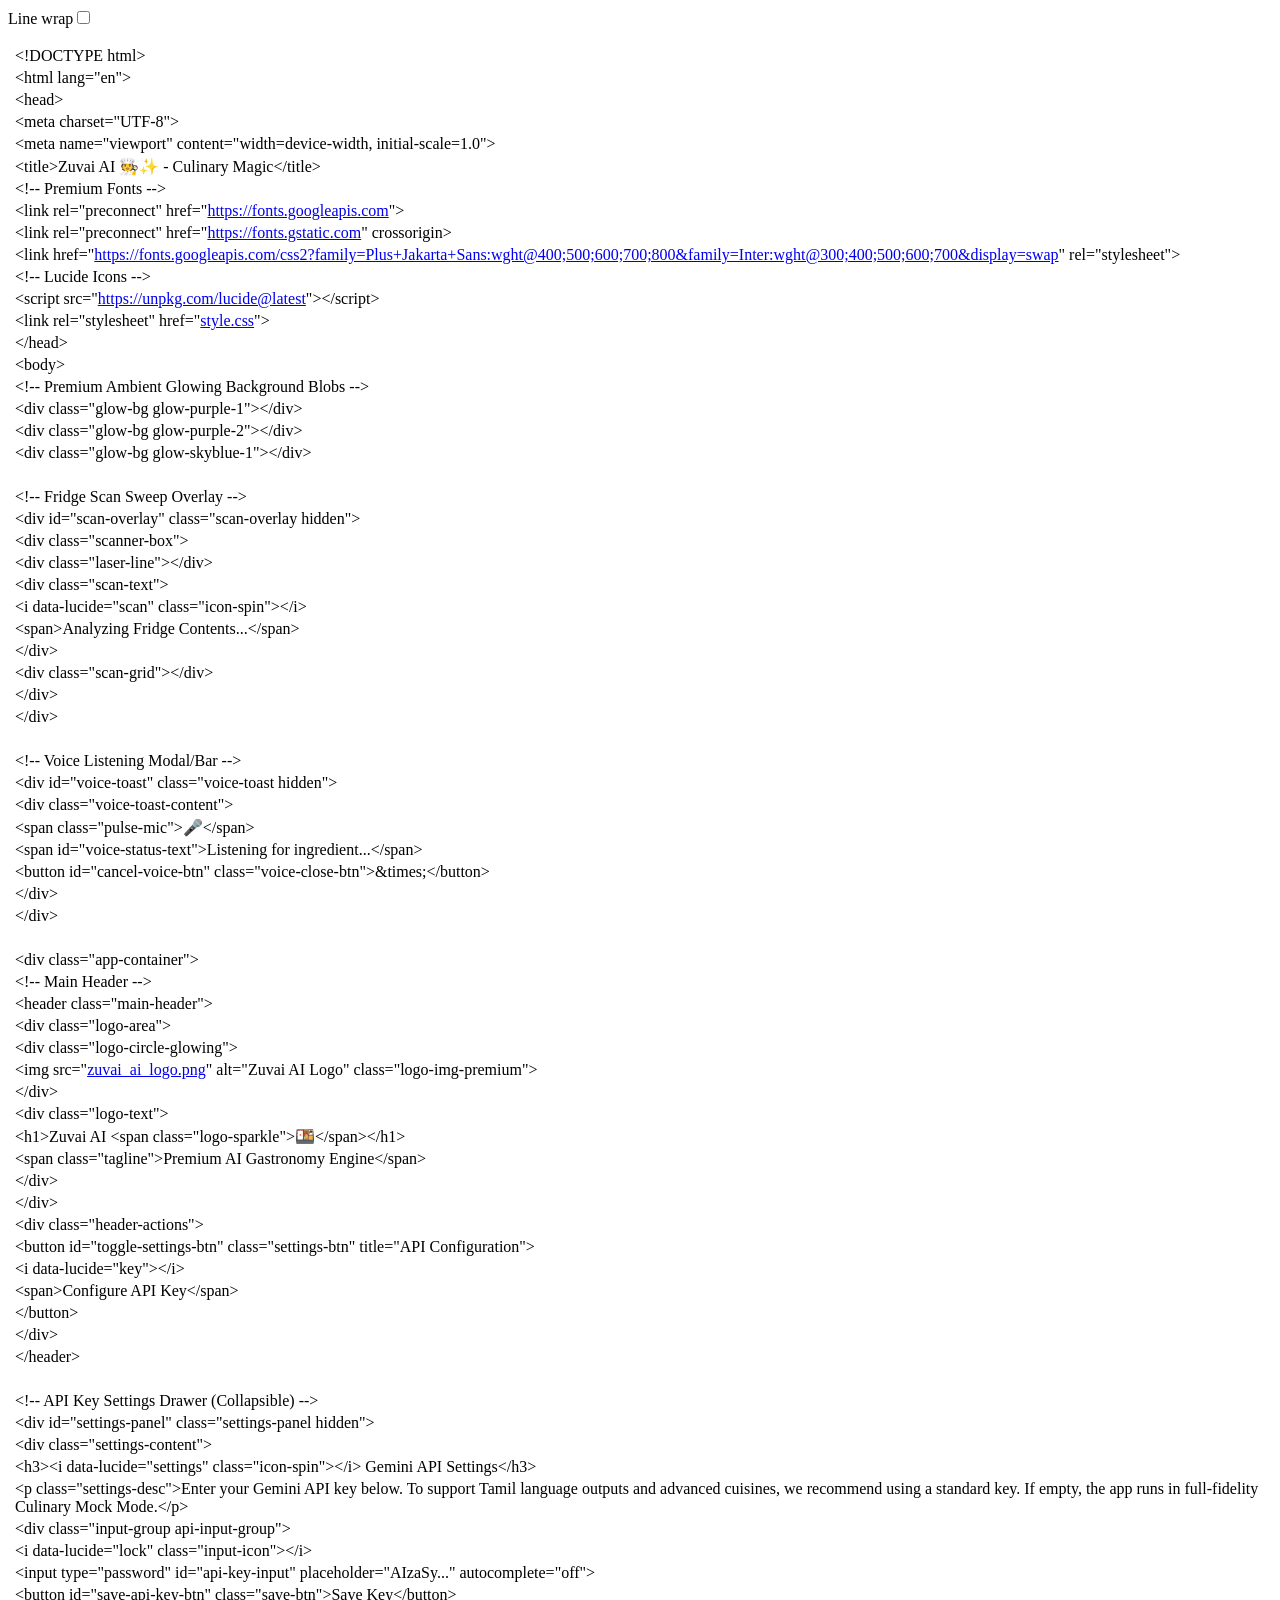
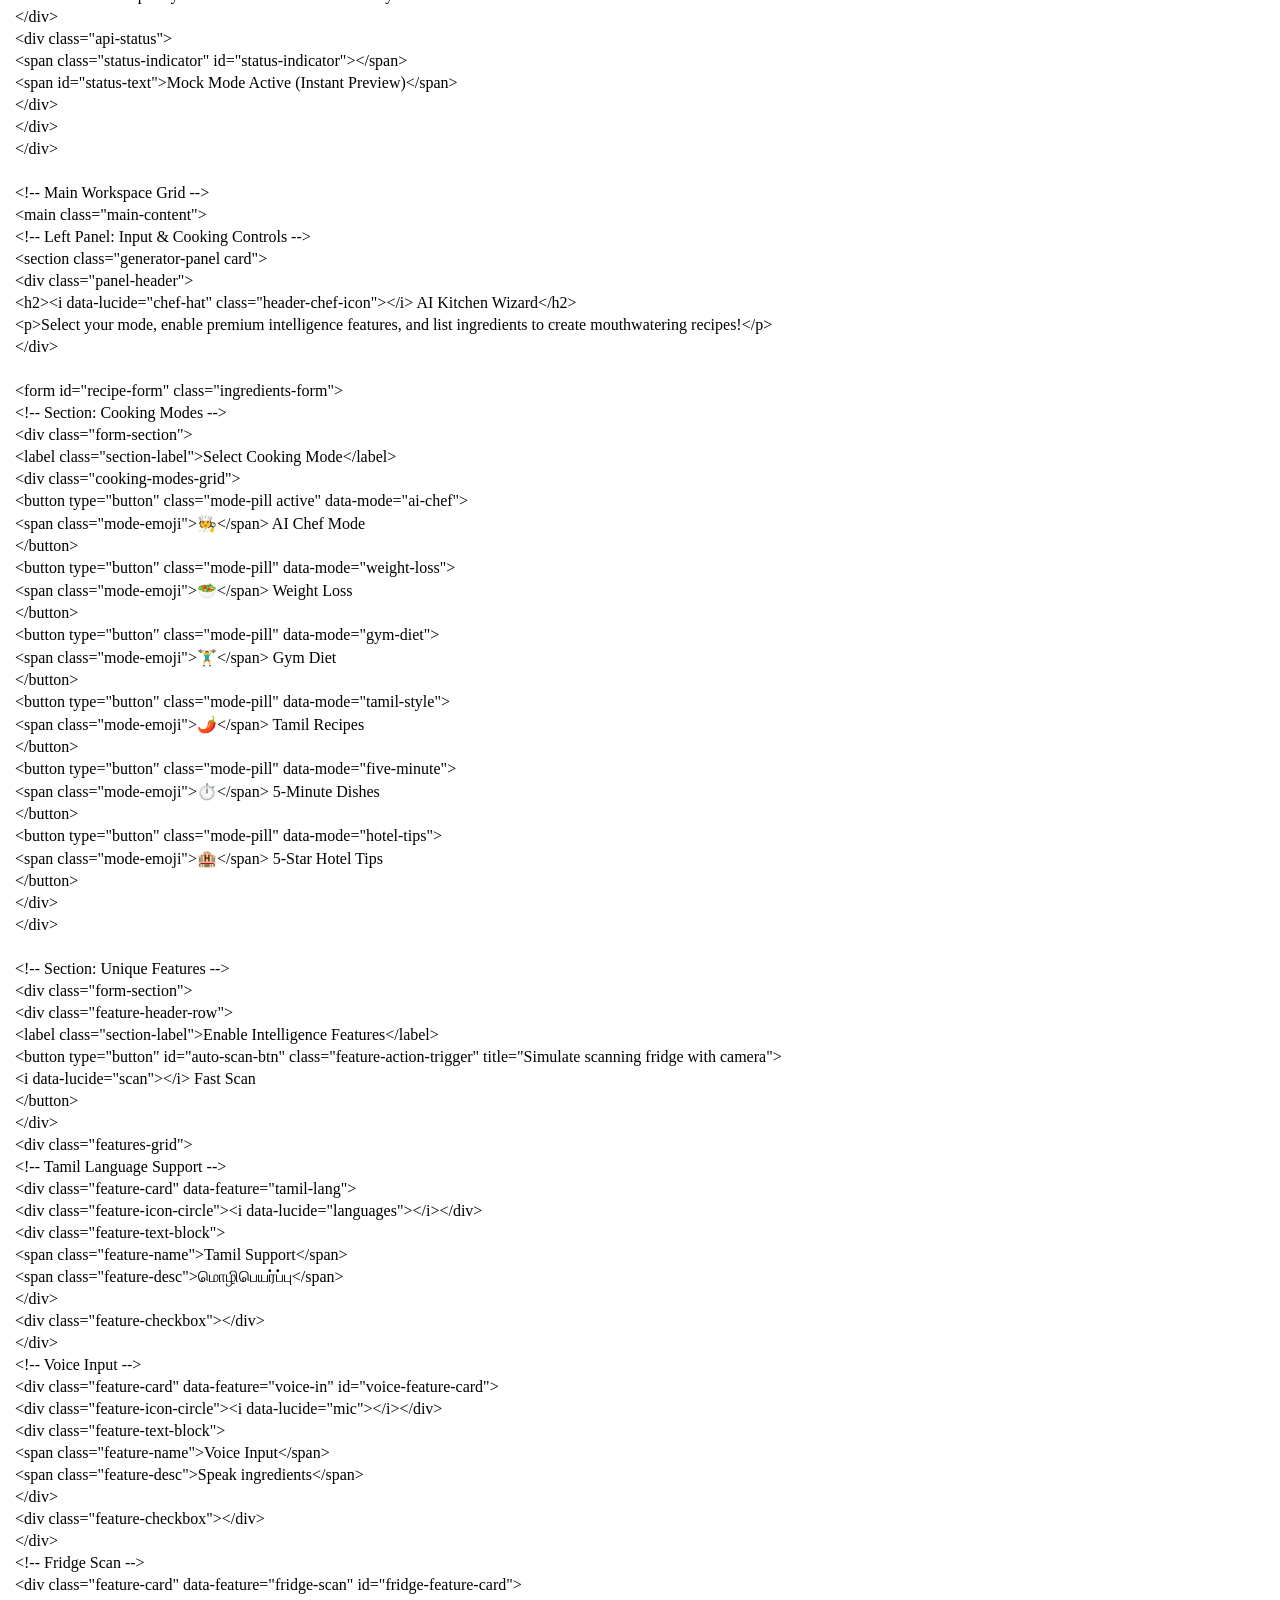
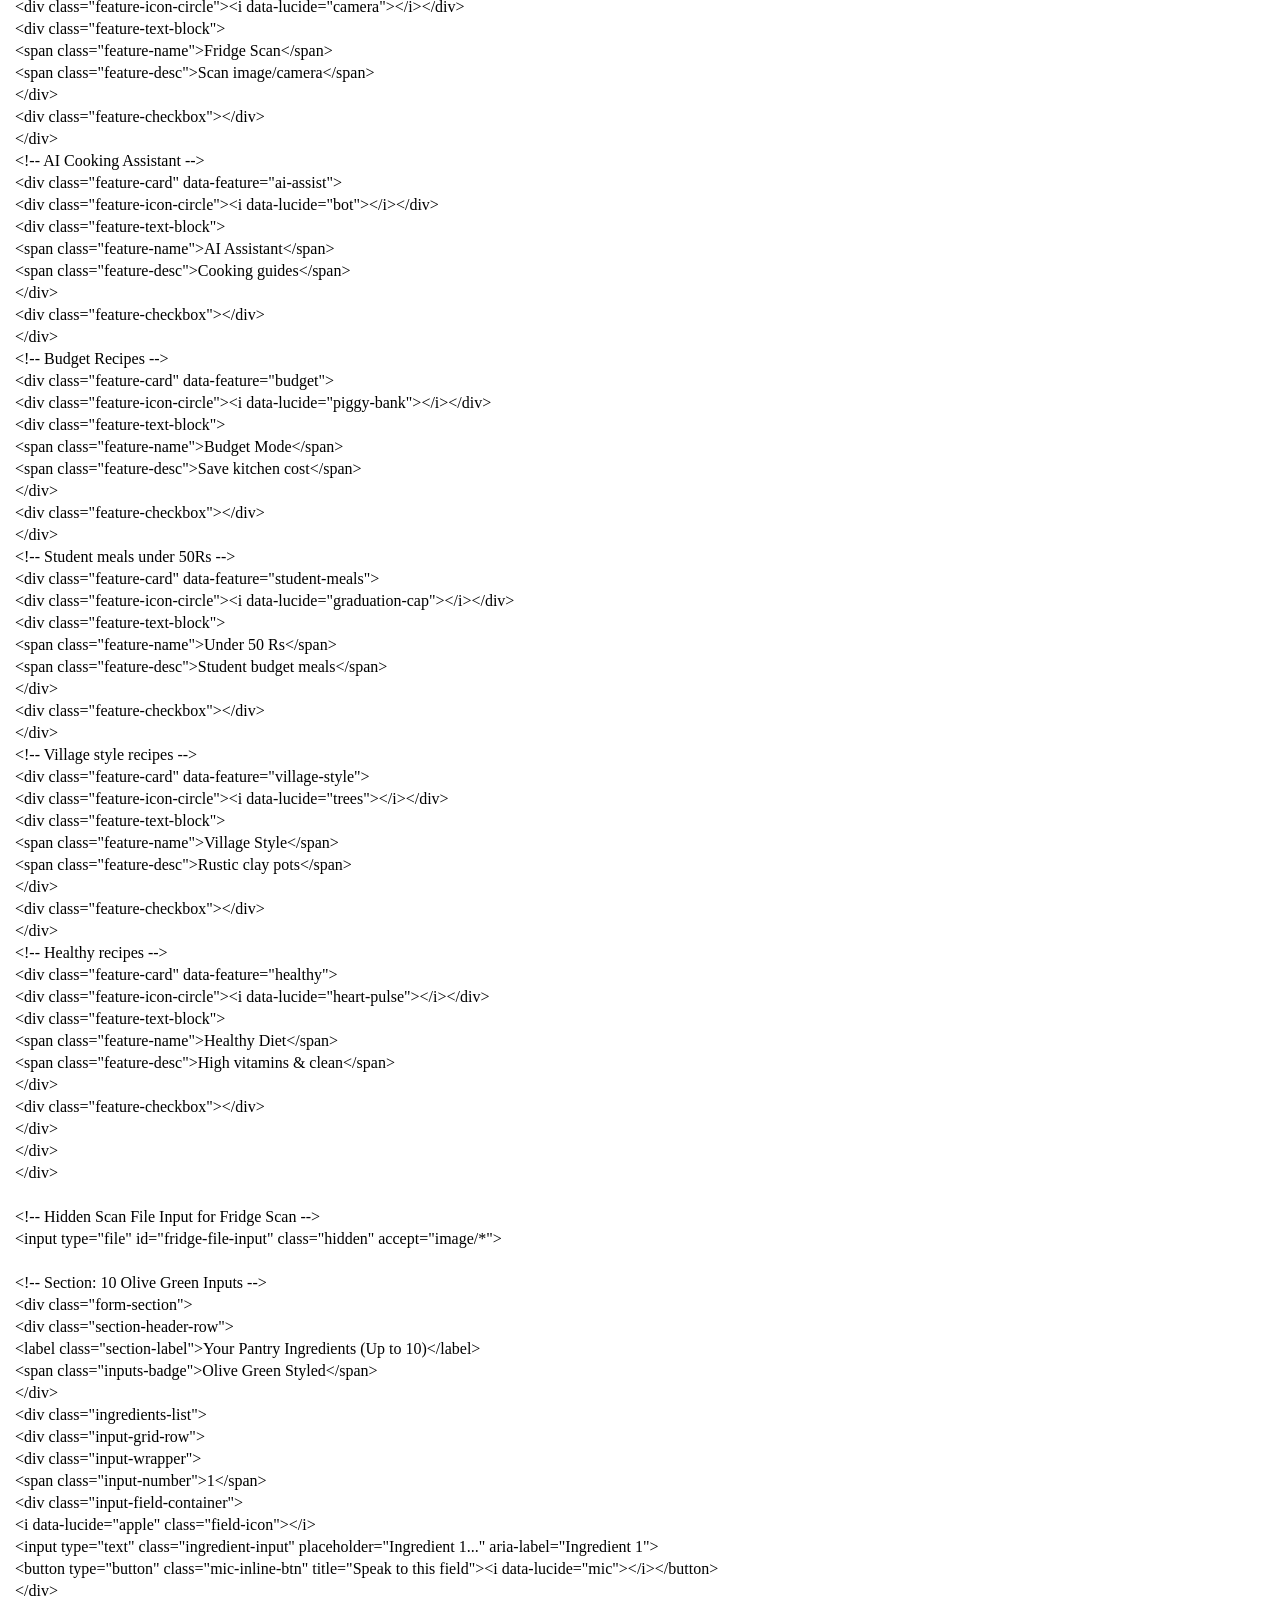
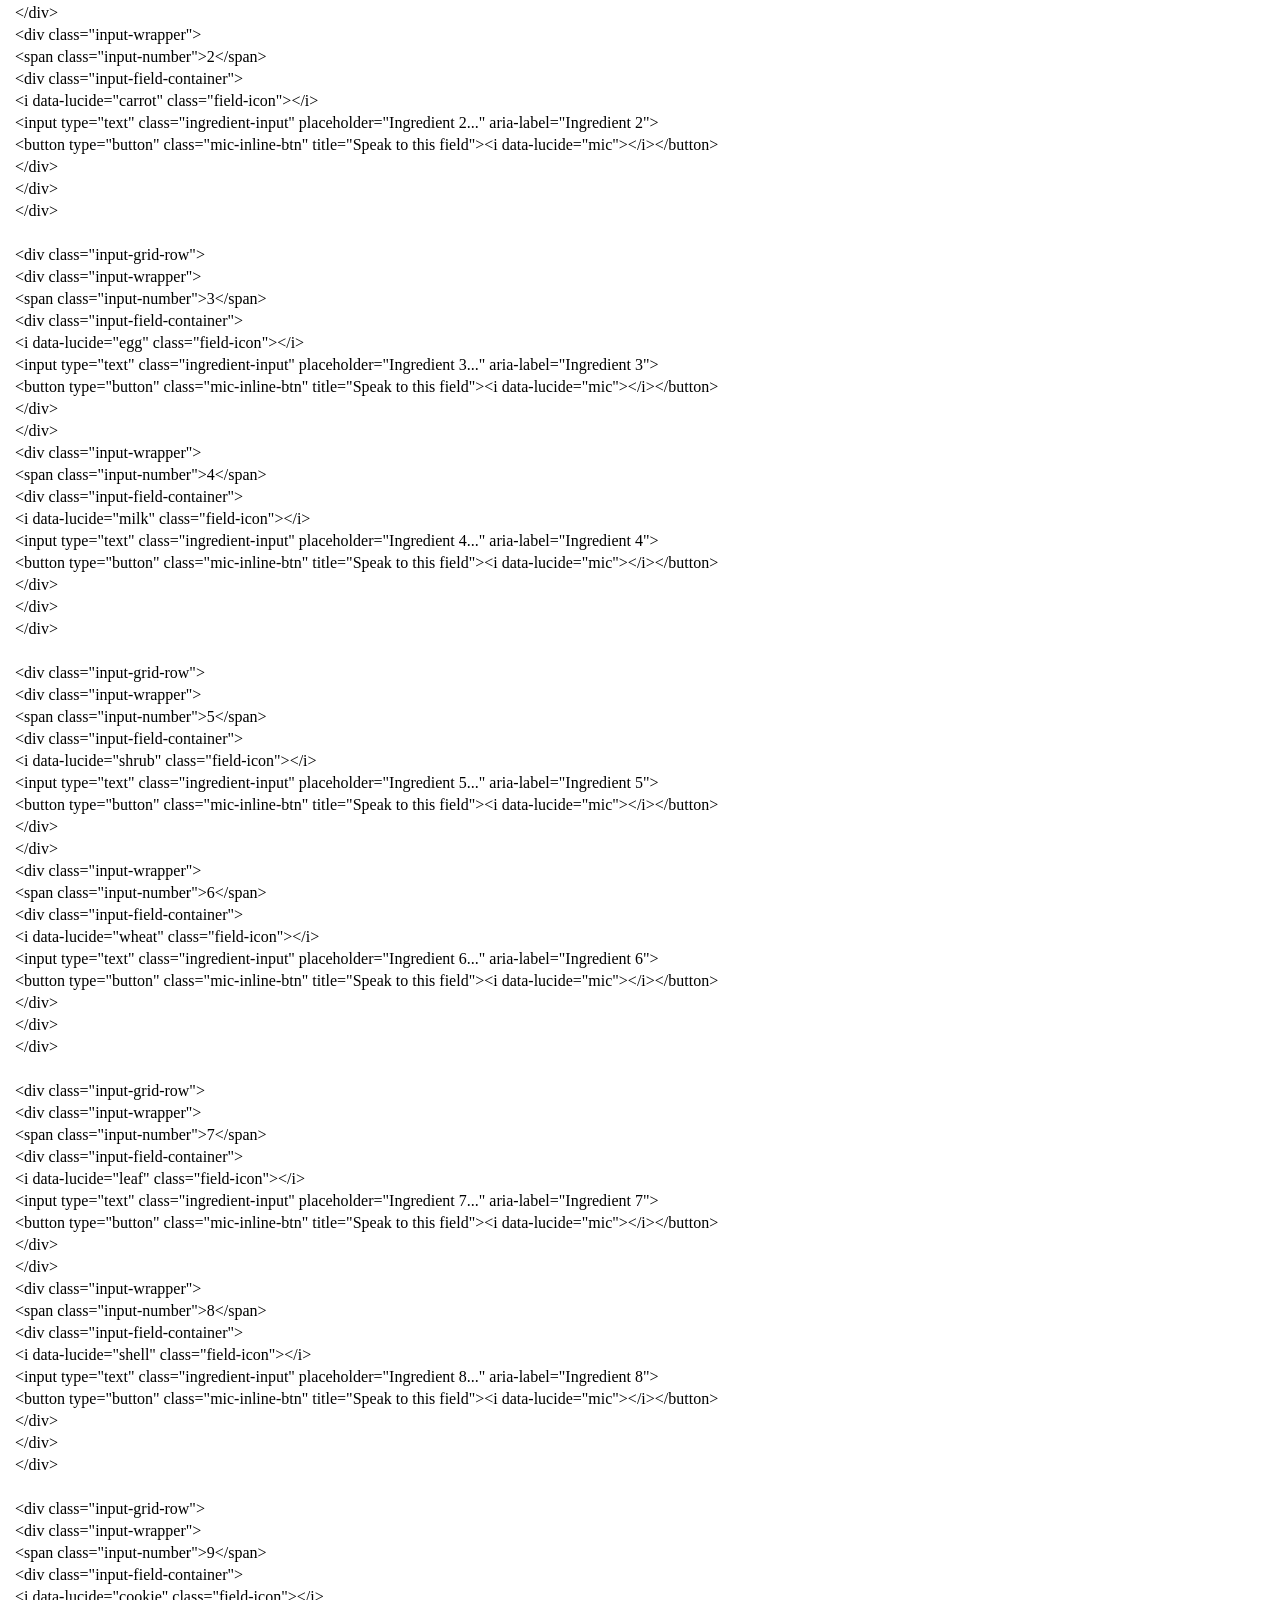
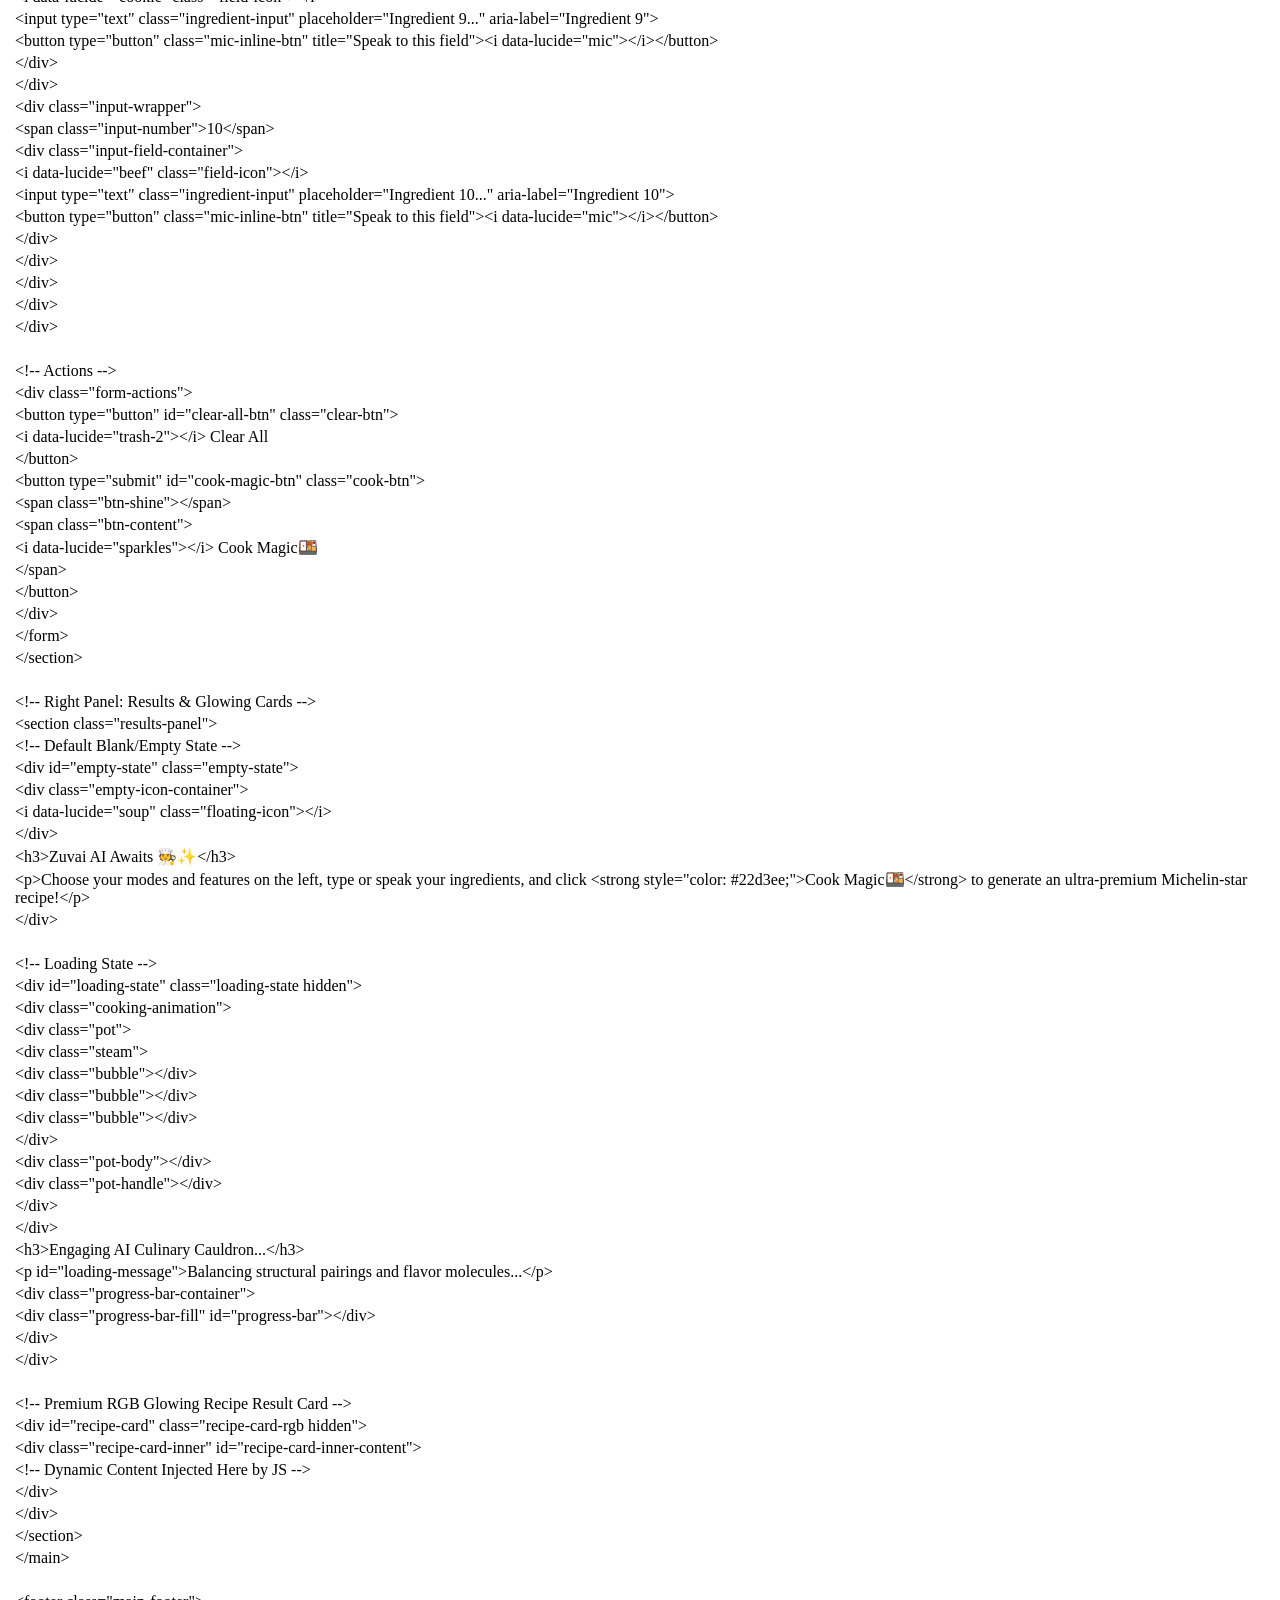
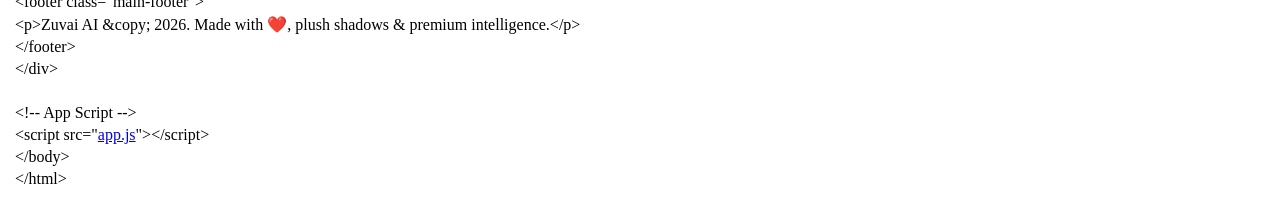
==== index.html @ bb8c3ece "Add files via upload" ====
<!-- saved from url=(0022)http://localhost:8080/ -->
<html><head><meta http-equiv="Content-Type" content="text/html; charset=UTF-8"><meta name="color-scheme" content="light dark"></head><body><div class="line-gutter-backdrop"></div><form autocomplete="off"><label class="line-wrap-control">Line wrap<input type="checkbox" aria-label="Line wrap"></label></form><table><tbody><tr><td class="line-number" value="1"></td><td class="line-content"><span class="html-doctype">&lt;!DOCTYPE html&gt;</span></td></tr><tr><td class="line-number" value="2"></td><td class="line-content"><span class="html-tag">&lt;html <span class="html-attribute-name">lang</span>="<span class="html-attribute-value">en</span>"&gt;</span></td></tr><tr><td class="line-number" value="3"></td><td class="line-content"><span class="html-tag">&lt;head&gt;</span></td></tr><tr><td class="line-number" value="4"></td><td class="line-content">    <span class="html-tag">&lt;meta <span class="html-attribute-name">charset</span>="<span class="html-attribute-value">UTF-8</span>"&gt;</span></td></tr><tr><td class="line-number" value="5"></td><td class="line-content">    <span class="html-tag">&lt;meta <span class="html-attribute-name">name</span>="<span class="html-attribute-value">viewport</span>" <span class="html-attribute-name">content</span>="<span class="html-attribute-value">width=device-width, initial-scale=1.0</span>"&gt;</span></td></tr><tr><td class="line-number" value="6"></td><td class="line-content">    <span class="html-tag">&lt;title&gt;</span>Zuvai AI 🧑‍🍳✨ - Culinary Magic<span class="html-tag">&lt;/title&gt;</span></td></tr><tr><td class="line-number" value="7"></td><td class="line-content">    <span class="html-comment">&lt;!-- Premium Fonts --&gt;</span></td></tr><tr><td class="line-number" value="8"></td><td class="line-content">    <span class="html-tag">&lt;link <span class="html-attribute-name">rel</span>="<span class="html-attribute-value">preconnect</span>" <span class="html-attribute-name">href</span>="<a class="html-attribute-value html-resource-link" target="_blank" href="https://fonts.googleapis.com/" rel="noreferrer noopener">https://fonts.googleapis.com</a>"&gt;</span></td></tr><tr><td class="line-number" value="9"></td><td class="line-content">    <span class="html-tag">&lt;link <span class="html-attribute-name">rel</span>="<span class="html-attribute-value">preconnect</span>" <span class="html-attribute-name">href</span>="<a class="html-attribute-value html-resource-link" target="_blank" href="https://fonts.gstatic.com/" rel="noreferrer noopener">https://fonts.gstatic.com</a>" <span class="html-attribute-name">crossorigin</span>&gt;</span></td></tr><tr><td class="line-number" value="10"></td><td class="line-content">    <span class="html-tag">&lt;link <span class="html-attribute-name">href</span>="<a class="html-attribute-value html-resource-link" target="_blank" href="https://fonts.googleapis.com/css2?family=Plus+Jakarta+Sans:wght@400;500;600;700;800&amp;family=Inter:wght@300;400;500;600;700&amp;display=swap" rel="noreferrer noopener">https://fonts.googleapis.com/css2?family=Plus+Jakarta+Sans:wght@400;500;600;700;800&amp;family=Inter:wght@300;400;500;600;700&amp;display=swap</a>" <span class="html-attribute-name">rel</span>="<span class="html-attribute-value">stylesheet</span>"&gt;</span></td></tr><tr><td class="line-number" value="11"></td><td class="line-content">    <span class="html-comment">&lt;!-- Lucide Icons --&gt;</span></td></tr><tr><td class="line-number" value="12"></td><td class="line-content">    <span class="html-tag">&lt;script <span class="html-attribute-name">src</span>="<a class="html-attribute-value html-resource-link" target="_blank" href="https://unpkg.com/lucide@latest" rel="noreferrer noopener">https://unpkg.com/lucide@latest</a>"&gt;</span><span class="html-tag">&lt;/script&gt;</span></td></tr><tr><td class="line-number" value="13"></td><td class="line-content">    <span class="html-tag">&lt;link <span class="html-attribute-name">rel</span>="<span class="html-attribute-value">stylesheet</span>" <span class="html-attribute-name">href</span>="<a class="html-attribute-value html-resource-link" target="_blank" href="http://localhost:8080/style.css" rel="noreferrer noopener">style.css</a>"&gt;</span></td></tr><tr><td class="line-number" value="14"></td><td class="line-content"><span class="html-tag">&lt;/head&gt;</span></td></tr><tr><td class="line-number" value="15"></td><td class="line-content"><span class="html-tag">&lt;body&gt;</span></td></tr><tr><td class="line-number" value="16"></td><td class="line-content">    <span class="html-comment">&lt;!-- Premium Ambient Glowing Background Blobs --&gt;</span></td></tr><tr><td class="line-number" value="17"></td><td class="line-content">    <span class="html-tag">&lt;div <span class="html-attribute-name">class</span>="<span class="html-attribute-value">glow-bg glow-purple-1</span>"&gt;</span><span class="html-tag">&lt;/div&gt;</span></td></tr><tr><td class="line-number" value="18"></td><td class="line-content">    <span class="html-tag">&lt;div <span class="html-attribute-name">class</span>="<span class="html-attribute-value">glow-bg glow-purple-2</span>"&gt;</span><span class="html-tag">&lt;/div&gt;</span></td></tr><tr><td class="line-number" value="19"></td><td class="line-content">    <span class="html-tag">&lt;div <span class="html-attribute-name">class</span>="<span class="html-attribute-value">glow-bg glow-skyblue-1</span>"&gt;</span><span class="html-tag">&lt;/div&gt;</span></td></tr><tr><td class="line-number" value="20"></td><td class="line-content"><br></td></tr><tr><td class="line-number" value="21"></td><td class="line-content">    <span class="html-comment">&lt;!-- Fridge Scan Sweep Overlay --&gt;</span></td></tr><tr><td class="line-number" value="22"></td><td class="line-content">    <span class="html-tag">&lt;div <span class="html-attribute-name">id</span>="<span class="html-attribute-value">scan-overlay</span>" <span class="html-attribute-name">class</span>="<span class="html-attribute-value">scan-overlay hidden</span>"&gt;</span></td></tr><tr><td class="line-number" value="23"></td><td class="line-content">        <span class="html-tag">&lt;div <span class="html-attribute-name">class</span>="<span class="html-attribute-value">scanner-box</span>"&gt;</span></td></tr><tr><td class="line-number" value="24"></td><td class="line-content">            <span class="html-tag">&lt;div <span class="html-attribute-name">class</span>="<span class="html-attribute-value">laser-line</span>"&gt;</span><span class="html-tag">&lt;/div&gt;</span></td></tr><tr><td class="line-number" value="25"></td><td class="line-content">            <span class="html-tag">&lt;div <span class="html-attribute-name">class</span>="<span class="html-attribute-value">scan-text</span>"&gt;</span></td></tr><tr><td class="line-number" value="26"></td><td class="line-content">                <span class="html-tag">&lt;i <span class="html-attribute-name">data-lucide</span>="<span class="html-attribute-value">scan</span>" <span class="html-attribute-name">class</span>="<span class="html-attribute-value">icon-spin</span>"&gt;</span><span class="html-tag">&lt;/i&gt;</span></td></tr><tr><td class="line-number" value="27"></td><td class="line-content">                <span class="html-tag">&lt;span&gt;</span>Analyzing Fridge Contents...<span class="html-tag">&lt;/span&gt;</span></td></tr><tr><td class="line-number" value="28"></td><td class="line-content">            <span class="html-tag">&lt;/div&gt;</span></td></tr><tr><td class="line-number" value="29"></td><td class="line-content">            <span class="html-tag">&lt;div <span class="html-attribute-name">class</span>="<span class="html-attribute-value">scan-grid</span>"&gt;</span><span class="html-tag">&lt;/div&gt;</span></td></tr><tr><td class="line-number" value="30"></td><td class="line-content">        <span class="html-tag">&lt;/div&gt;</span></td></tr><tr><td class="line-number" value="31"></td><td class="line-content">    <span class="html-tag">&lt;/div&gt;</span></td></tr><tr><td class="line-number" value="32"></td><td class="line-content"><br></td></tr><tr><td class="line-number" value="33"></td><td class="line-content">    <span class="html-comment">&lt;!-- Voice Listening Modal/Bar --&gt;</span></td></tr><tr><td class="line-number" value="34"></td><td class="line-content">    <span class="html-tag">&lt;div <span class="html-attribute-name">id</span>="<span class="html-attribute-value">voice-toast</span>" <span class="html-attribute-name">class</span>="<span class="html-attribute-value">voice-toast hidden</span>"&gt;</span></td></tr><tr><td class="line-number" value="35"></td><td class="line-content">        <span class="html-tag">&lt;div <span class="html-attribute-name">class</span>="<span class="html-attribute-value">voice-toast-content</span>"&gt;</span></td></tr><tr><td class="line-number" value="36"></td><td class="line-content">            <span class="html-tag">&lt;span <span class="html-attribute-name">class</span>="<span class="html-attribute-value">pulse-mic</span>"&gt;</span>🎤<span class="html-tag">&lt;/span&gt;</span></td></tr><tr><td class="line-number" value="37"></td><td class="line-content">            <span class="html-tag">&lt;span <span class="html-attribute-name">id</span>="<span class="html-attribute-value">voice-status-text</span>"&gt;</span>Listening for ingredient...<span class="html-tag">&lt;/span&gt;</span></td></tr><tr><td class="line-number" value="38"></td><td class="line-content">            <span class="html-tag">&lt;button <span class="html-attribute-name">id</span>="<span class="html-attribute-value">cancel-voice-btn</span>" <span class="html-attribute-name">class</span>="<span class="html-attribute-value">voice-close-btn</span>"&gt;</span>&amp;times;<span class="html-tag">&lt;/button&gt;</span></td></tr><tr><td class="line-number" value="39"></td><td class="line-content">        <span class="html-tag">&lt;/div&gt;</span></td></tr><tr><td class="line-number" value="40"></td><td class="line-content">    <span class="html-tag">&lt;/div&gt;</span></td></tr><tr><td class="line-number" value="41"></td><td class="line-content"><br></td></tr><tr><td class="line-number" value="42"></td><td class="line-content">    <span class="html-tag">&lt;div <span class="html-attribute-name">class</span>="<span class="html-attribute-value">app-container</span>"&gt;</span></td></tr><tr><td class="line-number" value="43"></td><td class="line-content">        <span class="html-comment">&lt;!-- Main Header --&gt;</span></td></tr><tr><td class="line-number" value="44"></td><td class="line-content">        <span class="html-tag">&lt;header <span class="html-attribute-name">class</span>="<span class="html-attribute-value">main-header</span>"&gt;</span></td></tr><tr><td class="line-number" value="45"></td><td class="line-content">            <span class="html-tag">&lt;div <span class="html-attribute-name">class</span>="<span class="html-attribute-value">logo-area</span>"&gt;</span></td></tr><tr><td class="line-number" value="46"></td><td class="line-content">                <span class="html-tag">&lt;div <span class="html-attribute-name">class</span>="<span class="html-attribute-value">logo-circle-glowing</span>"&gt;</span></td></tr><tr><td class="line-number" value="47"></td><td class="line-content">                    <span class="html-tag">&lt;img <span class="html-attribute-name">src</span>="<a class="html-attribute-value html-resource-link" target="_blank" href="http://localhost:8080/zuvai_ai_logo.png" rel="noreferrer noopener">zuvai_ai_logo.png</a>" <span class="html-attribute-name">alt</span>="<span class="html-attribute-value">Zuvai AI Logo</span>" <span class="html-attribute-name">class</span>="<span class="html-attribute-value">logo-img-premium</span>"&gt;</span></td></tr><tr><td class="line-number" value="48"></td><td class="line-content">                <span class="html-tag">&lt;/div&gt;</span></td></tr><tr><td class="line-number" value="49"></td><td class="line-content">                <span class="html-tag">&lt;div <span class="html-attribute-name">class</span>="<span class="html-attribute-value">logo-text</span>"&gt;</span></td></tr><tr><td class="line-number" value="50"></td><td class="line-content">                    <span class="html-tag">&lt;h1&gt;</span>Zuvai AI <span class="html-tag">&lt;span <span class="html-attribute-name">class</span>="<span class="html-attribute-value">logo-sparkle</span>"&gt;</span>🍱<span class="html-tag">&lt;/span&gt;</span><span class="html-tag">&lt;/h1&gt;</span></td></tr><tr><td class="line-number" value="51"></td><td class="line-content">                    <span class="html-tag">&lt;span <span class="html-attribute-name">class</span>="<span class="html-attribute-value">tagline</span>"&gt;</span>Premium AI Gastronomy Engine<span class="html-tag">&lt;/span&gt;</span></td></tr><tr><td class="line-number" value="52"></td><td class="line-content">                <span class="html-tag">&lt;/div&gt;</span></td></tr><tr><td class="line-number" value="53"></td><td class="line-content">            <span class="html-tag">&lt;/div&gt;</span></td></tr><tr><td class="line-number" value="54"></td><td class="line-content">            <span class="html-tag">&lt;div <span class="html-attribute-name">class</span>="<span class="html-attribute-value">header-actions</span>"&gt;</span></td></tr><tr><td class="line-number" value="55"></td><td class="line-content">                <span class="html-tag">&lt;button <span class="html-attribute-name">id</span>="<span class="html-attribute-value">toggle-settings-btn</span>" <span class="html-attribute-name">class</span>="<span class="html-attribute-value">settings-btn</span>" <span class="html-attribute-name">title</span>="<span class="html-attribute-value">API Configuration</span>"&gt;</span></td></tr><tr><td class="line-number" value="56"></td><td class="line-content">                    <span class="html-tag">&lt;i <span class="html-attribute-name">data-lucide</span>="<span class="html-attribute-value">key</span>"&gt;</span><span class="html-tag">&lt;/i&gt;</span></td></tr><tr><td class="line-number" value="57"></td><td class="line-content">                    <span class="html-tag">&lt;span&gt;</span>Configure API Key<span class="html-tag">&lt;/span&gt;</span></td></tr><tr><td class="line-number" value="58"></td><td class="line-content">                <span class="html-tag">&lt;/button&gt;</span></td></tr><tr><td class="line-number" value="59"></td><td class="line-content">            <span class="html-tag">&lt;/div&gt;</span></td></tr><tr><td class="line-number" value="60"></td><td class="line-content">        <span class="html-tag">&lt;/header&gt;</span></td></tr><tr><td class="line-number" value="61"></td><td class="line-content"><br></td></tr><tr><td class="line-number" value="62"></td><td class="line-content">        <span class="html-comment">&lt;!-- API Key Settings Drawer (Collapsible) --&gt;</span></td></tr><tr><td class="line-number" value="63"></td><td class="line-content">        <span class="html-tag">&lt;div <span class="html-attribute-name">id</span>="<span class="html-attribute-value">settings-panel</span>" <span class="html-attribute-name">class</span>="<span class="html-attribute-value">settings-panel hidden</span>"&gt;</span></td></tr><tr><td class="line-number" value="64"></td><td class="line-content">            <span class="html-tag">&lt;div <span class="html-attribute-name">class</span>="<span class="html-attribute-value">settings-content</span>"&gt;</span></td></tr><tr><td class="line-number" value="65"></td><td class="line-content">                <span class="html-tag">&lt;h3&gt;</span><span class="html-tag">&lt;i <span class="html-attribute-name">data-lucide</span>="<span class="html-attribute-value">settings</span>" <span class="html-attribute-name">class</span>="<span class="html-attribute-value">icon-spin</span>"&gt;</span><span class="html-tag">&lt;/i&gt;</span> Gemini API Settings<span class="html-tag">&lt;/h3&gt;</span></td></tr><tr><td class="line-number" value="66"></td><td class="line-content">                <span class="html-tag">&lt;p <span class="html-attribute-name">class</span>="<span class="html-attribute-value">settings-desc</span>"&gt;</span>Enter your Gemini API key below. To support Tamil language outputs and advanced cuisines, we recommend using a standard key. If empty, the app runs in full-fidelity Culinary Mock Mode.<span class="html-tag">&lt;/p&gt;</span></td></tr><tr><td class="line-number" value="67"></td><td class="line-content">                <span class="html-tag">&lt;div <span class="html-attribute-name">class</span>="<span class="html-attribute-value">input-group api-input-group</span>"&gt;</span></td></tr><tr><td class="line-number" value="68"></td><td class="line-content">                    <span class="html-tag">&lt;i <span class="html-attribute-name">data-lucide</span>="<span class="html-attribute-value">lock</span>" <span class="html-attribute-name">class</span>="<span class="html-attribute-value">input-icon</span>"&gt;</span><span class="html-tag">&lt;/i&gt;</span></td></tr><tr><td class="line-number" value="69"></td><td class="line-content">                    <span class="html-tag">&lt;input <span class="html-attribute-name">type</span>="<span class="html-attribute-value">password</span>" <span class="html-attribute-name">id</span>="<span class="html-attribute-value">api-key-input</span>" <span class="html-attribute-name">placeholder</span>="<span class="html-attribute-value">AIzaSy...</span>" <span class="html-attribute-name">autocomplete</span>="<span class="html-attribute-value">off</span>"&gt;</span></td></tr><tr><td class="line-number" value="70"></td><td class="line-content">                    <span class="html-tag">&lt;button <span class="html-attribute-name">id</span>="<span class="html-attribute-value">save-api-key-btn</span>" <span class="html-attribute-name">class</span>="<span class="html-attribute-value">save-btn</span>"&gt;</span>Save Key<span class="html-tag">&lt;/button&gt;</span></td></tr><tr><td class="line-number" value="71"></td><td class="line-content">                <span class="html-tag">&lt;/div&gt;</span></td></tr><tr><td class="line-number" value="72"></td><td class="line-content">                <span class="html-tag">&lt;div <span class="html-attribute-name">class</span>="<span class="html-attribute-value">api-status</span>"&gt;</span></td></tr><tr><td class="line-number" value="73"></td><td class="line-content">                    <span class="html-tag">&lt;span <span class="html-attribute-name">class</span>="<span class="html-attribute-value">status-indicator</span>" <span class="html-attribute-name">id</span>="<span class="html-attribute-value">status-indicator</span>"&gt;</span><span class="html-tag">&lt;/span&gt;</span></td></tr><tr><td class="line-number" value="74"></td><td class="line-content">                    <span class="html-tag">&lt;span <span class="html-attribute-name">id</span>="<span class="html-attribute-value">status-text</span>"&gt;</span>Mock Mode Active (Instant Preview)<span class="html-tag">&lt;/span&gt;</span></td></tr><tr><td class="line-number" value="75"></td><td class="line-content">                <span class="html-tag">&lt;/div&gt;</span></td></tr><tr><td class="line-number" value="76"></td><td class="line-content">            <span class="html-tag">&lt;/div&gt;</span></td></tr><tr><td class="line-number" value="77"></td><td class="line-content">        <span class="html-tag">&lt;/div&gt;</span></td></tr><tr><td class="line-number" value="78"></td><td class="line-content"><br></td></tr><tr><td class="line-number" value="79"></td><td class="line-content">        <span class="html-comment">&lt;!-- Main Workspace Grid --&gt;</span></td></tr><tr><td class="line-number" value="80"></td><td class="line-content">        <span class="html-tag">&lt;main <span class="html-attribute-name">class</span>="<span class="html-attribute-value">main-content</span>"&gt;</span></td></tr><tr><td class="line-number" value="81"></td><td class="line-content">            <span class="html-comment">&lt;!-- Left Panel: Input &amp; Cooking Controls --&gt;</span></td></tr><tr><td class="line-number" value="82"></td><td class="line-content">            <span class="html-tag">&lt;section <span class="html-attribute-name">class</span>="<span class="html-attribute-value">generator-panel card</span>"&gt;</span></td></tr><tr><td class="line-number" value="83"></td><td class="line-content">                <span class="html-tag">&lt;div <span class="html-attribute-name">class</span>="<span class="html-attribute-value">panel-header</span>"&gt;</span></td></tr><tr><td class="line-number" value="84"></td><td class="line-content">                    <span class="html-tag">&lt;h2&gt;</span><span class="html-tag">&lt;i <span class="html-attribute-name">data-lucide</span>="<span class="html-attribute-value">chef-hat</span>" <span class="html-attribute-name">class</span>="<span class="html-attribute-value">header-chef-icon</span>"&gt;</span><span class="html-tag">&lt;/i&gt;</span> AI Kitchen Wizard<span class="html-tag">&lt;/h2&gt;</span></td></tr><tr><td class="line-number" value="85"></td><td class="line-content">                    <span class="html-tag">&lt;p&gt;</span>Select your mode, enable premium intelligence features, and list ingredients to create mouthwatering recipes!<span class="html-tag">&lt;/p&gt;</span></td></tr><tr><td class="line-number" value="86"></td><td class="line-content">                <span class="html-tag">&lt;/div&gt;</span></td></tr><tr><td class="line-number" value="87"></td><td class="line-content"><br></td></tr><tr><td class="line-number" value="88"></td><td class="line-content">                <span class="html-tag">&lt;form <span class="html-attribute-name">id</span>="<span class="html-attribute-value">recipe-form</span>" <span class="html-attribute-name">class</span>="<span class="html-attribute-value">ingredients-form</span>"&gt;</span></td></tr><tr><td class="line-number" value="89"></td><td class="line-content">                    <span class="html-comment">&lt;!-- Section: Cooking Modes --&gt;</span></td></tr><tr><td class="line-number" value="90"></td><td class="line-content">                    <span class="html-tag">&lt;div <span class="html-attribute-name">class</span>="<span class="html-attribute-value">form-section</span>"&gt;</span></td></tr><tr><td class="line-number" value="91"></td><td class="line-content">                        <span class="html-tag">&lt;label <span class="html-attribute-name">class</span>="<span class="html-attribute-value">section-label</span>"&gt;</span>Select Cooking Mode<span class="html-tag">&lt;/label&gt;</span></td></tr><tr><td class="line-number" value="92"></td><td class="line-content">                        <span class="html-tag">&lt;div <span class="html-attribute-name">class</span>="<span class="html-attribute-value">cooking-modes-grid</span>"&gt;</span></td></tr><tr><td class="line-number" value="93"></td><td class="line-content">                            <span class="html-tag">&lt;button <span class="html-attribute-name">type</span>="<span class="html-attribute-value">button</span>" <span class="html-attribute-name">class</span>="<span class="html-attribute-value">mode-pill active</span>" <span class="html-attribute-name">data-mode</span>="<span class="html-attribute-value">ai-chef</span>"&gt;</span></td></tr><tr><td class="line-number" value="94"></td><td class="line-content">                                <span class="html-tag">&lt;span <span class="html-attribute-name">class</span>="<span class="html-attribute-value">mode-emoji</span>"&gt;</span>🧑‍🍳<span class="html-tag">&lt;/span&gt;</span> AI Chef Mode</td></tr><tr><td class="line-number" value="95"></td><td class="line-content">                            <span class="html-tag">&lt;/button&gt;</span></td></tr><tr><td class="line-number" value="96"></td><td class="line-content">                            <span class="html-tag">&lt;button <span class="html-attribute-name">type</span>="<span class="html-attribute-value">button</span>" <span class="html-attribute-name">class</span>="<span class="html-attribute-value">mode-pill</span>" <span class="html-attribute-name">data-mode</span>="<span class="html-attribute-value">weight-loss</span>"&gt;</span></td></tr><tr><td class="line-number" value="97"></td><td class="line-content">                                <span class="html-tag">&lt;span <span class="html-attribute-name">class</span>="<span class="html-attribute-value">mode-emoji</span>"&gt;</span>🥗<span class="html-tag">&lt;/span&gt;</span> Weight Loss</td></tr><tr><td class="line-number" value="98"></td><td class="line-content">                            <span class="html-tag">&lt;/button&gt;</span></td></tr><tr><td class="line-number" value="99"></td><td class="line-content">                            <span class="html-tag">&lt;button <span class="html-attribute-name">type</span>="<span class="html-attribute-value">button</span>" <span class="html-attribute-name">class</span>="<span class="html-attribute-value">mode-pill</span>" <span class="html-attribute-name">data-mode</span>="<span class="html-attribute-value">gym-diet</span>"&gt;</span></td></tr><tr><td class="line-number" value="100"></td><td class="line-content">                                <span class="html-tag">&lt;span <span class="html-attribute-name">class</span>="<span class="html-attribute-value">mode-emoji</span>"&gt;</span>🏋️‍♂️<span class="html-tag">&lt;/span&gt;</span> Gym Diet</td></tr><tr><td class="line-number" value="101"></td><td class="line-content">                            <span class="html-tag">&lt;/button&gt;</span></td></tr><tr><td class="line-number" value="102"></td><td class="line-content">                            <span class="html-tag">&lt;button <span class="html-attribute-name">type</span>="<span class="html-attribute-value">button</span>" <span class="html-attribute-name">class</span>="<span class="html-attribute-value">mode-pill</span>" <span class="html-attribute-name">data-mode</span>="<span class="html-attribute-value">tamil-style</span>"&gt;</span></td></tr><tr><td class="line-number" value="103"></td><td class="line-content">                                <span class="html-tag">&lt;span <span class="html-attribute-name">class</span>="<span class="html-attribute-value">mode-emoji</span>"&gt;</span>🌶️<span class="html-tag">&lt;/span&gt;</span> Tamil Recipes</td></tr><tr><td class="line-number" value="104"></td><td class="line-content">                            <span class="html-tag">&lt;/button&gt;</span></td></tr><tr><td class="line-number" value="105"></td><td class="line-content">                            <span class="html-tag">&lt;button <span class="html-attribute-name">type</span>="<span class="html-attribute-value">button</span>" <span class="html-attribute-name">class</span>="<span class="html-attribute-value">mode-pill</span>" <span class="html-attribute-name">data-mode</span>="<span class="html-attribute-value">five-minute</span>"&gt;</span></td></tr><tr><td class="line-number" value="106"></td><td class="line-content">                                <span class="html-tag">&lt;span <span class="html-attribute-name">class</span>="<span class="html-attribute-value">mode-emoji</span>"&gt;</span>⏱️<span class="html-tag">&lt;/span&gt;</span> 5-Minute Dishes</td></tr><tr><td class="line-number" value="107"></td><td class="line-content">                            <span class="html-tag">&lt;/button&gt;</span></td></tr><tr><td class="line-number" value="108"></td><td class="line-content">                            <span class="html-tag">&lt;button <span class="html-attribute-name">type</span>="<span class="html-attribute-value">button</span>" <span class="html-attribute-name">class</span>="<span class="html-attribute-value">mode-pill</span>" <span class="html-attribute-name">data-mode</span>="<span class="html-attribute-value">hotel-tips</span>"&gt;</span></td></tr><tr><td class="line-number" value="109"></td><td class="line-content">                                <span class="html-tag">&lt;span <span class="html-attribute-name">class</span>="<span class="html-attribute-value">mode-emoji</span>"&gt;</span>🏨<span class="html-tag">&lt;/span&gt;</span> 5-Star Hotel Tips</td></tr><tr><td class="line-number" value="110"></td><td class="line-content">                            <span class="html-tag">&lt;/button&gt;</span></td></tr><tr><td class="line-number" value="111"></td><td class="line-content">                        <span class="html-tag">&lt;/div&gt;</span></td></tr><tr><td class="line-number" value="112"></td><td class="line-content">                    <span class="html-tag">&lt;/div&gt;</span></td></tr><tr><td class="line-number" value="113"></td><td class="line-content"><br></td></tr><tr><td class="line-number" value="114"></td><td class="line-content">                    <span class="html-comment">&lt;!-- Section: Unique Features --&gt;</span></td></tr><tr><td class="line-number" value="115"></td><td class="line-content">                    <span class="html-tag">&lt;div <span class="html-attribute-name">class</span>="<span class="html-attribute-value">form-section</span>"&gt;</span></td></tr><tr><td class="line-number" value="116"></td><td class="line-content">                        <span class="html-tag">&lt;div <span class="html-attribute-name">class</span>="<span class="html-attribute-value">feature-header-row</span>"&gt;</span></td></tr><tr><td class="line-number" value="117"></td><td class="line-content">                            <span class="html-tag">&lt;label <span class="html-attribute-name">class</span>="<span class="html-attribute-value">section-label</span>"&gt;</span>Enable Intelligence Features<span class="html-tag">&lt;/label&gt;</span></td></tr><tr><td class="line-number" value="118"></td><td class="line-content">                            <span class="html-tag">&lt;button <span class="html-attribute-name">type</span>="<span class="html-attribute-value">button</span>" <span class="html-attribute-name">id</span>="<span class="html-attribute-value">auto-scan-btn</span>" <span class="html-attribute-name">class</span>="<span class="html-attribute-value">feature-action-trigger</span>" <span class="html-attribute-name">title</span>="<span class="html-attribute-value">Simulate scanning fridge with camera</span>"&gt;</span></td></tr><tr><td class="line-number" value="119"></td><td class="line-content">                                <span class="html-tag">&lt;i <span class="html-attribute-name">data-lucide</span>="<span class="html-attribute-value">scan</span>"&gt;</span><span class="html-tag">&lt;/i&gt;</span> Fast Scan</td></tr><tr><td class="line-number" value="120"></td><td class="line-content">                            <span class="html-tag">&lt;/button&gt;</span></td></tr><tr><td class="line-number" value="121"></td><td class="line-content">                        <span class="html-tag">&lt;/div&gt;</span></td></tr><tr><td class="line-number" value="122"></td><td class="line-content">                        <span class="html-tag">&lt;div <span class="html-attribute-name">class</span>="<span class="html-attribute-value">features-grid</span>"&gt;</span></td></tr><tr><td class="line-number" value="123"></td><td class="line-content">                            <span class="html-comment">&lt;!-- Tamil Language Support --&gt;</span></td></tr><tr><td class="line-number" value="124"></td><td class="line-content">                            <span class="html-tag">&lt;div <span class="html-attribute-name">class</span>="<span class="html-attribute-value">feature-card</span>" <span class="html-attribute-name">data-feature</span>="<span class="html-attribute-value">tamil-lang</span>"&gt;</span></td></tr><tr><td class="line-number" value="125"></td><td class="line-content">                                <span class="html-tag">&lt;div <span class="html-attribute-name">class</span>="<span class="html-attribute-value">feature-icon-circle</span>"&gt;</span><span class="html-tag">&lt;i <span class="html-attribute-name">data-lucide</span>="<span class="html-attribute-value">languages</span>"&gt;</span><span class="html-tag">&lt;/i&gt;</span><span class="html-tag">&lt;/div&gt;</span></td></tr><tr><td class="line-number" value="126"></td><td class="line-content">                                <span class="html-tag">&lt;div <span class="html-attribute-name">class</span>="<span class="html-attribute-value">feature-text-block</span>"&gt;</span></td></tr><tr><td class="line-number" value="127"></td><td class="line-content">                                    <span class="html-tag">&lt;span <span class="html-attribute-name">class</span>="<span class="html-attribute-value">feature-name</span>"&gt;</span>Tamil Support<span class="html-tag">&lt;/span&gt;</span></td></tr><tr><td class="line-number" value="128"></td><td class="line-content">                                    <span class="html-tag">&lt;span <span class="html-attribute-name">class</span>="<span class="html-attribute-value">feature-desc</span>"&gt;</span>மொழிபெயர்ப்பு<span class="html-tag">&lt;/span&gt;</span></td></tr><tr><td class="line-number" value="129"></td><td class="line-content">                                <span class="html-tag">&lt;/div&gt;</span></td></tr><tr><td class="line-number" value="130"></td><td class="line-content">                                <span class="html-tag">&lt;div <span class="html-attribute-name">class</span>="<span class="html-attribute-value">feature-checkbox</span>"&gt;</span><span class="html-tag">&lt;/div&gt;</span></td></tr><tr><td class="line-number" value="131"></td><td class="line-content">                            <span class="html-tag">&lt;/div&gt;</span></td></tr><tr><td class="line-number" value="132"></td><td class="line-content">                            <span class="html-comment">&lt;!-- Voice Input --&gt;</span></td></tr><tr><td class="line-number" value="133"></td><td class="line-content">                            <span class="html-tag">&lt;div <span class="html-attribute-name">class</span>="<span class="html-attribute-value">feature-card</span>" <span class="html-attribute-name">data-feature</span>="<span class="html-attribute-value">voice-in</span>" <span class="html-attribute-name">id</span>="<span class="html-attribute-value">voice-feature-card</span>"&gt;</span></td></tr><tr><td class="line-number" value="134"></td><td class="line-content">                                <span class="html-tag">&lt;div <span class="html-attribute-name">class</span>="<span class="html-attribute-value">feature-icon-circle</span>"&gt;</span><span class="html-tag">&lt;i <span class="html-attribute-name">data-lucide</span>="<span class="html-attribute-value">mic</span>"&gt;</span><span class="html-tag">&lt;/i&gt;</span><span class="html-tag">&lt;/div&gt;</span></td></tr><tr><td class="line-number" value="135"></td><td class="line-content">                                <span class="html-tag">&lt;div <span class="html-attribute-name">class</span>="<span class="html-attribute-value">feature-text-block</span>"&gt;</span></td></tr><tr><td class="line-number" value="136"></td><td class="line-content">                                    <span class="html-tag">&lt;span <span class="html-attribute-name">class</span>="<span class="html-attribute-value">feature-name</span>"&gt;</span>Voice Input<span class="html-tag">&lt;/span&gt;</span></td></tr><tr><td class="line-number" value="137"></td><td class="line-content">                                    <span class="html-tag">&lt;span <span class="html-attribute-name">class</span>="<span class="html-attribute-value">feature-desc</span>"&gt;</span>Speak ingredients<span class="html-tag">&lt;/span&gt;</span></td></tr><tr><td class="line-number" value="138"></td><td class="line-content">                                <span class="html-tag">&lt;/div&gt;</span></td></tr><tr><td class="line-number" value="139"></td><td class="line-content">                                <span class="html-tag">&lt;div <span class="html-attribute-name">class</span>="<span class="html-attribute-value">feature-checkbox</span>"&gt;</span><span class="html-tag">&lt;/div&gt;</span></td></tr><tr><td class="line-number" value="140"></td><td class="line-content">                            <span class="html-tag">&lt;/div&gt;</span></td></tr><tr><td class="line-number" value="141"></td><td class="line-content">                            <span class="html-comment">&lt;!-- Fridge Scan --&gt;</span></td></tr><tr><td class="line-number" value="142"></td><td class="line-content">                            <span class="html-tag">&lt;div <span class="html-attribute-name">class</span>="<span class="html-attribute-value">feature-card</span>" <span class="html-attribute-name">data-feature</span>="<span class="html-attribute-value">fridge-scan</span>" <span class="html-attribute-name">id</span>="<span class="html-attribute-value">fridge-feature-card</span>"&gt;</span></td></tr><tr><td class="line-number" value="143"></td><td class="line-content">                                <span class="html-tag">&lt;div <span class="html-attribute-name">class</span>="<span class="html-attribute-value">feature-icon-circle</span>"&gt;</span><span class="html-tag">&lt;i <span class="html-attribute-name">data-lucide</span>="<span class="html-attribute-value">camera</span>"&gt;</span><span class="html-tag">&lt;/i&gt;</span><span class="html-tag">&lt;/div&gt;</span></td></tr><tr><td class="line-number" value="144"></td><td class="line-content">                                <span class="html-tag">&lt;div <span class="html-attribute-name">class</span>="<span class="html-attribute-value">feature-text-block</span>"&gt;</span></td></tr><tr><td class="line-number" value="145"></td><td class="line-content">                                    <span class="html-tag">&lt;span <span class="html-attribute-name">class</span>="<span class="html-attribute-value">feature-name</span>"&gt;</span>Fridge Scan<span class="html-tag">&lt;/span&gt;</span></td></tr><tr><td class="line-number" value="146"></td><td class="line-content">                                    <span class="html-tag">&lt;span <span class="html-attribute-name">class</span>="<span class="html-attribute-value">feature-desc</span>"&gt;</span>Scan image/camera<span class="html-tag">&lt;/span&gt;</span></td></tr><tr><td class="line-number" value="147"></td><td class="line-content">                                <span class="html-tag">&lt;/div&gt;</span></td></tr><tr><td class="line-number" value="148"></td><td class="line-content">                                <span class="html-tag">&lt;div <span class="html-attribute-name">class</span>="<span class="html-attribute-value">feature-checkbox</span>"&gt;</span><span class="html-tag">&lt;/div&gt;</span></td></tr><tr><td class="line-number" value="149"></td><td class="line-content">                            <span class="html-tag">&lt;/div&gt;</span></td></tr><tr><td class="line-number" value="150"></td><td class="line-content">                            <span class="html-comment">&lt;!-- AI Cooking Assistant --&gt;</span></td></tr><tr><td class="line-number" value="151"></td><td class="line-content">                            <span class="html-tag">&lt;div <span class="html-attribute-name">class</span>="<span class="html-attribute-value">feature-card</span>" <span class="html-attribute-name">data-feature</span>="<span class="html-attribute-value">ai-assist</span>"&gt;</span></td></tr><tr><td class="line-number" value="152"></td><td class="line-content">                                <span class="html-tag">&lt;div <span class="html-attribute-name">class</span>="<span class="html-attribute-value">feature-icon-circle</span>"&gt;</span><span class="html-tag">&lt;i <span class="html-attribute-name">data-lucide</span>="<span class="html-attribute-value">bot</span>"&gt;</span><span class="html-tag">&lt;/i&gt;</span><span class="html-tag">&lt;/div&gt;</span></td></tr><tr><td class="line-number" value="153"></td><td class="line-content">                                <span class="html-tag">&lt;div <span class="html-attribute-name">class</span>="<span class="html-attribute-value">feature-text-block</span>"&gt;</span></td></tr><tr><td class="line-number" value="154"></td><td class="line-content">                                    <span class="html-tag">&lt;span <span class="html-attribute-name">class</span>="<span class="html-attribute-value">feature-name</span>"&gt;</span>AI Assistant<span class="html-tag">&lt;/span&gt;</span></td></tr><tr><td class="line-number" value="155"></td><td class="line-content">                                    <span class="html-tag">&lt;span <span class="html-attribute-name">class</span>="<span class="html-attribute-value">feature-desc</span>"&gt;</span>Cooking guides<span class="html-tag">&lt;/span&gt;</span></td></tr><tr><td class="line-number" value="156"></td><td class="line-content">                                <span class="html-tag">&lt;/div&gt;</span></td></tr><tr><td class="line-number" value="157"></td><td class="line-content">                                <span class="html-tag">&lt;div <span class="html-attribute-name">class</span>="<span class="html-attribute-value">feature-checkbox</span>"&gt;</span><span class="html-tag">&lt;/div&gt;</span></td></tr><tr><td class="line-number" value="158"></td><td class="line-content">                            <span class="html-tag">&lt;/div&gt;</span></td></tr><tr><td class="line-number" value="159"></td><td class="line-content">                            <span class="html-comment">&lt;!-- Budget Recipes --&gt;</span></td></tr><tr><td class="line-number" value="160"></td><td class="line-content">                            <span class="html-tag">&lt;div <span class="html-attribute-name">class</span>="<span class="html-attribute-value">feature-card</span>" <span class="html-attribute-name">data-feature</span>="<span class="html-attribute-value">budget</span>"&gt;</span></td></tr><tr><td class="line-number" value="161"></td><td class="line-content">                                <span class="html-tag">&lt;div <span class="html-attribute-name">class</span>="<span class="html-attribute-value">feature-icon-circle</span>"&gt;</span><span class="html-tag">&lt;i <span class="html-attribute-name">data-lucide</span>="<span class="html-attribute-value">piggy-bank</span>"&gt;</span><span class="html-tag">&lt;/i&gt;</span><span class="html-tag">&lt;/div&gt;</span></td></tr><tr><td class="line-number" value="162"></td><td class="line-content">                                <span class="html-tag">&lt;div <span class="html-attribute-name">class</span>="<span class="html-attribute-value">feature-text-block</span>"&gt;</span></td></tr><tr><td class="line-number" value="163"></td><td class="line-content">                                    <span class="html-tag">&lt;span <span class="html-attribute-name">class</span>="<span class="html-attribute-value">feature-name</span>"&gt;</span>Budget Mode<span class="html-tag">&lt;/span&gt;</span></td></tr><tr><td class="line-number" value="164"></td><td class="line-content">                                    <span class="html-tag">&lt;span <span class="html-attribute-name">class</span>="<span class="html-attribute-value">feature-desc</span>"&gt;</span>Save kitchen cost<span class="html-tag">&lt;/span&gt;</span></td></tr><tr><td class="line-number" value="165"></td><td class="line-content">                                <span class="html-tag">&lt;/div&gt;</span></td></tr><tr><td class="line-number" value="166"></td><td class="line-content">                                <span class="html-tag">&lt;div <span class="html-attribute-name">class</span>="<span class="html-attribute-value">feature-checkbox</span>"&gt;</span><span class="html-tag">&lt;/div&gt;</span></td></tr><tr><td class="line-number" value="167"></td><td class="line-content">                            <span class="html-tag">&lt;/div&gt;</span></td></tr><tr><td class="line-number" value="168"></td><td class="line-content">                            <span class="html-comment">&lt;!-- Student meals under 50Rs --&gt;</span></td></tr><tr><td class="line-number" value="169"></td><td class="line-content">                            <span class="html-tag">&lt;div <span class="html-attribute-name">class</span>="<span class="html-attribute-value">feature-card</span>" <span class="html-attribute-name">data-feature</span>="<span class="html-attribute-value">student-meals</span>"&gt;</span></td></tr><tr><td class="line-number" value="170"></td><td class="line-content">                                <span class="html-tag">&lt;div <span class="html-attribute-name">class</span>="<span class="html-attribute-value">feature-icon-circle</span>"&gt;</span><span class="html-tag">&lt;i <span class="html-attribute-name">data-lucide</span>="<span class="html-attribute-value">graduation-cap</span>"&gt;</span><span class="html-tag">&lt;/i&gt;</span><span class="html-tag">&lt;/div&gt;</span></td></tr><tr><td class="line-number" value="171"></td><td class="line-content">                                <span class="html-tag">&lt;div <span class="html-attribute-name">class</span>="<span class="html-attribute-value">feature-text-block</span>"&gt;</span></td></tr><tr><td class="line-number" value="172"></td><td class="line-content">                                    <span class="html-tag">&lt;span <span class="html-attribute-name">class</span>="<span class="html-attribute-value">feature-name</span>"&gt;</span>Under 50 Rs<span class="html-tag">&lt;/span&gt;</span></td></tr><tr><td class="line-number" value="173"></td><td class="line-content">                                    <span class="html-tag">&lt;span <span class="html-attribute-name">class</span>="<span class="html-attribute-value">feature-desc</span>"&gt;</span>Student budget meals<span class="html-tag">&lt;/span&gt;</span></td></tr><tr><td class="line-number" value="174"></td><td class="line-content">                                <span class="html-tag">&lt;/div&gt;</span></td></tr><tr><td class="line-number" value="175"></td><td class="line-content">                                <span class="html-tag">&lt;div <span class="html-attribute-name">class</span>="<span class="html-attribute-value">feature-checkbox</span>"&gt;</span><span class="html-tag">&lt;/div&gt;</span></td></tr><tr><td class="line-number" value="176"></td><td class="line-content">                            <span class="html-tag">&lt;/div&gt;</span></td></tr><tr><td class="line-number" value="177"></td><td class="line-content">                            <span class="html-comment">&lt;!-- Village style recipes --&gt;</span></td></tr><tr><td class="line-number" value="178"></td><td class="line-content">                            <span class="html-tag">&lt;div <span class="html-attribute-name">class</span>="<span class="html-attribute-value">feature-card</span>" <span class="html-attribute-name">data-feature</span>="<span class="html-attribute-value">village-style</span>"&gt;</span></td></tr><tr><td class="line-number" value="179"></td><td class="line-content">                                <span class="html-tag">&lt;div <span class="html-attribute-name">class</span>="<span class="html-attribute-value">feature-icon-circle</span>"&gt;</span><span class="html-tag">&lt;i <span class="html-attribute-name">data-lucide</span>="<span class="html-attribute-value">trees</span>"&gt;</span><span class="html-tag">&lt;/i&gt;</span><span class="html-tag">&lt;/div&gt;</span></td></tr><tr><td class="line-number" value="180"></td><td class="line-content">                                <span class="html-tag">&lt;div <span class="html-attribute-name">class</span>="<span class="html-attribute-value">feature-text-block</span>"&gt;</span></td></tr><tr><td class="line-number" value="181"></td><td class="line-content">                                    <span class="html-tag">&lt;span <span class="html-attribute-name">class</span>="<span class="html-attribute-value">feature-name</span>"&gt;</span>Village Style<span class="html-tag">&lt;/span&gt;</span></td></tr><tr><td class="line-number" value="182"></td><td class="line-content">                                    <span class="html-tag">&lt;span <span class="html-attribute-name">class</span>="<span class="html-attribute-value">feature-desc</span>"&gt;</span>Rustic clay pots<span class="html-tag">&lt;/span&gt;</span></td></tr><tr><td class="line-number" value="183"></td><td class="line-content">                                <span class="html-tag">&lt;/div&gt;</span></td></tr><tr><td class="line-number" value="184"></td><td class="line-content">                                <span class="html-tag">&lt;div <span class="html-attribute-name">class</span>="<span class="html-attribute-value">feature-checkbox</span>"&gt;</span><span class="html-tag">&lt;/div&gt;</span></td></tr><tr><td class="line-number" value="185"></td><td class="line-content">                            <span class="html-tag">&lt;/div&gt;</span></td></tr><tr><td class="line-number" value="186"></td><td class="line-content">                            <span class="html-comment">&lt;!-- Healthy recipes --&gt;</span></td></tr><tr><td class="line-number" value="187"></td><td class="line-content">                            <span class="html-tag">&lt;div <span class="html-attribute-name">class</span>="<span class="html-attribute-value">feature-card</span>" <span class="html-attribute-name">data-feature</span>="<span class="html-attribute-value">healthy</span>"&gt;</span></td></tr><tr><td class="line-number" value="188"></td><td class="line-content">                                <span class="html-tag">&lt;div <span class="html-attribute-name">class</span>="<span class="html-attribute-value">feature-icon-circle</span>"&gt;</span><span class="html-tag">&lt;i <span class="html-attribute-name">data-lucide</span>="<span class="html-attribute-value">heart-pulse</span>"&gt;</span><span class="html-tag">&lt;/i&gt;</span><span class="html-tag">&lt;/div&gt;</span></td></tr><tr><td class="line-number" value="189"></td><td class="line-content">                                <span class="html-tag">&lt;div <span class="html-attribute-name">class</span>="<span class="html-attribute-value">feature-text-block</span>"&gt;</span></td></tr><tr><td class="line-number" value="190"></td><td class="line-content">                                    <span class="html-tag">&lt;span <span class="html-attribute-name">class</span>="<span class="html-attribute-value">feature-name</span>"&gt;</span>Healthy Diet<span class="html-tag">&lt;/span&gt;</span></td></tr><tr><td class="line-number" value="191"></td><td class="line-content">                                    <span class="html-tag">&lt;span <span class="html-attribute-name">class</span>="<span class="html-attribute-value">feature-desc</span>"&gt;</span>High vitamins &amp; clean<span class="html-tag">&lt;/span&gt;</span></td></tr><tr><td class="line-number" value="192"></td><td class="line-content">                                <span class="html-tag">&lt;/div&gt;</span></td></tr><tr><td class="line-number" value="193"></td><td class="line-content">                                <span class="html-tag">&lt;div <span class="html-attribute-name">class</span>="<span class="html-attribute-value">feature-checkbox</span>"&gt;</span><span class="html-tag">&lt;/div&gt;</span></td></tr><tr><td class="line-number" value="194"></td><td class="line-content">                            <span class="html-tag">&lt;/div&gt;</span></td></tr><tr><td class="line-number" value="195"></td><td class="line-content">                        <span class="html-tag">&lt;/div&gt;</span></td></tr><tr><td class="line-number" value="196"></td><td class="line-content">                    <span class="html-tag">&lt;/div&gt;</span></td></tr><tr><td class="line-number" value="197"></td><td class="line-content"><br></td></tr><tr><td class="line-number" value="198"></td><td class="line-content">                    <span class="html-comment">&lt;!-- Hidden Scan File Input for Fridge Scan --&gt;</span></td></tr><tr><td class="line-number" value="199"></td><td class="line-content">                    <span class="html-tag">&lt;input <span class="html-attribute-name">type</span>="<span class="html-attribute-value">file</span>" <span class="html-attribute-name">id</span>="<span class="html-attribute-value">fridge-file-input</span>" <span class="html-attribute-name">class</span>="<span class="html-attribute-value">hidden</span>" <span class="html-attribute-name">accept</span>="<span class="html-attribute-value">image/*</span>"&gt;</span></td></tr><tr><td class="line-number" value="200"></td><td class="line-content"><br></td></tr><tr><td class="line-number" value="201"></td><td class="line-content">                    <span class="html-comment">&lt;!-- Section: 10 Olive Green Inputs --&gt;</span></td></tr><tr><td class="line-number" value="202"></td><td class="line-content">                    <span class="html-tag">&lt;div <span class="html-attribute-name">class</span>="<span class="html-attribute-value">form-section</span>"&gt;</span></td></tr><tr><td class="line-number" value="203"></td><td class="line-content">                        <span class="html-tag">&lt;div <span class="html-attribute-name">class</span>="<span class="html-attribute-value">section-header-row</span>"&gt;</span></td></tr><tr><td class="line-number" value="204"></td><td class="line-content">                            <span class="html-tag">&lt;label <span class="html-attribute-name">class</span>="<span class="html-attribute-value">section-label</span>"&gt;</span>Your Pantry Ingredients (Up to 10)<span class="html-tag">&lt;/label&gt;</span></td></tr><tr><td class="line-number" value="205"></td><td class="line-content">                            <span class="html-tag">&lt;span <span class="html-attribute-name">class</span>="<span class="html-attribute-value">inputs-badge</span>"&gt;</span>Olive Green Styled<span class="html-tag">&lt;/span&gt;</span></td></tr><tr><td class="line-number" value="206"></td><td class="line-content">                        <span class="html-tag">&lt;/div&gt;</span></td></tr><tr><td class="line-number" value="207"></td><td class="line-content">                        <span class="html-tag">&lt;div <span class="html-attribute-name">class</span>="<span class="html-attribute-value">ingredients-list</span>"&gt;</span></td></tr><tr><td class="line-number" value="208"></td><td class="line-content">                            <span class="html-tag">&lt;div <span class="html-attribute-name">class</span>="<span class="html-attribute-value">input-grid-row</span>"&gt;</span></td></tr><tr><td class="line-number" value="209"></td><td class="line-content">                                <span class="html-tag">&lt;div <span class="html-attribute-name">class</span>="<span class="html-attribute-value">input-wrapper</span>"&gt;</span></td></tr><tr><td class="line-number" value="210"></td><td class="line-content">                                    <span class="html-tag">&lt;span <span class="html-attribute-name">class</span>="<span class="html-attribute-value">input-number</span>"&gt;</span>1<span class="html-tag">&lt;/span&gt;</span></td></tr><tr><td class="line-number" value="211"></td><td class="line-content">                                    <span class="html-tag">&lt;div <span class="html-attribute-name">class</span>="<span class="html-attribute-value">input-field-container</span>"&gt;</span></td></tr><tr><td class="line-number" value="212"></td><td class="line-content">                                        <span class="html-tag">&lt;i <span class="html-attribute-name">data-lucide</span>="<span class="html-attribute-value">apple</span>" <span class="html-attribute-name">class</span>="<span class="html-attribute-value">field-icon</span>"&gt;</span><span class="html-tag">&lt;/i&gt;</span></td></tr><tr><td class="line-number" value="213"></td><td class="line-content">                                        <span class="html-tag">&lt;input <span class="html-attribute-name">type</span>="<span class="html-attribute-value">text</span>" <span class="html-attribute-name">class</span>="<span class="html-attribute-value">ingredient-input</span>" <span class="html-attribute-name">placeholder</span>="<span class="html-attribute-value">Ingredient 1...</span>" <span class="html-attribute-name">aria-label</span>="<span class="html-attribute-value">Ingredient 1</span>"&gt;</span></td></tr><tr><td class="line-number" value="214"></td><td class="line-content">                                        <span class="html-tag">&lt;button <span class="html-attribute-name">type</span>="<span class="html-attribute-value">button</span>" <span class="html-attribute-name">class</span>="<span class="html-attribute-value">mic-inline-btn</span>" <span class="html-attribute-name">title</span>="<span class="html-attribute-value">Speak to this field</span>"&gt;</span><span class="html-tag">&lt;i <span class="html-attribute-name">data-lucide</span>="<span class="html-attribute-value">mic</span>"&gt;</span><span class="html-tag">&lt;/i&gt;</span><span class="html-tag">&lt;/button&gt;</span></td></tr><tr><td class="line-number" value="215"></td><td class="line-content">                                    <span class="html-tag">&lt;/div&gt;</span></td></tr><tr><td class="line-number" value="216"></td><td class="line-content">                                <span class="html-tag">&lt;/div&gt;</span></td></tr><tr><td class="line-number" value="217"></td><td class="line-content">                                <span class="html-tag">&lt;div <span class="html-attribute-name">class</span>="<span class="html-attribute-value">input-wrapper</span>"&gt;</span></td></tr><tr><td class="line-number" value="218"></td><td class="line-content">                                    <span class="html-tag">&lt;span <span class="html-attribute-name">class</span>="<span class="html-attribute-value">input-number</span>"&gt;</span>2<span class="html-tag">&lt;/span&gt;</span></td></tr><tr><td class="line-number" value="219"></td><td class="line-content">                                    <span class="html-tag">&lt;div <span class="html-attribute-name">class</span>="<span class="html-attribute-value">input-field-container</span>"&gt;</span></td></tr><tr><td class="line-number" value="220"></td><td class="line-content">                                        <span class="html-tag">&lt;i <span class="html-attribute-name">data-lucide</span>="<span class="html-attribute-value">carrot</span>" <span class="html-attribute-name">class</span>="<span class="html-attribute-value">field-icon</span>"&gt;</span><span class="html-tag">&lt;/i&gt;</span></td></tr><tr><td class="line-number" value="221"></td><td class="line-content">                                        <span class="html-tag">&lt;input <span class="html-attribute-name">type</span>="<span class="html-attribute-value">text</span>" <span class="html-attribute-name">class</span>="<span class="html-attribute-value">ingredient-input</span>" <span class="html-attribute-name">placeholder</span>="<span class="html-attribute-value">Ingredient 2...</span>" <span class="html-attribute-name">aria-label</span>="<span class="html-attribute-value">Ingredient 2</span>"&gt;</span></td></tr><tr><td class="line-number" value="222"></td><td class="line-content">                                        <span class="html-tag">&lt;button <span class="html-attribute-name">type</span>="<span class="html-attribute-value">button</span>" <span class="html-attribute-name">class</span>="<span class="html-attribute-value">mic-inline-btn</span>" <span class="html-attribute-name">title</span>="<span class="html-attribute-value">Speak to this field</span>"&gt;</span><span class="html-tag">&lt;i <span class="html-attribute-name">data-lucide</span>="<span class="html-attribute-value">mic</span>"&gt;</span><span class="html-tag">&lt;/i&gt;</span><span class="html-tag">&lt;/button&gt;</span></td></tr><tr><td class="line-number" value="223"></td><td class="line-content">                                    <span class="html-tag">&lt;/div&gt;</span></td></tr><tr><td class="line-number" value="224"></td><td class="line-content">                                <span class="html-tag">&lt;/div&gt;</span></td></tr><tr><td class="line-number" value="225"></td><td class="line-content">                            <span class="html-tag">&lt;/div&gt;</span></td></tr><tr><td class="line-number" value="226"></td><td class="line-content"><br></td></tr><tr><td class="line-number" value="227"></td><td class="line-content">                            <span class="html-tag">&lt;div <span class="html-attribute-name">class</span>="<span class="html-attribute-value">input-grid-row</span>"&gt;</span></td></tr><tr><td class="line-number" value="228"></td><td class="line-content">                                <span class="html-tag">&lt;div <span class="html-attribute-name">class</span>="<span class="html-attribute-value">input-wrapper</span>"&gt;</span></td></tr><tr><td class="line-number" value="229"></td><td class="line-content">                                    <span class="html-tag">&lt;span <span class="html-attribute-name">class</span>="<span class="html-attribute-value">input-number</span>"&gt;</span>3<span class="html-tag">&lt;/span&gt;</span></td></tr><tr><td class="line-number" value="230"></td><td class="line-content">                                    <span class="html-tag">&lt;div <span class="html-attribute-name">class</span>="<span class="html-attribute-value">input-field-container</span>"&gt;</span></td></tr><tr><td class="line-number" value="231"></td><td class="line-content">                                        <span class="html-tag">&lt;i <span class="html-attribute-name">data-lucide</span>="<span class="html-attribute-value">egg</span>" <span class="html-attribute-name">class</span>="<span class="html-attribute-value">field-icon</span>"&gt;</span><span class="html-tag">&lt;/i&gt;</span></td></tr><tr><td class="line-number" value="232"></td><td class="line-content">                                        <span class="html-tag">&lt;input <span class="html-attribute-name">type</span>="<span class="html-attribute-value">text</span>" <span class="html-attribute-name">class</span>="<span class="html-attribute-value">ingredient-input</span>" <span class="html-attribute-name">placeholder</span>="<span class="html-attribute-value">Ingredient 3...</span>" <span class="html-attribute-name">aria-label</span>="<span class="html-attribute-value">Ingredient 3</span>"&gt;</span></td></tr><tr><td class="line-number" value="233"></td><td class="line-content">                                        <span class="html-tag">&lt;button <span class="html-attribute-name">type</span>="<span class="html-attribute-value">button</span>" <span class="html-attribute-name">class</span>="<span class="html-attribute-value">mic-inline-btn</span>" <span class="html-attribute-name">title</span>="<span class="html-attribute-value">Speak to this field</span>"&gt;</span><span class="html-tag">&lt;i <span class="html-attribute-name">data-lucide</span>="<span class="html-attribute-value">mic</span>"&gt;</span><span class="html-tag">&lt;/i&gt;</span><span class="html-tag">&lt;/button&gt;</span></td></tr><tr><td class="line-number" value="234"></td><td class="line-content">                                    <span class="html-tag">&lt;/div&gt;</span></td></tr><tr><td class="line-number" value="235"></td><td class="line-content">                                <span class="html-tag">&lt;/div&gt;</span></td></tr><tr><td class="line-number" value="236"></td><td class="line-content">                                <span class="html-tag">&lt;div <span class="html-attribute-name">class</span>="<span class="html-attribute-value">input-wrapper</span>"&gt;</span></td></tr><tr><td class="line-number" value="237"></td><td class="line-content">                                    <span class="html-tag">&lt;span <span class="html-attribute-name">class</span>="<span class="html-attribute-value">input-number</span>"&gt;</span>4<span class="html-tag">&lt;/span&gt;</span></td></tr><tr><td class="line-number" value="238"></td><td class="line-content">                                    <span class="html-tag">&lt;div <span class="html-attribute-name">class</span>="<span class="html-attribute-value">input-field-container</span>"&gt;</span></td></tr><tr><td class="line-number" value="239"></td><td class="line-content">                                        <span class="html-tag">&lt;i <span class="html-attribute-name">data-lucide</span>="<span class="html-attribute-value">milk</span>" <span class="html-attribute-name">class</span>="<span class="html-attribute-value">field-icon</span>"&gt;</span><span class="html-tag">&lt;/i&gt;</span></td></tr><tr><td class="line-number" value="240"></td><td class="line-content">                                        <span class="html-tag">&lt;input <span class="html-attribute-name">type</span>="<span class="html-attribute-value">text</span>" <span class="html-attribute-name">class</span>="<span class="html-attribute-value">ingredient-input</span>" <span class="html-attribute-name">placeholder</span>="<span class="html-attribute-value">Ingredient 4...</span>" <span class="html-attribute-name">aria-label</span>="<span class="html-attribute-value">Ingredient 4</span>"&gt;</span></td></tr><tr><td class="line-number" value="241"></td><td class="line-content">                                        <span class="html-tag">&lt;button <span class="html-attribute-name">type</span>="<span class="html-attribute-value">button</span>" <span class="html-attribute-name">class</span>="<span class="html-attribute-value">mic-inline-btn</span>" <span class="html-attribute-name">title</span>="<span class="html-attribute-value">Speak to this field</span>"&gt;</span><span class="html-tag">&lt;i <span class="html-attribute-name">data-lucide</span>="<span class="html-attribute-value">mic</span>"&gt;</span><span class="html-tag">&lt;/i&gt;</span><span class="html-tag">&lt;/button&gt;</span></td></tr><tr><td class="line-number" value="242"></td><td class="line-content">                                    <span class="html-tag">&lt;/div&gt;</span></td></tr><tr><td class="line-number" value="243"></td><td class="line-content">                                <span class="html-tag">&lt;/div&gt;</span></td></tr><tr><td class="line-number" value="244"></td><td class="line-content">                            <span class="html-tag">&lt;/div&gt;</span></td></tr><tr><td class="line-number" value="245"></td><td class="line-content"><br></td></tr><tr><td class="line-number" value="246"></td><td class="line-content">                            <span class="html-tag">&lt;div <span class="html-attribute-name">class</span>="<span class="html-attribute-value">input-grid-row</span>"&gt;</span></td></tr><tr><td class="line-number" value="247"></td><td class="line-content">                                <span class="html-tag">&lt;div <span class="html-attribute-name">class</span>="<span class="html-attribute-value">input-wrapper</span>"&gt;</span></td></tr><tr><td class="line-number" value="248"></td><td class="line-content">                                    <span class="html-tag">&lt;span <span class="html-attribute-name">class</span>="<span class="html-attribute-value">input-number</span>"&gt;</span>5<span class="html-tag">&lt;/span&gt;</span></td></tr><tr><td class="line-number" value="249"></td><td class="line-content">                                    <span class="html-tag">&lt;div <span class="html-attribute-name">class</span>="<span class="html-attribute-value">input-field-container</span>"&gt;</span></td></tr><tr><td class="line-number" value="250"></td><td class="line-content">                                        <span class="html-tag">&lt;i <span class="html-attribute-name">data-lucide</span>="<span class="html-attribute-value">shrub</span>" <span class="html-attribute-name">class</span>="<span class="html-attribute-value">field-icon</span>"&gt;</span><span class="html-tag">&lt;/i&gt;</span></td></tr><tr><td class="line-number" value="251"></td><td class="line-content">                                        <span class="html-tag">&lt;input <span class="html-attribute-name">type</span>="<span class="html-attribute-value">text</span>" <span class="html-attribute-name">class</span>="<span class="html-attribute-value">ingredient-input</span>" <span class="html-attribute-name">placeholder</span>="<span class="html-attribute-value">Ingredient 5...</span>" <span class="html-attribute-name">aria-label</span>="<span class="html-attribute-value">Ingredient 5</span>"&gt;</span></td></tr><tr><td class="line-number" value="252"></td><td class="line-content">                                        <span class="html-tag">&lt;button <span class="html-attribute-name">type</span>="<span class="html-attribute-value">button</span>" <span class="html-attribute-name">class</span>="<span class="html-attribute-value">mic-inline-btn</span>" <span class="html-attribute-name">title</span>="<span class="html-attribute-value">Speak to this field</span>"&gt;</span><span class="html-tag">&lt;i <span class="html-attribute-name">data-lucide</span>="<span class="html-attribute-value">mic</span>"&gt;</span><span class="html-tag">&lt;/i&gt;</span><span class="html-tag">&lt;/button&gt;</span></td></tr><tr><td class="line-number" value="253"></td><td class="line-content">                                    <span class="html-tag">&lt;/div&gt;</span></td></tr><tr><td class="line-number" value="254"></td><td class="line-content">                                <span class="html-tag">&lt;/div&gt;</span></td></tr><tr><td class="line-number" value="255"></td><td class="line-content">                                <span class="html-tag">&lt;div <span class="html-attribute-name">class</span>="<span class="html-attribute-value">input-wrapper</span>"&gt;</span></td></tr><tr><td class="line-number" value="256"></td><td class="line-content">                                    <span class="html-tag">&lt;span <span class="html-attribute-name">class</span>="<span class="html-attribute-value">input-number</span>"&gt;</span>6<span class="html-tag">&lt;/span&gt;</span></td></tr><tr><td class="line-number" value="257"></td><td class="line-content">                                    <span class="html-tag">&lt;div <span class="html-attribute-name">class</span>="<span class="html-attribute-value">input-field-container</span>"&gt;</span></td></tr><tr><td class="line-number" value="258"></td><td class="line-content">                                        <span class="html-tag">&lt;i <span class="html-attribute-name">data-lucide</span>="<span class="html-attribute-value">wheat</span>" <span class="html-attribute-name">class</span>="<span class="html-attribute-value">field-icon</span>"&gt;</span><span class="html-tag">&lt;/i&gt;</span></td></tr><tr><td class="line-number" value="259"></td><td class="line-content">                                        <span class="html-tag">&lt;input <span class="html-attribute-name">type</span>="<span class="html-attribute-value">text</span>" <span class="html-attribute-name">class</span>="<span class="html-attribute-value">ingredient-input</span>" <span class="html-attribute-name">placeholder</span>="<span class="html-attribute-value">Ingredient 6...</span>" <span class="html-attribute-name">aria-label</span>="<span class="html-attribute-value">Ingredient 6</span>"&gt;</span></td></tr><tr><td class="line-number" value="260"></td><td class="line-content">                                        <span class="html-tag">&lt;button <span class="html-attribute-name">type</span>="<span class="html-attribute-value">button</span>" <span class="html-attribute-name">class</span>="<span class="html-attribute-value">mic-inline-btn</span>" <span class="html-attribute-name">title</span>="<span class="html-attribute-value">Speak to this field</span>"&gt;</span><span class="html-tag">&lt;i <span class="html-attribute-name">data-lucide</span>="<span class="html-attribute-value">mic</span>"&gt;</span><span class="html-tag">&lt;/i&gt;</span><span class="html-tag">&lt;/button&gt;</span></td></tr><tr><td class="line-number" value="261"></td><td class="line-content">                                    <span class="html-tag">&lt;/div&gt;</span></td></tr><tr><td class="line-number" value="262"></td><td class="line-content">                                <span class="html-tag">&lt;/div&gt;</span></td></tr><tr><td class="line-number" value="263"></td><td class="line-content">                            <span class="html-tag">&lt;/div&gt;</span></td></tr><tr><td class="line-number" value="264"></td><td class="line-content"><br></td></tr><tr><td class="line-number" value="265"></td><td class="line-content">                            <span class="html-tag">&lt;div <span class="html-attribute-name">class</span>="<span class="html-attribute-value">input-grid-row</span>"&gt;</span></td></tr><tr><td class="line-number" value="266"></td><td class="line-content">                                <span class="html-tag">&lt;div <span class="html-attribute-name">class</span>="<span class="html-attribute-value">input-wrapper</span>"&gt;</span></td></tr><tr><td class="line-number" value="267"></td><td class="line-content">                                    <span class="html-tag">&lt;span <span class="html-attribute-name">class</span>="<span class="html-attribute-value">input-number</span>"&gt;</span>7<span class="html-tag">&lt;/span&gt;</span></td></tr><tr><td class="line-number" value="268"></td><td class="line-content">                                    <span class="html-tag">&lt;div <span class="html-attribute-name">class</span>="<span class="html-attribute-value">input-field-container</span>"&gt;</span></td></tr><tr><td class="line-number" value="269"></td><td class="line-content">                                        <span class="html-tag">&lt;i <span class="html-attribute-name">data-lucide</span>="<span class="html-attribute-value">leaf</span>" <span class="html-attribute-name">class</span>="<span class="html-attribute-value">field-icon</span>"&gt;</span><span class="html-tag">&lt;/i&gt;</span></td></tr><tr><td class="line-number" value="270"></td><td class="line-content">                                        <span class="html-tag">&lt;input <span class="html-attribute-name">type</span>="<span class="html-attribute-value">text</span>" <span class="html-attribute-name">class</span>="<span class="html-attribute-value">ingredient-input</span>" <span class="html-attribute-name">placeholder</span>="<span class="html-attribute-value">Ingredient 7...</span>" <span class="html-attribute-name">aria-label</span>="<span class="html-attribute-value">Ingredient 7</span>"&gt;</span></td></tr><tr><td class="line-number" value="271"></td><td class="line-content">                                        <span class="html-tag">&lt;button <span class="html-attribute-name">type</span>="<span class="html-attribute-value">button</span>" <span class="html-attribute-name">class</span>="<span class="html-attribute-value">mic-inline-btn</span>" <span class="html-attribute-name">title</span>="<span class="html-attribute-value">Speak to this field</span>"&gt;</span><span class="html-tag">&lt;i <span class="html-attribute-name">data-lucide</span>="<span class="html-attribute-value">mic</span>"&gt;</span><span class="html-tag">&lt;/i&gt;</span><span class="html-tag">&lt;/button&gt;</span></td></tr><tr><td class="line-number" value="272"></td><td class="line-content">                                    <span class="html-tag">&lt;/div&gt;</span></td></tr><tr><td class="line-number" value="273"></td><td class="line-content">                                <span class="html-tag">&lt;/div&gt;</span></td></tr><tr><td class="line-number" value="274"></td><td class="line-content">                                <span class="html-tag">&lt;div <span class="html-attribute-name">class</span>="<span class="html-attribute-value">input-wrapper</span>"&gt;</span></td></tr><tr><td class="line-number" value="275"></td><td class="line-content">                                    <span class="html-tag">&lt;span <span class="html-attribute-name">class</span>="<span class="html-attribute-value">input-number</span>"&gt;</span>8<span class="html-tag">&lt;/span&gt;</span></td></tr><tr><td class="line-number" value="276"></td><td class="line-content">                                    <span class="html-tag">&lt;div <span class="html-attribute-name">class</span>="<span class="html-attribute-value">input-field-container</span>"&gt;</span></td></tr><tr><td class="line-number" value="277"></td><td class="line-content">                                        <span class="html-tag">&lt;i <span class="html-attribute-name">data-lucide</span>="<span class="html-attribute-value">shell</span>" <span class="html-attribute-name">class</span>="<span class="html-attribute-value">field-icon</span>"&gt;</span><span class="html-tag">&lt;/i&gt;</span></td></tr><tr><td class="line-number" value="278"></td><td class="line-content">                                        <span class="html-tag">&lt;input <span class="html-attribute-name">type</span>="<span class="html-attribute-value">text</span>" <span class="html-attribute-name">class</span>="<span class="html-attribute-value">ingredient-input</span>" <span class="html-attribute-name">placeholder</span>="<span class="html-attribute-value">Ingredient 8...</span>" <span class="html-attribute-name">aria-label</span>="<span class="html-attribute-value">Ingredient 8</span>"&gt;</span></td></tr><tr><td class="line-number" value="279"></td><td class="line-content">                                        <span class="html-tag">&lt;button <span class="html-attribute-name">type</span>="<span class="html-attribute-value">button</span>" <span class="html-attribute-name">class</span>="<span class="html-attribute-value">mic-inline-btn</span>" <span class="html-attribute-name">title</span>="<span class="html-attribute-value">Speak to this field</span>"&gt;</span><span class="html-tag">&lt;i <span class="html-attribute-name">data-lucide</span>="<span class="html-attribute-value">mic</span>"&gt;</span><span class="html-tag">&lt;/i&gt;</span><span class="html-tag">&lt;/button&gt;</span></td></tr><tr><td class="line-number" value="280"></td><td class="line-content">                                    <span class="html-tag">&lt;/div&gt;</span></td></tr><tr><td class="line-number" value="281"></td><td class="line-content">                                <span class="html-tag">&lt;/div&gt;</span></td></tr><tr><td class="line-number" value="282"></td><td class="line-content">                            <span class="html-tag">&lt;/div&gt;</span></td></tr><tr><td class="line-number" value="283"></td><td class="line-content"><br></td></tr><tr><td class="line-number" value="284"></td><td class="line-content">                            <span class="html-tag">&lt;div <span class="html-attribute-name">class</span>="<span class="html-attribute-value">input-grid-row</span>"&gt;</span></td></tr><tr><td class="line-number" value="285"></td><td class="line-content">                                <span class="html-tag">&lt;div <span class="html-attribute-name">class</span>="<span class="html-attribute-value">input-wrapper</span>"&gt;</span></td></tr><tr><td class="line-number" value="286"></td><td class="line-content">                                    <span class="html-tag">&lt;span <span class="html-attribute-name">class</span>="<span class="html-attribute-value">input-number</span>"&gt;</span>9<span class="html-tag">&lt;/span&gt;</span></td></tr><tr><td class="line-number" value="287"></td><td class="line-content">                                    <span class="html-tag">&lt;div <span class="html-attribute-name">class</span>="<span class="html-attribute-value">input-field-container</span>"&gt;</span></td></tr><tr><td class="line-number" value="288"></td><td class="line-content">                                        <span class="html-tag">&lt;i <span class="html-attribute-name">data-lucide</span>="<span class="html-attribute-value">cookie</span>" <span class="html-attribute-name">class</span>="<span class="html-attribute-value">field-icon</span>"&gt;</span><span class="html-tag">&lt;/i&gt;</span></td></tr><tr><td class="line-number" value="289"></td><td class="line-content">                                        <span class="html-tag">&lt;input <span class="html-attribute-name">type</span>="<span class="html-attribute-value">text</span>" <span class="html-attribute-name">class</span>="<span class="html-attribute-value">ingredient-input</span>" <span class="html-attribute-name">placeholder</span>="<span class="html-attribute-value">Ingredient 9...</span>" <span class="html-attribute-name">aria-label</span>="<span class="html-attribute-value">Ingredient 9</span>"&gt;</span></td></tr><tr><td class="line-number" value="290"></td><td class="line-content">                                        <span class="html-tag">&lt;button <span class="html-attribute-name">type</span>="<span class="html-attribute-value">button</span>" <span class="html-attribute-name">class</span>="<span class="html-attribute-value">mic-inline-btn</span>" <span class="html-attribute-name">title</span>="<span class="html-attribute-value">Speak to this field</span>"&gt;</span><span class="html-tag">&lt;i <span class="html-attribute-name">data-lucide</span>="<span class="html-attribute-value">mic</span>"&gt;</span><span class="html-tag">&lt;/i&gt;</span><span class="html-tag">&lt;/button&gt;</span></td></tr><tr><td class="line-number" value="291"></td><td class="line-content">                                    <span class="html-tag">&lt;/div&gt;</span></td></tr><tr><td class="line-number" value="292"></td><td class="line-content">                                <span class="html-tag">&lt;/div&gt;</span></td></tr><tr><td class="line-number" value="293"></td><td class="line-content">                                <span class="html-tag">&lt;div <span class="html-attribute-name">class</span>="<span class="html-attribute-value">input-wrapper</span>"&gt;</span></td></tr><tr><td class="line-number" value="294"></td><td class="line-content">                                    <span class="html-tag">&lt;span <span class="html-attribute-name">class</span>="<span class="html-attribute-value">input-number</span>"&gt;</span>10<span class="html-tag">&lt;/span&gt;</span></td></tr><tr><td class="line-number" value="295"></td><td class="line-content">                                    <span class="html-tag">&lt;div <span class="html-attribute-name">class</span>="<span class="html-attribute-value">input-field-container</span>"&gt;</span></td></tr><tr><td class="line-number" value="296"></td><td class="line-content">                                        <span class="html-tag">&lt;i <span class="html-attribute-name">data-lucide</span>="<span class="html-attribute-value">beef</span>" <span class="html-attribute-name">class</span>="<span class="html-attribute-value">field-icon</span>"&gt;</span><span class="html-tag">&lt;/i&gt;</span></td></tr><tr><td class="line-number" value="297"></td><td class="line-content">                                        <span class="html-tag">&lt;input <span class="html-attribute-name">type</span>="<span class="html-attribute-value">text</span>" <span class="html-attribute-name">class</span>="<span class="html-attribute-value">ingredient-input</span>" <span class="html-attribute-name">placeholder</span>="<span class="html-attribute-value">Ingredient 10...</span>" <span class="html-attribute-name">aria-label</span>="<span class="html-attribute-value">Ingredient 10</span>"&gt;</span></td></tr><tr><td class="line-number" value="298"></td><td class="line-content">                                        <span class="html-tag">&lt;button <span class="html-attribute-name">type</span>="<span class="html-attribute-value">button</span>" <span class="html-attribute-name">class</span>="<span class="html-attribute-value">mic-inline-btn</span>" <span class="html-attribute-name">title</span>="<span class="html-attribute-value">Speak to this field</span>"&gt;</span><span class="html-tag">&lt;i <span class="html-attribute-name">data-lucide</span>="<span class="html-attribute-value">mic</span>"&gt;</span><span class="html-tag">&lt;/i&gt;</span><span class="html-tag">&lt;/button&gt;</span></td></tr><tr><td class="line-number" value="299"></td><td class="line-content">                                    <span class="html-tag">&lt;/div&gt;</span></td></tr><tr><td class="line-number" value="300"></td><td class="line-content">                                <span class="html-tag">&lt;/div&gt;</span></td></tr><tr><td class="line-number" value="301"></td><td class="line-content">                            <span class="html-tag">&lt;/div&gt;</span></td></tr><tr><td class="line-number" value="302"></td><td class="line-content">                        <span class="html-tag">&lt;/div&gt;</span></td></tr><tr><td class="line-number" value="303"></td><td class="line-content">                    <span class="html-tag">&lt;/div&gt;</span></td></tr><tr><td class="line-number" value="304"></td><td class="line-content"><br></td></tr><tr><td class="line-number" value="305"></td><td class="line-content">                    <span class="html-comment">&lt;!-- Actions --&gt;</span></td></tr><tr><td class="line-number" value="306"></td><td class="line-content">                    <span class="html-tag">&lt;div <span class="html-attribute-name">class</span>="<span class="html-attribute-value">form-actions</span>"&gt;</span></td></tr><tr><td class="line-number" value="307"></td><td class="line-content">                        <span class="html-tag">&lt;button <span class="html-attribute-name">type</span>="<span class="html-attribute-value">button</span>" <span class="html-attribute-name">id</span>="<span class="html-attribute-value">clear-all-btn</span>" <span class="html-attribute-name">class</span>="<span class="html-attribute-value">clear-btn</span>"&gt;</span></td></tr><tr><td class="line-number" value="308"></td><td class="line-content">                            <span class="html-tag">&lt;i <span class="html-attribute-name">data-lucide</span>="<span class="html-attribute-value">trash-2</span>"&gt;</span><span class="html-tag">&lt;/i&gt;</span> Clear All</td></tr><tr><td class="line-number" value="309"></td><td class="line-content">                        <span class="html-tag">&lt;/button&gt;</span></td></tr><tr><td class="line-number" value="310"></td><td class="line-content">                        <span class="html-tag">&lt;button <span class="html-attribute-name">type</span>="<span class="html-attribute-value">submit</span>" <span class="html-attribute-name">id</span>="<span class="html-attribute-value">cook-magic-btn</span>" <span class="html-attribute-name">class</span>="<span class="html-attribute-value">cook-btn</span>"&gt;</span></td></tr><tr><td class="line-number" value="311"></td><td class="line-content">                            <span class="html-tag">&lt;span <span class="html-attribute-name">class</span>="<span class="html-attribute-value">btn-shine</span>"&gt;</span><span class="html-tag">&lt;/span&gt;</span></td></tr><tr><td class="line-number" value="312"></td><td class="line-content">                            <span class="html-tag">&lt;span <span class="html-attribute-name">class</span>="<span class="html-attribute-value">btn-content</span>"&gt;</span></td></tr><tr><td class="line-number" value="313"></td><td class="line-content">                                <span class="html-tag">&lt;i <span class="html-attribute-name">data-lucide</span>="<span class="html-attribute-value">sparkles</span>"&gt;</span><span class="html-tag">&lt;/i&gt;</span> Cook Magic🍱</td></tr><tr><td class="line-number" value="314"></td><td class="line-content">                            <span class="html-tag">&lt;/span&gt;</span></td></tr><tr><td class="line-number" value="315"></td><td class="line-content">                        <span class="html-tag">&lt;/button&gt;</span></td></tr><tr><td class="line-number" value="316"></td><td class="line-content">                    <span class="html-tag">&lt;/div&gt;</span></td></tr><tr><td class="line-number" value="317"></td><td class="line-content">                <span class="html-tag">&lt;/form&gt;</span></td></tr><tr><td class="line-number" value="318"></td><td class="line-content">            <span class="html-tag">&lt;/section&gt;</span></td></tr><tr><td class="line-number" value="319"></td><td class="line-content"><br></td></tr><tr><td class="line-number" value="320"></td><td class="line-content">            <span class="html-comment">&lt;!-- Right Panel: Results &amp; Glowing Cards --&gt;</span></td></tr><tr><td class="line-number" value="321"></td><td class="line-content">            <span class="html-tag">&lt;section <span class="html-attribute-name">class</span>="<span class="html-attribute-value">results-panel</span>"&gt;</span></td></tr><tr><td class="line-number" value="322"></td><td class="line-content">                <span class="html-comment">&lt;!-- Default Blank/Empty State --&gt;</span></td></tr><tr><td class="line-number" value="323"></td><td class="line-content">                <span class="html-tag">&lt;div <span class="html-attribute-name">id</span>="<span class="html-attribute-value">empty-state</span>" <span class="html-attribute-name">class</span>="<span class="html-attribute-value">empty-state</span>"&gt;</span></td></tr><tr><td class="line-number" value="324"></td><td class="line-content">                    <span class="html-tag">&lt;div <span class="html-attribute-name">class</span>="<span class="html-attribute-value">empty-icon-container</span>"&gt;</span></td></tr><tr><td class="line-number" value="325"></td><td class="line-content">                        <span class="html-tag">&lt;i <span class="html-attribute-name">data-lucide</span>="<span class="html-attribute-value">soup</span>" <span class="html-attribute-name">class</span>="<span class="html-attribute-value">floating-icon</span>"&gt;</span><span class="html-tag">&lt;/i&gt;</span></td></tr><tr><td class="line-number" value="326"></td><td class="line-content">                    <span class="html-tag">&lt;/div&gt;</span></td></tr><tr><td class="line-number" value="327"></td><td class="line-content">                    <span class="html-tag">&lt;h3&gt;</span>Zuvai AI Awaits 🧑‍🍳✨<span class="html-tag">&lt;/h3&gt;</span></td></tr><tr><td class="line-number" value="328"></td><td class="line-content">                    <span class="html-tag">&lt;p&gt;</span>Choose your modes and features on the left, type or speak your ingredients, and click <span class="html-tag">&lt;strong <span class="html-attribute-name">style</span>="<span class="html-attribute-value">color: #22d3ee;</span>"&gt;</span>Cook Magic🍱<span class="html-tag">&lt;/strong&gt;</span> to generate an ultra-premium Michelin-star recipe!<span class="html-tag">&lt;/p&gt;</span></td></tr><tr><td class="line-number" value="329"></td><td class="line-content">                <span class="html-tag">&lt;/div&gt;</span></td></tr><tr><td class="line-number" value="330"></td><td class="line-content"><br></td></tr><tr><td class="line-number" value="331"></td><td class="line-content">                <span class="html-comment">&lt;!-- Loading State --&gt;</span></td></tr><tr><td class="line-number" value="332"></td><td class="line-content">                <span class="html-tag">&lt;div <span class="html-attribute-name">id</span>="<span class="html-attribute-value">loading-state</span>" <span class="html-attribute-name">class</span>="<span class="html-attribute-value">loading-state hidden</span>"&gt;</span></td></tr><tr><td class="line-number" value="333"></td><td class="line-content">                    <span class="html-tag">&lt;div <span class="html-attribute-name">class</span>="<span class="html-attribute-value">cooking-animation</span>"&gt;</span></td></tr><tr><td class="line-number" value="334"></td><td class="line-content">                        <span class="html-tag">&lt;div <span class="html-attribute-name">class</span>="<span class="html-attribute-value">pot</span>"&gt;</span></td></tr><tr><td class="line-number" value="335"></td><td class="line-content">                            <span class="html-tag">&lt;div <span class="html-attribute-name">class</span>="<span class="html-attribute-value">steam</span>"&gt;</span></td></tr><tr><td class="line-number" value="336"></td><td class="line-content">                                <span class="html-tag">&lt;div <span class="html-attribute-name">class</span>="<span class="html-attribute-value">bubble</span>"&gt;</span><span class="html-tag">&lt;/div&gt;</span></td></tr><tr><td class="line-number" value="337"></td><td class="line-content">                                <span class="html-tag">&lt;div <span class="html-attribute-name">class</span>="<span class="html-attribute-value">bubble</span>"&gt;</span><span class="html-tag">&lt;/div&gt;</span></td></tr><tr><td class="line-number" value="338"></td><td class="line-content">                                <span class="html-tag">&lt;div <span class="html-attribute-name">class</span>="<span class="html-attribute-value">bubble</span>"&gt;</span><span class="html-tag">&lt;/div&gt;</span></td></tr><tr><td class="line-number" value="339"></td><td class="line-content">                            <span class="html-tag">&lt;/div&gt;</span></td></tr><tr><td class="line-number" value="340"></td><td class="line-content">                            <span class="html-tag">&lt;div <span class="html-attribute-name">class</span>="<span class="html-attribute-value">pot-body</span>"&gt;</span><span class="html-tag">&lt;/div&gt;</span></td></tr><tr><td class="line-number" value="341"></td><td class="line-content">                            <span class="html-tag">&lt;div <span class="html-attribute-name">class</span>="<span class="html-attribute-value">pot-handle</span>"&gt;</span><span class="html-tag">&lt;/div&gt;</span></td></tr><tr><td class="line-number" value="342"></td><td class="line-content">                        <span class="html-tag">&lt;/div&gt;</span></td></tr><tr><td class="line-number" value="343"></td><td class="line-content">                    <span class="html-tag">&lt;/div&gt;</span></td></tr><tr><td class="line-number" value="344"></td><td class="line-content">                    <span class="html-tag">&lt;h3&gt;</span>Engaging AI Culinary Cauldron...<span class="html-tag">&lt;/h3&gt;</span></td></tr><tr><td class="line-number" value="345"></td><td class="line-content">                    <span class="html-tag">&lt;p <span class="html-attribute-name">id</span>="<span class="html-attribute-value">loading-message</span>"&gt;</span>Balancing structural pairings and flavor molecules...<span class="html-tag">&lt;/p&gt;</span></td></tr><tr><td class="line-number" value="346"></td><td class="line-content">                    <span class="html-tag">&lt;div <span class="html-attribute-name">class</span>="<span class="html-attribute-value">progress-bar-container</span>"&gt;</span></td></tr><tr><td class="line-number" value="347"></td><td class="line-content">                        <span class="html-tag">&lt;div <span class="html-attribute-name">class</span>="<span class="html-attribute-value">progress-bar-fill</span>" <span class="html-attribute-name">id</span>="<span class="html-attribute-value">progress-bar</span>"&gt;</span><span class="html-tag">&lt;/div&gt;</span></td></tr><tr><td class="line-number" value="348"></td><td class="line-content">                    <span class="html-tag">&lt;/div&gt;</span></td></tr><tr><td class="line-number" value="349"></td><td class="line-content">                <span class="html-tag">&lt;/div&gt;</span></td></tr><tr><td class="line-number" value="350"></td><td class="line-content"><br></td></tr><tr><td class="line-number" value="351"></td><td class="line-content">                <span class="html-comment">&lt;!-- Premium RGB Glowing Recipe Result Card --&gt;</span></td></tr><tr><td class="line-number" value="352"></td><td class="line-content">                <span class="html-tag">&lt;div <span class="html-attribute-name">id</span>="<span class="html-attribute-value">recipe-card</span>" <span class="html-attribute-name">class</span>="<span class="html-attribute-value">recipe-card-rgb hidden</span>"&gt;</span></td></tr><tr><td class="line-number" value="353"></td><td class="line-content">                    <span class="html-tag">&lt;div <span class="html-attribute-name">class</span>="<span class="html-attribute-value">recipe-card-inner</span>" <span class="html-attribute-name">id</span>="<span class="html-attribute-value">recipe-card-inner-content</span>"&gt;</span></td></tr><tr><td class="line-number" value="354"></td><td class="line-content">                        <span class="html-comment">&lt;!-- Dynamic Content Injected Here by JS --&gt;</span></td></tr><tr><td class="line-number" value="355"></td><td class="line-content">                    <span class="html-tag">&lt;/div&gt;</span></td></tr><tr><td class="line-number" value="356"></td><td class="line-content">                <span class="html-tag">&lt;/div&gt;</span></td></tr><tr><td class="line-number" value="357"></td><td class="line-content">            <span class="html-tag">&lt;/section&gt;</span></td></tr><tr><td class="line-number" value="358"></td><td class="line-content">        <span class="html-tag">&lt;/main&gt;</span></td></tr><tr><td class="line-number" value="359"></td><td class="line-content"><br></td></tr><tr><td class="line-number" value="360"></td><td class="line-content">        <span class="html-tag">&lt;footer <span class="html-attribute-name">class</span>="<span class="html-attribute-value">main-footer</span>"&gt;</span></td></tr><tr><td class="line-number" value="361"></td><td class="line-content">            <span class="html-tag">&lt;p&gt;</span>Zuvai AI &amp;copy; 2026. Made with ❤️, plush shadows &amp; premium intelligence.<span class="html-tag">&lt;/p&gt;</span></td></tr><tr><td class="line-number" value="362"></td><td class="line-content">        <span class="html-tag">&lt;/footer&gt;</span></td></tr><tr><td class="line-number" value="363"></td><td class="line-content">    <span class="html-tag">&lt;/div&gt;</span></td></tr><tr><td class="line-number" value="364"></td><td class="line-content"><br></td></tr><tr><td class="line-number" value="365"></td><td class="line-content">    <span class="html-comment">&lt;!-- App Script --&gt;</span></td></tr><tr><td class="line-number" value="366"></td><td class="line-content">    <span class="html-tag">&lt;script <span class="html-attribute-name">src</span>="<a class="html-attribute-value html-resource-link" target="_blank" href="http://localhost:8080/app.js" rel="noreferrer noopener">app.js</a>"&gt;</span><span class="html-tag">&lt;/script&gt;</span></td></tr><tr><td class="line-number" value="367"></td><td class="line-content"><span class="html-tag">&lt;/body&gt;</span></td></tr><tr><td class="line-number" value="368"></td><td class="line-content"><span class="html-tag">&lt;/html&gt;</span></td></tr><tr><td class="line-number" value="369"></td><td class="line-content"></td></tr></tbody></table></body></html>
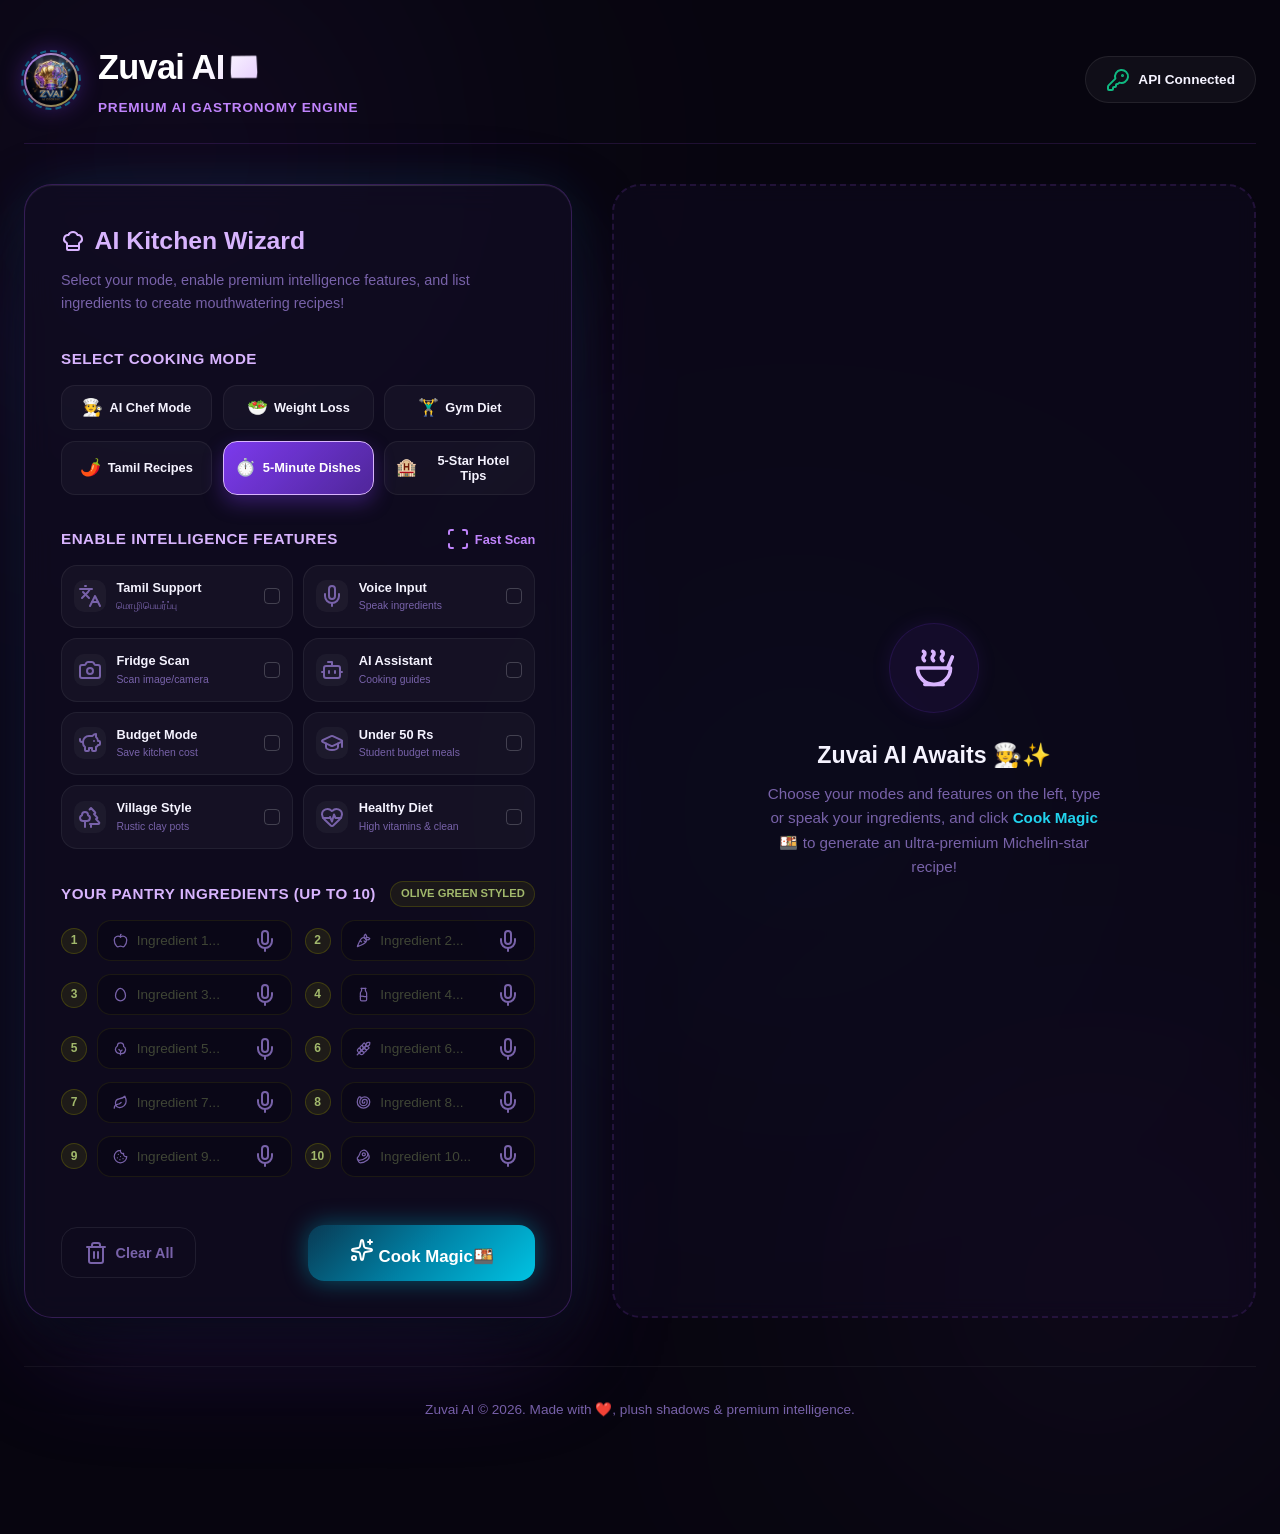
==== commit a7568904: "Add files via upload" ====
--- a/index.html
+++ b/index.html
@@ -1,3 +1,366 @@
-
+<!DOCTYPE html>
 <!-- saved from url=(0022)http://localhost:8080/ -->
-<html><head><meta http-equiv="Content-Type" content="text/html; charset=UTF-8"><meta name="color-scheme" content="light dark"></head><body><div class="line-gutter-backdrop"></div><form autocomplete="off"><label class="line-wrap-control">Line wrap<input type="checkbox" aria-label="Line wrap"></label></form><table><tbody><tr><td class="line-number" value="1"></td><td class="line-content"><span class="html-doctype">&lt;!DOCTYPE html&gt;</span></td></tr><tr><td class="line-number" value="2"></td><td class="line-content"><span class="html-tag">&lt;html <span class="html-attribute-name">lang</span>="<span class="html-attribute-value">en</span>"&gt;</span></td></tr><tr><td class="line-number" value="3"></td><td class="line-content"><span class="html-tag">&lt;head&gt;</span></td></tr><tr><td class="line-number" value="4"></td><td class="line-content">    <span class="html-tag">&lt;meta <span class="html-attribute-name">charset</span>="<span class="html-attribute-value">UTF-8</span>"&gt;</span></td></tr><tr><td class="line-number" value="5"></td><td class="line-content">    <span class="html-tag">&lt;meta <span class="html-attribute-name">name</span>="<span class="html-attribute-value">viewport</span>" <span class="html-attribute-name">content</span>="<span class="html-attribute-value">width=device-width, initial-scale=1.0</span>"&gt;</span></td></tr><tr><td class="line-number" value="6"></td><td class="line-content">    <span class="html-tag">&lt;title&gt;</span>Zuvai AI 🧑‍🍳✨ - Culinary Magic<span class="html-tag">&lt;/title&gt;</span></td></tr><tr><td class="line-number" value="7"></td><td class="line-content">    <span class="html-comment">&lt;!-- Premium Fonts --&gt;</span></td></tr><tr><td class="line-number" value="8"></td><td class="line-content">    <span class="html-tag">&lt;link <span class="html-attribute-name">rel</span>="<span class="html-attribute-value">preconnect</span>" <span class="html-attribute-name">href</span>="<a class="html-attribute-value html-resource-link" target="_blank" href="https://fonts.googleapis.com/" rel="noreferrer noopener">https://fonts.googleapis.com</a>"&gt;</span></td></tr><tr><td class="line-number" value="9"></td><td class="line-content">    <span class="html-tag">&lt;link <span class="html-attribute-name">rel</span>="<span class="html-attribute-value">preconnect</span>" <span class="html-attribute-name">href</span>="<a class="html-attribute-value html-resource-link" target="_blank" href="https://fonts.gstatic.com/" rel="noreferrer noopener">https://fonts.gstatic.com</a>" <span class="html-attribute-name">crossorigin</span>&gt;</span></td></tr><tr><td class="line-number" value="10"></td><td class="line-content">    <span class="html-tag">&lt;link <span class="html-attribute-name">href</span>="<a class="html-attribute-value html-resource-link" target="_blank" href="https://fonts.googleapis.com/css2?family=Plus+Jakarta+Sans:wght@400;500;600;700;800&amp;family=Inter:wght@300;400;500;600;700&amp;display=swap" rel="noreferrer noopener">https://fonts.googleapis.com/css2?family=Plus+Jakarta+Sans:wght@400;500;600;700;800&amp;family=Inter:wght@300;400;500;600;700&amp;display=swap</a>" <span class="html-attribute-name">rel</span>="<span class="html-attribute-value">stylesheet</span>"&gt;</span></td></tr><tr><td class="line-number" value="11"></td><td class="line-content">    <span class="html-comment">&lt;!-- Lucide Icons --&gt;</span></td></tr><tr><td class="line-number" value="12"></td><td class="line-content">    <span class="html-tag">&lt;script <span class="html-attribute-name">src</span>="<a class="html-attribute-value html-resource-link" target="_blank" href="https://unpkg.com/lucide@latest" rel="noreferrer noopener">https://unpkg.com/lucide@latest</a>"&gt;</span><span class="html-tag">&lt;/script&gt;</span></td></tr><tr><td class="line-number" value="13"></td><td class="line-content">    <span class="html-tag">&lt;link <span class="html-attribute-name">rel</span>="<span class="html-attribute-value">stylesheet</span>" <span class="html-attribute-name">href</span>="<a class="html-attribute-value html-resource-link" target="_blank" href="http://localhost:8080/style.css" rel="noreferrer noopener">style.css</a>"&gt;</span></td></tr><tr><td class="line-number" value="14"></td><td class="line-content"><span class="html-tag">&lt;/head&gt;</span></td></tr><tr><td class="line-number" value="15"></td><td class="line-content"><span class="html-tag">&lt;body&gt;</span></td></tr><tr><td class="line-number" value="16"></td><td class="line-content">    <span class="html-comment">&lt;!-- Premium Ambient Glowing Background Blobs --&gt;</span></td></tr><tr><td class="line-number" value="17"></td><td class="line-content">    <span class="html-tag">&lt;div <span class="html-attribute-name">class</span>="<span class="html-attribute-value">glow-bg glow-purple-1</span>"&gt;</span><span class="html-tag">&lt;/div&gt;</span></td></tr><tr><td class="line-number" value="18"></td><td class="line-content">    <span class="html-tag">&lt;div <span class="html-attribute-name">class</span>="<span class="html-attribute-value">glow-bg glow-purple-2</span>"&gt;</span><span class="html-tag">&lt;/div&gt;</span></td></tr><tr><td class="line-number" value="19"></td><td class="line-content">    <span class="html-tag">&lt;div <span class="html-attribute-name">class</span>="<span class="html-attribute-value">glow-bg glow-skyblue-1</span>"&gt;</span><span class="html-tag">&lt;/div&gt;</span></td></tr><tr><td class="line-number" value="20"></td><td class="line-content"><br></td></tr><tr><td class="line-number" value="21"></td><td class="line-content">    <span class="html-comment">&lt;!-- Fridge Scan Sweep Overlay --&gt;</span></td></tr><tr><td class="line-number" value="22"></td><td class="line-content">    <span class="html-tag">&lt;div <span class="html-attribute-name">id</span>="<span class="html-attribute-value">scan-overlay</span>" <span class="html-attribute-name">class</span>="<span class="html-attribute-value">scan-overlay hidden</span>"&gt;</span></td></tr><tr><td class="line-number" value="23"></td><td class="line-content">        <span class="html-tag">&lt;div <span class="html-attribute-name">class</span>="<span class="html-attribute-value">scanner-box</span>"&gt;</span></td></tr><tr><td class="line-number" value="24"></td><td class="line-content">            <span class="html-tag">&lt;div <span class="html-attribute-name">class</span>="<span class="html-attribute-value">laser-line</span>"&gt;</span><span class="html-tag">&lt;/div&gt;</span></td></tr><tr><td class="line-number" value="25"></td><td class="line-content">            <span class="html-tag">&lt;div <span class="html-attribute-name">class</span>="<span class="html-attribute-value">scan-text</span>"&gt;</span></td></tr><tr><td class="line-number" value="26"></td><td class="line-content">                <span class="html-tag">&lt;i <span class="html-attribute-name">data-lucide</span>="<span class="html-attribute-value">scan</span>" <span class="html-attribute-name">class</span>="<span class="html-attribute-value">icon-spin</span>"&gt;</span><span class="html-tag">&lt;/i&gt;</span></td></tr><tr><td class="line-number" value="27"></td><td class="line-content">                <span class="html-tag">&lt;span&gt;</span>Analyzing Fridge Contents...<span class="html-tag">&lt;/span&gt;</span></td></tr><tr><td class="line-number" value="28"></td><td class="line-content">            <span class="html-tag">&lt;/div&gt;</span></td></tr><tr><td class="line-number" value="29"></td><td class="line-content">            <span class="html-tag">&lt;div <span class="html-attribute-name">class</span>="<span class="html-attribute-value">scan-grid</span>"&gt;</span><span class="html-tag">&lt;/div&gt;</span></td></tr><tr><td class="line-number" value="30"></td><td class="line-content">        <span class="html-tag">&lt;/div&gt;</span></td></tr><tr><td class="line-number" value="31"></td><td class="line-content">    <span class="html-tag">&lt;/div&gt;</span></td></tr><tr><td class="line-number" value="32"></td><td class="line-content"><br></td></tr><tr><td class="line-number" value="33"></td><td class="line-content">    <span class="html-comment">&lt;!-- Voice Listening Modal/Bar --&gt;</span></td></tr><tr><td class="line-number" value="34"></td><td class="line-content">    <span class="html-tag">&lt;div <span class="html-attribute-name">id</span>="<span class="html-attribute-value">voice-toast</span>" <span class="html-attribute-name">class</span>="<span class="html-attribute-value">voice-toast hidden</span>"&gt;</span></td></tr><tr><td class="line-number" value="35"></td><td class="line-content">        <span class="html-tag">&lt;div <span class="html-attribute-name">class</span>="<span class="html-attribute-value">voice-toast-content</span>"&gt;</span></td></tr><tr><td class="line-number" value="36"></td><td class="line-content">            <span class="html-tag">&lt;span <span class="html-attribute-name">class</span>="<span class="html-attribute-value">pulse-mic</span>"&gt;</span>🎤<span class="html-tag">&lt;/span&gt;</span></td></tr><tr><td class="line-number" value="37"></td><td class="line-content">            <span class="html-tag">&lt;span <span class="html-attribute-name">id</span>="<span class="html-attribute-value">voice-status-text</span>"&gt;</span>Listening for ingredient...<span class="html-tag">&lt;/span&gt;</span></td></tr><tr><td class="line-number" value="38"></td><td class="line-content">            <span class="html-tag">&lt;button <span class="html-attribute-name">id</span>="<span class="html-attribute-value">cancel-voice-btn</span>" <span class="html-attribute-name">class</span>="<span class="html-attribute-value">voice-close-btn</span>"&gt;</span>&amp;times;<span class="html-tag">&lt;/button&gt;</span></td></tr><tr><td class="line-number" value="39"></td><td class="line-content">        <span class="html-tag">&lt;/div&gt;</span></td></tr><tr><td class="line-number" value="40"></td><td class="line-content">    <span class="html-tag">&lt;/div&gt;</span></td></tr><tr><td class="line-number" value="41"></td><td class="line-content"><br></td></tr><tr><td class="line-number" value="42"></td><td class="line-content">    <span class="html-tag">&lt;div <span class="html-attribute-name">class</span>="<span class="html-attribute-value">app-container</span>"&gt;</span></td></tr><tr><td class="line-number" value="43"></td><td class="line-content">        <span class="html-comment">&lt;!-- Main Header --&gt;</span></td></tr><tr><td class="line-number" value="44"></td><td class="line-content">        <span class="html-tag">&lt;header <span class="html-attribute-name">class</span>="<span class="html-attribute-value">main-header</span>"&gt;</span></td></tr><tr><td class="line-number" value="45"></td><td class="line-content">            <span class="html-tag">&lt;div <span class="html-attribute-name">class</span>="<span class="html-attribute-value">logo-area</span>"&gt;</span></td></tr><tr><td class="line-number" value="46"></td><td class="line-content">                <span class="html-tag">&lt;div <span class="html-attribute-name">class</span>="<span class="html-attribute-value">logo-circle-glowing</span>"&gt;</span></td></tr><tr><td class="line-number" value="47"></td><td class="line-content">                    <span class="html-tag">&lt;img <span class="html-attribute-name">src</span>="<a class="html-attribute-value html-resource-link" target="_blank" href="http://localhost:8080/zuvai_ai_logo.png" rel="noreferrer noopener">zuvai_ai_logo.png</a>" <span class="html-attribute-name">alt</span>="<span class="html-attribute-value">Zuvai AI Logo</span>" <span class="html-attribute-name">class</span>="<span class="html-attribute-value">logo-img-premium</span>"&gt;</span></td></tr><tr><td class="line-number" value="48"></td><td class="line-content">                <span class="html-tag">&lt;/div&gt;</span></td></tr><tr><td class="line-number" value="49"></td><td class="line-content">                <span class="html-tag">&lt;div <span class="html-attribute-name">class</span>="<span class="html-attribute-value">logo-text</span>"&gt;</span></td></tr><tr><td class="line-number" value="50"></td><td class="line-content">                    <span class="html-tag">&lt;h1&gt;</span>Zuvai AI <span class="html-tag">&lt;span <span class="html-attribute-name">class</span>="<span class="html-attribute-value">logo-sparkle</span>"&gt;</span>🍱<span class="html-tag">&lt;/span&gt;</span><span class="html-tag">&lt;/h1&gt;</span></td></tr><tr><td class="line-number" value="51"></td><td class="line-content">                    <span class="html-tag">&lt;span <span class="html-attribute-name">class</span>="<span class="html-attribute-value">tagline</span>"&gt;</span>Premium AI Gastronomy Engine<span class="html-tag">&lt;/span&gt;</span></td></tr><tr><td class="line-number" value="52"></td><td class="line-content">                <span class="html-tag">&lt;/div&gt;</span></td></tr><tr><td class="line-number" value="53"></td><td class="line-content">            <span class="html-tag">&lt;/div&gt;</span></td></tr><tr><td class="line-number" value="54"></td><td class="line-content">            <span class="html-tag">&lt;div <span class="html-attribute-name">class</span>="<span class="html-attribute-value">header-actions</span>"&gt;</span></td></tr><tr><td class="line-number" value="55"></td><td class="line-content">                <span class="html-tag">&lt;button <span class="html-attribute-name">id</span>="<span class="html-attribute-value">toggle-settings-btn</span>" <span class="html-attribute-name">class</span>="<span class="html-attribute-value">settings-btn</span>" <span class="html-attribute-name">title</span>="<span class="html-attribute-value">API Configuration</span>"&gt;</span></td></tr><tr><td class="line-number" value="56"></td><td class="line-content">                    <span class="html-tag">&lt;i <span class="html-attribute-name">data-lucide</span>="<span class="html-attribute-value">key</span>"&gt;</span><span class="html-tag">&lt;/i&gt;</span></td></tr><tr><td class="line-number" value="57"></td><td class="line-content">                    <span class="html-tag">&lt;span&gt;</span>Configure API Key<span class="html-tag">&lt;/span&gt;</span></td></tr><tr><td class="line-number" value="58"></td><td class="line-content">                <span class="html-tag">&lt;/button&gt;</span></td></tr><tr><td class="line-number" value="59"></td><td class="line-content">            <span class="html-tag">&lt;/div&gt;</span></td></tr><tr><td class="line-number" value="60"></td><td class="line-content">        <span class="html-tag">&lt;/header&gt;</span></td></tr><tr><td class="line-number" value="61"></td><td class="line-content"><br></td></tr><tr><td class="line-number" value="62"></td><td class="line-content">        <span class="html-comment">&lt;!-- API Key Settings Drawer (Collapsible) --&gt;</span></td></tr><tr><td class="line-number" value="63"></td><td class="line-content">        <span class="html-tag">&lt;div <span class="html-attribute-name">id</span>="<span class="html-attribute-value">settings-panel</span>" <span class="html-attribute-name">class</span>="<span class="html-attribute-value">settings-panel hidden</span>"&gt;</span></td></tr><tr><td class="line-number" value="64"></td><td class="line-content">            <span class="html-tag">&lt;div <span class="html-attribute-name">class</span>="<span class="html-attribute-value">settings-content</span>"&gt;</span></td></tr><tr><td class="line-number" value="65"></td><td class="line-content">                <span class="html-tag">&lt;h3&gt;</span><span class="html-tag">&lt;i <span class="html-attribute-name">data-lucide</span>="<span class="html-attribute-value">settings</span>" <span class="html-attribute-name">class</span>="<span class="html-attribute-value">icon-spin</span>"&gt;</span><span class="html-tag">&lt;/i&gt;</span> Gemini API Settings<span class="html-tag">&lt;/h3&gt;</span></td></tr><tr><td class="line-number" value="66"></td><td class="line-content">                <span class="html-tag">&lt;p <span class="html-attribute-name">class</span>="<span class="html-attribute-value">settings-desc</span>"&gt;</span>Enter your Gemini API key below. To support Tamil language outputs and advanced cuisines, we recommend using a standard key. If empty, the app runs in full-fidelity Culinary Mock Mode.<span class="html-tag">&lt;/p&gt;</span></td></tr><tr><td class="line-number" value="67"></td><td class="line-content">                <span class="html-tag">&lt;div <span class="html-attribute-name">class</span>="<span class="html-attribute-value">input-group api-input-group</span>"&gt;</span></td></tr><tr><td class="line-number" value="68"></td><td class="line-content">                    <span class="html-tag">&lt;i <span class="html-attribute-name">data-lucide</span>="<span class="html-attribute-value">lock</span>" <span class="html-attribute-name">class</span>="<span class="html-attribute-value">input-icon</span>"&gt;</span><span class="html-tag">&lt;/i&gt;</span></td></tr><tr><td class="line-number" value="69"></td><td class="line-content">                    <span class="html-tag">&lt;input <span class="html-attribute-name">type</span>="<span class="html-attribute-value">password</span>" <span class="html-attribute-name">id</span>="<span class="html-attribute-value">api-key-input</span>" <span class="html-attribute-name">placeholder</span>="<span class="html-attribute-value">AIzaSy...</span>" <span class="html-attribute-name">autocomplete</span>="<span class="html-attribute-value">off</span>"&gt;</span></td></tr><tr><td class="line-number" value="70"></td><td class="line-content">                    <span class="html-tag">&lt;button <span class="html-attribute-name">id</span>="<span class="html-attribute-value">save-api-key-btn</span>" <span class="html-attribute-name">class</span>="<span class="html-attribute-value">save-btn</span>"&gt;</span>Save Key<span class="html-tag">&lt;/button&gt;</span></td></tr><tr><td class="line-number" value="71"></td><td class="line-content">                <span class="html-tag">&lt;/div&gt;</span></td></tr><tr><td class="line-number" value="72"></td><td class="line-content">                <span class="html-tag">&lt;div <span class="html-attribute-name">class</span>="<span class="html-attribute-value">api-status</span>"&gt;</span></td></tr><tr><td class="line-number" value="73"></td><td class="line-content">                    <span class="html-tag">&lt;span <span class="html-attribute-name">class</span>="<span class="html-attribute-value">status-indicator</span>" <span class="html-attribute-name">id</span>="<span class="html-attribute-value">status-indicator</span>"&gt;</span><span class="html-tag">&lt;/span&gt;</span></td></tr><tr><td class="line-number" value="74"></td><td class="line-content">                    <span class="html-tag">&lt;span <span class="html-attribute-name">id</span>="<span class="html-attribute-value">status-text</span>"&gt;</span>Mock Mode Active (Instant Preview)<span class="html-tag">&lt;/span&gt;</span></td></tr><tr><td class="line-number" value="75"></td><td class="line-content">                <span class="html-tag">&lt;/div&gt;</span></td></tr><tr><td class="line-number" value="76"></td><td class="line-content">            <span class="html-tag">&lt;/div&gt;</span></td></tr><tr><td class="line-number" value="77"></td><td class="line-content">        <span class="html-tag">&lt;/div&gt;</span></td></tr><tr><td class="line-number" value="78"></td><td class="line-content"><br></td></tr><tr><td class="line-number" value="79"></td><td class="line-content">        <span class="html-comment">&lt;!-- Main Workspace Grid --&gt;</span></td></tr><tr><td class="line-number" value="80"></td><td class="line-content">        <span class="html-tag">&lt;main <span class="html-attribute-name">class</span>="<span class="html-attribute-value">main-content</span>"&gt;</span></td></tr><tr><td class="line-number" value="81"></td><td class="line-content">            <span class="html-comment">&lt;!-- Left Panel: Input &amp; Cooking Controls --&gt;</span></td></tr><tr><td class="line-number" value="82"></td><td class="line-content">            <span class="html-tag">&lt;section <span class="html-attribute-name">class</span>="<span class="html-attribute-value">generator-panel card</span>"&gt;</span></td></tr><tr><td class="line-number" value="83"></td><td class="line-content">                <span class="html-tag">&lt;div <span class="html-attribute-name">class</span>="<span class="html-attribute-value">panel-header</span>"&gt;</span></td></tr><tr><td class="line-number" value="84"></td><td class="line-content">                    <span class="html-tag">&lt;h2&gt;</span><span class="html-tag">&lt;i <span class="html-attribute-name">data-lucide</span>="<span class="html-attribute-value">chef-hat</span>" <span class="html-attribute-name">class</span>="<span class="html-attribute-value">header-chef-icon</span>"&gt;</span><span class="html-tag">&lt;/i&gt;</span> AI Kitchen Wizard<span class="html-tag">&lt;/h2&gt;</span></td></tr><tr><td class="line-number" value="85"></td><td class="line-content">                    <span class="html-tag">&lt;p&gt;</span>Select your mode, enable premium intelligence features, and list ingredients to create mouthwatering recipes!<span class="html-tag">&lt;/p&gt;</span></td></tr><tr><td class="line-number" value="86"></td><td class="line-content">                <span class="html-tag">&lt;/div&gt;</span></td></tr><tr><td class="line-number" value="87"></td><td class="line-content"><br></td></tr><tr><td class="line-number" value="88"></td><td class="line-content">                <span class="html-tag">&lt;form <span class="html-attribute-name">id</span>="<span class="html-attribute-value">recipe-form</span>" <span class="html-attribute-name">class</span>="<span class="html-attribute-value">ingredients-form</span>"&gt;</span></td></tr><tr><td class="line-number" value="89"></td><td class="line-content">                    <span class="html-comment">&lt;!-- Section: Cooking Modes --&gt;</span></td></tr><tr><td class="line-number" value="90"></td><td class="line-content">                    <span class="html-tag">&lt;div <span class="html-attribute-name">class</span>="<span class="html-attribute-value">form-section</span>"&gt;</span></td></tr><tr><td class="line-number" value="91"></td><td class="line-content">                        <span class="html-tag">&lt;label <span class="html-attribute-name">class</span>="<span class="html-attribute-value">section-label</span>"&gt;</span>Select Cooking Mode<span class="html-tag">&lt;/label&gt;</span></td></tr><tr><td class="line-number" value="92"></td><td class="line-content">                        <span class="html-tag">&lt;div <span class="html-attribute-name">class</span>="<span class="html-attribute-value">cooking-modes-grid</span>"&gt;</span></td></tr><tr><td class="line-number" value="93"></td><td class="line-content">                            <span class="html-tag">&lt;button <span class="html-attribute-name">type</span>="<span class="html-attribute-value">button</span>" <span class="html-attribute-name">class</span>="<span class="html-attribute-value">mode-pill active</span>" <span class="html-attribute-name">data-mode</span>="<span class="html-attribute-value">ai-chef</span>"&gt;</span></td></tr><tr><td class="line-number" value="94"></td><td class="line-content">                                <span class="html-tag">&lt;span <span class="html-attribute-name">class</span>="<span class="html-attribute-value">mode-emoji</span>"&gt;</span>🧑‍🍳<span class="html-tag">&lt;/span&gt;</span> AI Chef Mode</td></tr><tr><td class="line-number" value="95"></td><td class="line-content">                            <span class="html-tag">&lt;/button&gt;</span></td></tr><tr><td class="line-number" value="96"></td><td class="line-content">                            <span class="html-tag">&lt;button <span class="html-attribute-name">type</span>="<span class="html-attribute-value">button</span>" <span class="html-attribute-name">class</span>="<span class="html-attribute-value">mode-pill</span>" <span class="html-attribute-name">data-mode</span>="<span class="html-attribute-value">weight-loss</span>"&gt;</span></td></tr><tr><td class="line-number" value="97"></td><td class="line-content">                                <span class="html-tag">&lt;span <span class="html-attribute-name">class</span>="<span class="html-attribute-value">mode-emoji</span>"&gt;</span>🥗<span class="html-tag">&lt;/span&gt;</span> Weight Loss</td></tr><tr><td class="line-number" value="98"></td><td class="line-content">                            <span class="html-tag">&lt;/button&gt;</span></td></tr><tr><td class="line-number" value="99"></td><td class="line-content">                            <span class="html-tag">&lt;button <span class="html-attribute-name">type</span>="<span class="html-attribute-value">button</span>" <span class="html-attribute-name">class</span>="<span class="html-attribute-value">mode-pill</span>" <span class="html-attribute-name">data-mode</span>="<span class="html-attribute-value">gym-diet</span>"&gt;</span></td></tr><tr><td class="line-number" value="100"></td><td class="line-content">                                <span class="html-tag">&lt;span <span class="html-attribute-name">class</span>="<span class="html-attribute-value">mode-emoji</span>"&gt;</span>🏋️‍♂️<span class="html-tag">&lt;/span&gt;</span> Gym Diet</td></tr><tr><td class="line-number" value="101"></td><td class="line-content">                            <span class="html-tag">&lt;/button&gt;</span></td></tr><tr><td class="line-number" value="102"></td><td class="line-content">                            <span class="html-tag">&lt;button <span class="html-attribute-name">type</span>="<span class="html-attribute-value">button</span>" <span class="html-attribute-name">class</span>="<span class="html-attribute-value">mode-pill</span>" <span class="html-attribute-name">data-mode</span>="<span class="html-attribute-value">tamil-style</span>"&gt;</span></td></tr><tr><td class="line-number" value="103"></td><td class="line-content">                                <span class="html-tag">&lt;span <span class="html-attribute-name">class</span>="<span class="html-attribute-value">mode-emoji</span>"&gt;</span>🌶️<span class="html-tag">&lt;/span&gt;</span> Tamil Recipes</td></tr><tr><td class="line-number" value="104"></td><td class="line-content">                            <span class="html-tag">&lt;/button&gt;</span></td></tr><tr><td class="line-number" value="105"></td><td class="line-content">                            <span class="html-tag">&lt;button <span class="html-attribute-name">type</span>="<span class="html-attribute-value">button</span>" <span class="html-attribute-name">class</span>="<span class="html-attribute-value">mode-pill</span>" <span class="html-attribute-name">data-mode</span>="<span class="html-attribute-value">five-minute</span>"&gt;</span></td></tr><tr><td class="line-number" value="106"></td><td class="line-content">                                <span class="html-tag">&lt;span <span class="html-attribute-name">class</span>="<span class="html-attribute-value">mode-emoji</span>"&gt;</span>⏱️<span class="html-tag">&lt;/span&gt;</span> 5-Minute Dishes</td></tr><tr><td class="line-number" value="107"></td><td class="line-content">                            <span class="html-tag">&lt;/button&gt;</span></td></tr><tr><td class="line-number" value="108"></td><td class="line-content">                            <span class="html-tag">&lt;button <span class="html-attribute-name">type</span>="<span class="html-attribute-value">button</span>" <span class="html-attribute-name">class</span>="<span class="html-attribute-value">mode-pill</span>" <span class="html-attribute-name">data-mode</span>="<span class="html-attribute-value">hotel-tips</span>"&gt;</span></td></tr><tr><td class="line-number" value="109"></td><td class="line-content">                                <span class="html-tag">&lt;span <span class="html-attribute-name">class</span>="<span class="html-attribute-value">mode-emoji</span>"&gt;</span>🏨<span class="html-tag">&lt;/span&gt;</span> 5-Star Hotel Tips</td></tr><tr><td class="line-number" value="110"></td><td class="line-content">                            <span class="html-tag">&lt;/button&gt;</span></td></tr><tr><td class="line-number" value="111"></td><td class="line-content">                        <span class="html-tag">&lt;/div&gt;</span></td></tr><tr><td class="line-number" value="112"></td><td class="line-content">                    <span class="html-tag">&lt;/div&gt;</span></td></tr><tr><td class="line-number" value="113"></td><td class="line-content"><br></td></tr><tr><td class="line-number" value="114"></td><td class="line-content">                    <span class="html-comment">&lt;!-- Section: Unique Features --&gt;</span></td></tr><tr><td class="line-number" value="115"></td><td class="line-content">                    <span class="html-tag">&lt;div <span class="html-attribute-name">class</span>="<span class="html-attribute-value">form-section</span>"&gt;</span></td></tr><tr><td class="line-number" value="116"></td><td class="line-content">                        <span class="html-tag">&lt;div <span class="html-attribute-name">class</span>="<span class="html-attribute-value">feature-header-row</span>"&gt;</span></td></tr><tr><td class="line-number" value="117"></td><td class="line-content">                            <span class="html-tag">&lt;label <span class="html-attribute-name">class</span>="<span class="html-attribute-value">section-label</span>"&gt;</span>Enable Intelligence Features<span class="html-tag">&lt;/label&gt;</span></td></tr><tr><td class="line-number" value="118"></td><td class="line-content">                            <span class="html-tag">&lt;button <span class="html-attribute-name">type</span>="<span class="html-attribute-value">button</span>" <span class="html-attribute-name">id</span>="<span class="html-attribute-value">auto-scan-btn</span>" <span class="html-attribute-name">class</span>="<span class="html-attribute-value">feature-action-trigger</span>" <span class="html-attribute-name">title</span>="<span class="html-attribute-value">Simulate scanning fridge with camera</span>"&gt;</span></td></tr><tr><td class="line-number" value="119"></td><td class="line-content">                                <span class="html-tag">&lt;i <span class="html-attribute-name">data-lucide</span>="<span class="html-attribute-value">scan</span>"&gt;</span><span class="html-tag">&lt;/i&gt;</span> Fast Scan</td></tr><tr><td class="line-number" value="120"></td><td class="line-content">                            <span class="html-tag">&lt;/button&gt;</span></td></tr><tr><td class="line-number" value="121"></td><td class="line-content">                        <span class="html-tag">&lt;/div&gt;</span></td></tr><tr><td class="line-number" value="122"></td><td class="line-content">                        <span class="html-tag">&lt;div <span class="html-attribute-name">class</span>="<span class="html-attribute-value">features-grid</span>"&gt;</span></td></tr><tr><td class="line-number" value="123"></td><td class="line-content">                            <span class="html-comment">&lt;!-- Tamil Language Support --&gt;</span></td></tr><tr><td class="line-number" value="124"></td><td class="line-content">                            <span class="html-tag">&lt;div <span class="html-attribute-name">class</span>="<span class="html-attribute-value">feature-card</span>" <span class="html-attribute-name">data-feature</span>="<span class="html-attribute-value">tamil-lang</span>"&gt;</span></td></tr><tr><td class="line-number" value="125"></td><td class="line-content">                                <span class="html-tag">&lt;div <span class="html-attribute-name">class</span>="<span class="html-attribute-value">feature-icon-circle</span>"&gt;</span><span class="html-tag">&lt;i <span class="html-attribute-name">data-lucide</span>="<span class="html-attribute-value">languages</span>"&gt;</span><span class="html-tag">&lt;/i&gt;</span><span class="html-tag">&lt;/div&gt;</span></td></tr><tr><td class="line-number" value="126"></td><td class="line-content">                                <span class="html-tag">&lt;div <span class="html-attribute-name">class</span>="<span class="html-attribute-value">feature-text-block</span>"&gt;</span></td></tr><tr><td class="line-number" value="127"></td><td class="line-content">                                    <span class="html-tag">&lt;span <span class="html-attribute-name">class</span>="<span class="html-attribute-value">feature-name</span>"&gt;</span>Tamil Support<span class="html-tag">&lt;/span&gt;</span></td></tr><tr><td class="line-number" value="128"></td><td class="line-content">                                    <span class="html-tag">&lt;span <span class="html-attribute-name">class</span>="<span class="html-attribute-value">feature-desc</span>"&gt;</span>மொழிபெயர்ப்பு<span class="html-tag">&lt;/span&gt;</span></td></tr><tr><td class="line-number" value="129"></td><td class="line-content">                                <span class="html-tag">&lt;/div&gt;</span></td></tr><tr><td class="line-number" value="130"></td><td class="line-content">                                <span class="html-tag">&lt;div <span class="html-attribute-name">class</span>="<span class="html-attribute-value">feature-checkbox</span>"&gt;</span><span class="html-tag">&lt;/div&gt;</span></td></tr><tr><td class="line-number" value="131"></td><td class="line-content">                            <span class="html-tag">&lt;/div&gt;</span></td></tr><tr><td class="line-number" value="132"></td><td class="line-content">                            <span class="html-comment">&lt;!-- Voice Input --&gt;</span></td></tr><tr><td class="line-number" value="133"></td><td class="line-content">                            <span class="html-tag">&lt;div <span class="html-attribute-name">class</span>="<span class="html-attribute-value">feature-card</span>" <span class="html-attribute-name">data-feature</span>="<span class="html-attribute-value">voice-in</span>" <span class="html-attribute-name">id</span>="<span class="html-attribute-value">voice-feature-card</span>"&gt;</span></td></tr><tr><td class="line-number" value="134"></td><td class="line-content">                                <span class="html-tag">&lt;div <span class="html-attribute-name">class</span>="<span class="html-attribute-value">feature-icon-circle</span>"&gt;</span><span class="html-tag">&lt;i <span class="html-attribute-name">data-lucide</span>="<span class="html-attribute-value">mic</span>"&gt;</span><span class="html-tag">&lt;/i&gt;</span><span class="html-tag">&lt;/div&gt;</span></td></tr><tr><td class="line-number" value="135"></td><td class="line-content">                                <span class="html-tag">&lt;div <span class="html-attribute-name">class</span>="<span class="html-attribute-value">feature-text-block</span>"&gt;</span></td></tr><tr><td class="line-number" value="136"></td><td class="line-content">                                    <span class="html-tag">&lt;span <span class="html-attribute-name">class</span>="<span class="html-attribute-value">feature-name</span>"&gt;</span>Voice Input<span class="html-tag">&lt;/span&gt;</span></td></tr><tr><td class="line-number" value="137"></td><td class="line-content">                                    <span class="html-tag">&lt;span <span class="html-attribute-name">class</span>="<span class="html-attribute-value">feature-desc</span>"&gt;</span>Speak ingredients<span class="html-tag">&lt;/span&gt;</span></td></tr><tr><td class="line-number" value="138"></td><td class="line-content">                                <span class="html-tag">&lt;/div&gt;</span></td></tr><tr><td class="line-number" value="139"></td><td class="line-content">                                <span class="html-tag">&lt;div <span class="html-attribute-name">class</span>="<span class="html-attribute-value">feature-checkbox</span>"&gt;</span><span class="html-tag">&lt;/div&gt;</span></td></tr><tr><td class="line-number" value="140"></td><td class="line-content">                            <span class="html-tag">&lt;/div&gt;</span></td></tr><tr><td class="line-number" value="141"></td><td class="line-content">                            <span class="html-comment">&lt;!-- Fridge Scan --&gt;</span></td></tr><tr><td class="line-number" value="142"></td><td class="line-content">                            <span class="html-tag">&lt;div <span class="html-attribute-name">class</span>="<span class="html-attribute-value">feature-card</span>" <span class="html-attribute-name">data-feature</span>="<span class="html-attribute-value">fridge-scan</span>" <span class="html-attribute-name">id</span>="<span class="html-attribute-value">fridge-feature-card</span>"&gt;</span></td></tr><tr><td class="line-number" value="143"></td><td class="line-content">                                <span class="html-tag">&lt;div <span class="html-attribute-name">class</span>="<span class="html-attribute-value">feature-icon-circle</span>"&gt;</span><span class="html-tag">&lt;i <span class="html-attribute-name">data-lucide</span>="<span class="html-attribute-value">camera</span>"&gt;</span><span class="html-tag">&lt;/i&gt;</span><span class="html-tag">&lt;/div&gt;</span></td></tr><tr><td class="line-number" value="144"></td><td class="line-content">                                <span class="html-tag">&lt;div <span class="html-attribute-name">class</span>="<span class="html-attribute-value">feature-text-block</span>"&gt;</span></td></tr><tr><td class="line-number" value="145"></td><td class="line-content">                                    <span class="html-tag">&lt;span <span class="html-attribute-name">class</span>="<span class="html-attribute-value">feature-name</span>"&gt;</span>Fridge Scan<span class="html-tag">&lt;/span&gt;</span></td></tr><tr><td class="line-number" value="146"></td><td class="line-content">                                    <span class="html-tag">&lt;span <span class="html-attribute-name">class</span>="<span class="html-attribute-value">feature-desc</span>"&gt;</span>Scan image/camera<span class="html-tag">&lt;/span&gt;</span></td></tr><tr><td class="line-number" value="147"></td><td class="line-content">                                <span class="html-tag">&lt;/div&gt;</span></td></tr><tr><td class="line-number" value="148"></td><td class="line-content">                                <span class="html-tag">&lt;div <span class="html-attribute-name">class</span>="<span class="html-attribute-value">feature-checkbox</span>"&gt;</span><span class="html-tag">&lt;/div&gt;</span></td></tr><tr><td class="line-number" value="149"></td><td class="line-content">                            <span class="html-tag">&lt;/div&gt;</span></td></tr><tr><td class="line-number" value="150"></td><td class="line-content">                            <span class="html-comment">&lt;!-- AI Cooking Assistant --&gt;</span></td></tr><tr><td class="line-number" value="151"></td><td class="line-content">                            <span class="html-tag">&lt;div <span class="html-attribute-name">class</span>="<span class="html-attribute-value">feature-card</span>" <span class="html-attribute-name">data-feature</span>="<span class="html-attribute-value">ai-assist</span>"&gt;</span></td></tr><tr><td class="line-number" value="152"></td><td class="line-content">                                <span class="html-tag">&lt;div <span class="html-attribute-name">class</span>="<span class="html-attribute-value">feature-icon-circle</span>"&gt;</span><span class="html-tag">&lt;i <span class="html-attribute-name">data-lucide</span>="<span class="html-attribute-value">bot</span>"&gt;</span><span class="html-tag">&lt;/i&gt;</span><span class="html-tag">&lt;/div&gt;</span></td></tr><tr><td class="line-number" value="153"></td><td class="line-content">                                <span class="html-tag">&lt;div <span class="html-attribute-name">class</span>="<span class="html-attribute-value">feature-text-block</span>"&gt;</span></td></tr><tr><td class="line-number" value="154"></td><td class="line-content">                                    <span class="html-tag">&lt;span <span class="html-attribute-name">class</span>="<span class="html-attribute-value">feature-name</span>"&gt;</span>AI Assistant<span class="html-tag">&lt;/span&gt;</span></td></tr><tr><td class="line-number" value="155"></td><td class="line-content">                                    <span class="html-tag">&lt;span <span class="html-attribute-name">class</span>="<span class="html-attribute-value">feature-desc</span>"&gt;</span>Cooking guides<span class="html-tag">&lt;/span&gt;</span></td></tr><tr><td class="line-number" value="156"></td><td class="line-content">                                <span class="html-tag">&lt;/div&gt;</span></td></tr><tr><td class="line-number" value="157"></td><td class="line-content">                                <span class="html-tag">&lt;div <span class="html-attribute-name">class</span>="<span class="html-attribute-value">feature-checkbox</span>"&gt;</span><span class="html-tag">&lt;/div&gt;</span></td></tr><tr><td class="line-number" value="158"></td><td class="line-content">                            <span class="html-tag">&lt;/div&gt;</span></td></tr><tr><td class="line-number" value="159"></td><td class="line-content">                            <span class="html-comment">&lt;!-- Budget Recipes --&gt;</span></td></tr><tr><td class="line-number" value="160"></td><td class="line-content">                            <span class="html-tag">&lt;div <span class="html-attribute-name">class</span>="<span class="html-attribute-value">feature-card</span>" <span class="html-attribute-name">data-feature</span>="<span class="html-attribute-value">budget</span>"&gt;</span></td></tr><tr><td class="line-number" value="161"></td><td class="line-content">                                <span class="html-tag">&lt;div <span class="html-attribute-name">class</span>="<span class="html-attribute-value">feature-icon-circle</span>"&gt;</span><span class="html-tag">&lt;i <span class="html-attribute-name">data-lucide</span>="<span class="html-attribute-value">piggy-bank</span>"&gt;</span><span class="html-tag">&lt;/i&gt;</span><span class="html-tag">&lt;/div&gt;</span></td></tr><tr><td class="line-number" value="162"></td><td class="line-content">                                <span class="html-tag">&lt;div <span class="html-attribute-name">class</span>="<span class="html-attribute-value">feature-text-block</span>"&gt;</span></td></tr><tr><td class="line-number" value="163"></td><td class="line-content">                                    <span class="html-tag">&lt;span <span class="html-attribute-name">class</span>="<span class="html-attribute-value">feature-name</span>"&gt;</span>Budget Mode<span class="html-tag">&lt;/span&gt;</span></td></tr><tr><td class="line-number" value="164"></td><td class="line-content">                                    <span class="html-tag">&lt;span <span class="html-attribute-name">class</span>="<span class="html-attribute-value">feature-desc</span>"&gt;</span>Save kitchen cost<span class="html-tag">&lt;/span&gt;</span></td></tr><tr><td class="line-number" value="165"></td><td class="line-content">                                <span class="html-tag">&lt;/div&gt;</span></td></tr><tr><td class="line-number" value="166"></td><td class="line-content">                                <span class="html-tag">&lt;div <span class="html-attribute-name">class</span>="<span class="html-attribute-value">feature-checkbox</span>"&gt;</span><span class="html-tag">&lt;/div&gt;</span></td></tr><tr><td class="line-number" value="167"></td><td class="line-content">                            <span class="html-tag">&lt;/div&gt;</span></td></tr><tr><td class="line-number" value="168"></td><td class="line-content">                            <span class="html-comment">&lt;!-- Student meals under 50Rs --&gt;</span></td></tr><tr><td class="line-number" value="169"></td><td class="line-content">                            <span class="html-tag">&lt;div <span class="html-attribute-name">class</span>="<span class="html-attribute-value">feature-card</span>" <span class="html-attribute-name">data-feature</span>="<span class="html-attribute-value">student-meals</span>"&gt;</span></td></tr><tr><td class="line-number" value="170"></td><td class="line-content">                                <span class="html-tag">&lt;div <span class="html-attribute-name">class</span>="<span class="html-attribute-value">feature-icon-circle</span>"&gt;</span><span class="html-tag">&lt;i <span class="html-attribute-name">data-lucide</span>="<span class="html-attribute-value">graduation-cap</span>"&gt;</span><span class="html-tag">&lt;/i&gt;</span><span class="html-tag">&lt;/div&gt;</span></td></tr><tr><td class="line-number" value="171"></td><td class="line-content">                                <span class="html-tag">&lt;div <span class="html-attribute-name">class</span>="<span class="html-attribute-value">feature-text-block</span>"&gt;</span></td></tr><tr><td class="line-number" value="172"></td><td class="line-content">                                    <span class="html-tag">&lt;span <span class="html-attribute-name">class</span>="<span class="html-attribute-value">feature-name</span>"&gt;</span>Under 50 Rs<span class="html-tag">&lt;/span&gt;</span></td></tr><tr><td class="line-number" value="173"></td><td class="line-content">                                    <span class="html-tag">&lt;span <span class="html-attribute-name">class</span>="<span class="html-attribute-value">feature-desc</span>"&gt;</span>Student budget meals<span class="html-tag">&lt;/span&gt;</span></td></tr><tr><td class="line-number" value="174"></td><td class="line-content">                                <span class="html-tag">&lt;/div&gt;</span></td></tr><tr><td class="line-number" value="175"></td><td class="line-content">                                <span class="html-tag">&lt;div <span class="html-attribute-name">class</span>="<span class="html-attribute-value">feature-checkbox</span>"&gt;</span><span class="html-tag">&lt;/div&gt;</span></td></tr><tr><td class="line-number" value="176"></td><td class="line-content">                            <span class="html-tag">&lt;/div&gt;</span></td></tr><tr><td class="line-number" value="177"></td><td class="line-content">                            <span class="html-comment">&lt;!-- Village style recipes --&gt;</span></td></tr><tr><td class="line-number" value="178"></td><td class="line-content">                            <span class="html-tag">&lt;div <span class="html-attribute-name">class</span>="<span class="html-attribute-value">feature-card</span>" <span class="html-attribute-name">data-feature</span>="<span class="html-attribute-value">village-style</span>"&gt;</span></td></tr><tr><td class="line-number" value="179"></td><td class="line-content">                                <span class="html-tag">&lt;div <span class="html-attribute-name">class</span>="<span class="html-attribute-value">feature-icon-circle</span>"&gt;</span><span class="html-tag">&lt;i <span class="html-attribute-name">data-lucide</span>="<span class="html-attribute-value">trees</span>"&gt;</span><span class="html-tag">&lt;/i&gt;</span><span class="html-tag">&lt;/div&gt;</span></td></tr><tr><td class="line-number" value="180"></td><td class="line-content">                                <span class="html-tag">&lt;div <span class="html-attribute-name">class</span>="<span class="html-attribute-value">feature-text-block</span>"&gt;</span></td></tr><tr><td class="line-number" value="181"></td><td class="line-content">                                    <span class="html-tag">&lt;span <span class="html-attribute-name">class</span>="<span class="html-attribute-value">feature-name</span>"&gt;</span>Village Style<span class="html-tag">&lt;/span&gt;</span></td></tr><tr><td class="line-number" value="182"></td><td class="line-content">                                    <span class="html-tag">&lt;span <span class="html-attribute-name">class</span>="<span class="html-attribute-value">feature-desc</span>"&gt;</span>Rustic clay pots<span class="html-tag">&lt;/span&gt;</span></td></tr><tr><td class="line-number" value="183"></td><td class="line-content">                                <span class="html-tag">&lt;/div&gt;</span></td></tr><tr><td class="line-number" value="184"></td><td class="line-content">                                <span class="html-tag">&lt;div <span class="html-attribute-name">class</span>="<span class="html-attribute-value">feature-checkbox</span>"&gt;</span><span class="html-tag">&lt;/div&gt;</span></td></tr><tr><td class="line-number" value="185"></td><td class="line-content">                            <span class="html-tag">&lt;/div&gt;</span></td></tr><tr><td class="line-number" value="186"></td><td class="line-content">                            <span class="html-comment">&lt;!-- Healthy recipes --&gt;</span></td></tr><tr><td class="line-number" value="187"></td><td class="line-content">                            <span class="html-tag">&lt;div <span class="html-attribute-name">class</span>="<span class="html-attribute-value">feature-card</span>" <span class="html-attribute-name">data-feature</span>="<span class="html-attribute-value">healthy</span>"&gt;</span></td></tr><tr><td class="line-number" value="188"></td><td class="line-content">                                <span class="html-tag">&lt;div <span class="html-attribute-name">class</span>="<span class="html-attribute-value">feature-icon-circle</span>"&gt;</span><span class="html-tag">&lt;i <span class="html-attribute-name">data-lucide</span>="<span class="html-attribute-value">heart-pulse</span>"&gt;</span><span class="html-tag">&lt;/i&gt;</span><span class="html-tag">&lt;/div&gt;</span></td></tr><tr><td class="line-number" value="189"></td><td class="line-content">                                <span class="html-tag">&lt;div <span class="html-attribute-name">class</span>="<span class="html-attribute-value">feature-text-block</span>"&gt;</span></td></tr><tr><td class="line-number" value="190"></td><td class="line-content">                                    <span class="html-tag">&lt;span <span class="html-attribute-name">class</span>="<span class="html-attribute-value">feature-name</span>"&gt;</span>Healthy Diet<span class="html-tag">&lt;/span&gt;</span></td></tr><tr><td class="line-number" value="191"></td><td class="line-content">                                    <span class="html-tag">&lt;span <span class="html-attribute-name">class</span>="<span class="html-attribute-value">feature-desc</span>"&gt;</span>High vitamins &amp; clean<span class="html-tag">&lt;/span&gt;</span></td></tr><tr><td class="line-number" value="192"></td><td class="line-content">                                <span class="html-tag">&lt;/div&gt;</span></td></tr><tr><td class="line-number" value="193"></td><td class="line-content">                                <span class="html-tag">&lt;div <span class="html-attribute-name">class</span>="<span class="html-attribute-value">feature-checkbox</span>"&gt;</span><span class="html-tag">&lt;/div&gt;</span></td></tr><tr><td class="line-number" value="194"></td><td class="line-content">                            <span class="html-tag">&lt;/div&gt;</span></td></tr><tr><td class="line-number" value="195"></td><td class="line-content">                        <span class="html-tag">&lt;/div&gt;</span></td></tr><tr><td class="line-number" value="196"></td><td class="line-content">                    <span class="html-tag">&lt;/div&gt;</span></td></tr><tr><td class="line-number" value="197"></td><td class="line-content"><br></td></tr><tr><td class="line-number" value="198"></td><td class="line-content">                    <span class="html-comment">&lt;!-- Hidden Scan File Input for Fridge Scan --&gt;</span></td></tr><tr><td class="line-number" value="199"></td><td class="line-content">                    <span class="html-tag">&lt;input <span class="html-attribute-name">type</span>="<span class="html-attribute-value">file</span>" <span class="html-attribute-name">id</span>="<span class="html-attribute-value">fridge-file-input</span>" <span class="html-attribute-name">class</span>="<span class="html-attribute-value">hidden</span>" <span class="html-attribute-name">accept</span>="<span class="html-attribute-value">image/*</span>"&gt;</span></td></tr><tr><td class="line-number" value="200"></td><td class="line-content"><br></td></tr><tr><td class="line-number" value="201"></td><td class="line-content">                    <span class="html-comment">&lt;!-- Section: 10 Olive Green Inputs --&gt;</span></td></tr><tr><td class="line-number" value="202"></td><td class="line-content">                    <span class="html-tag">&lt;div <span class="html-attribute-name">class</span>="<span class="html-attribute-value">form-section</span>"&gt;</span></td></tr><tr><td class="line-number" value="203"></td><td class="line-content">                        <span class="html-tag">&lt;div <span class="html-attribute-name">class</span>="<span class="html-attribute-value">section-header-row</span>"&gt;</span></td></tr><tr><td class="line-number" value="204"></td><td class="line-content">                            <span class="html-tag">&lt;label <span class="html-attribute-name">class</span>="<span class="html-attribute-value">section-label</span>"&gt;</span>Your Pantry Ingredients (Up to 10)<span class="html-tag">&lt;/label&gt;</span></td></tr><tr><td class="line-number" value="205"></td><td class="line-content">                            <span class="html-tag">&lt;span <span class="html-attribute-name">class</span>="<span class="html-attribute-value">inputs-badge</span>"&gt;</span>Olive Green Styled<span class="html-tag">&lt;/span&gt;</span></td></tr><tr><td class="line-number" value="206"></td><td class="line-content">                        <span class="html-tag">&lt;/div&gt;</span></td></tr><tr><td class="line-number" value="207"></td><td class="line-content">                        <span class="html-tag">&lt;div <span class="html-attribute-name">class</span>="<span class="html-attribute-value">ingredients-list</span>"&gt;</span></td></tr><tr><td class="line-number" value="208"></td><td class="line-content">                            <span class="html-tag">&lt;div <span class="html-attribute-name">class</span>="<span class="html-attribute-value">input-grid-row</span>"&gt;</span></td></tr><tr><td class="line-number" value="209"></td><td class="line-content">                                <span class="html-tag">&lt;div <span class="html-attribute-name">class</span>="<span class="html-attribute-value">input-wrapper</span>"&gt;</span></td></tr><tr><td class="line-number" value="210"></td><td class="line-content">                                    <span class="html-tag">&lt;span <span class="html-attribute-name">class</span>="<span class="html-attribute-value">input-number</span>"&gt;</span>1<span class="html-tag">&lt;/span&gt;</span></td></tr><tr><td class="line-number" value="211"></td><td class="line-content">                                    <span class="html-tag">&lt;div <span class="html-attribute-name">class</span>="<span class="html-attribute-value">input-field-container</span>"&gt;</span></td></tr><tr><td class="line-number" value="212"></td><td class="line-content">                                        <span class="html-tag">&lt;i <span class="html-attribute-name">data-lucide</span>="<span class="html-attribute-value">apple</span>" <span class="html-attribute-name">class</span>="<span class="html-attribute-value">field-icon</span>"&gt;</span><span class="html-tag">&lt;/i&gt;</span></td></tr><tr><td class="line-number" value="213"></td><td class="line-content">                                        <span class="html-tag">&lt;input <span class="html-attribute-name">type</span>="<span class="html-attribute-value">text</span>" <span class="html-attribute-name">class</span>="<span class="html-attribute-value">ingredient-input</span>" <span class="html-attribute-name">placeholder</span>="<span class="html-attribute-value">Ingredient 1...</span>" <span class="html-attribute-name">aria-label</span>="<span class="html-attribute-value">Ingredient 1</span>"&gt;</span></td></tr><tr><td class="line-number" value="214"></td><td class="line-content">                                        <span class="html-tag">&lt;button <span class="html-attribute-name">type</span>="<span class="html-attribute-value">button</span>" <span class="html-attribute-name">class</span>="<span class="html-attribute-value">mic-inline-btn</span>" <span class="html-attribute-name">title</span>="<span class="html-attribute-value">Speak to this field</span>"&gt;</span><span class="html-tag">&lt;i <span class="html-attribute-name">data-lucide</span>="<span class="html-attribute-value">mic</span>"&gt;</span><span class="html-tag">&lt;/i&gt;</span><span class="html-tag">&lt;/button&gt;</span></td></tr><tr><td class="line-number" value="215"></td><td class="line-content">                                    <span class="html-tag">&lt;/div&gt;</span></td></tr><tr><td class="line-number" value="216"></td><td class="line-content">                                <span class="html-tag">&lt;/div&gt;</span></td></tr><tr><td class="line-number" value="217"></td><td class="line-content">                                <span class="html-tag">&lt;div <span class="html-attribute-name">class</span>="<span class="html-attribute-value">input-wrapper</span>"&gt;</span></td></tr><tr><td class="line-number" value="218"></td><td class="line-content">                                    <span class="html-tag">&lt;span <span class="html-attribute-name">class</span>="<span class="html-attribute-value">input-number</span>"&gt;</span>2<span class="html-tag">&lt;/span&gt;</span></td></tr><tr><td class="line-number" value="219"></td><td class="line-content">                                    <span class="html-tag">&lt;div <span class="html-attribute-name">class</span>="<span class="html-attribute-value">input-field-container</span>"&gt;</span></td></tr><tr><td class="line-number" value="220"></td><td class="line-content">                                        <span class="html-tag">&lt;i <span class="html-attribute-name">data-lucide</span>="<span class="html-attribute-value">carrot</span>" <span class="html-attribute-name">class</span>="<span class="html-attribute-value">field-icon</span>"&gt;</span><span class="html-tag">&lt;/i&gt;</span></td></tr><tr><td class="line-number" value="221"></td><td class="line-content">                                        <span class="html-tag">&lt;input <span class="html-attribute-name">type</span>="<span class="html-attribute-value">text</span>" <span class="html-attribute-name">class</span>="<span class="html-attribute-value">ingredient-input</span>" <span class="html-attribute-name">placeholder</span>="<span class="html-attribute-value">Ingredient 2...</span>" <span class="html-attribute-name">aria-label</span>="<span class="html-attribute-value">Ingredient 2</span>"&gt;</span></td></tr><tr><td class="line-number" value="222"></td><td class="line-content">                                        <span class="html-tag">&lt;button <span class="html-attribute-name">type</span>="<span class="html-attribute-value">button</span>" <span class="html-attribute-name">class</span>="<span class="html-attribute-value">mic-inline-btn</span>" <span class="html-attribute-name">title</span>="<span class="html-attribute-value">Speak to this field</span>"&gt;</span><span class="html-tag">&lt;i <span class="html-attribute-name">data-lucide</span>="<span class="html-attribute-value">mic</span>"&gt;</span><span class="html-tag">&lt;/i&gt;</span><span class="html-tag">&lt;/button&gt;</span></td></tr><tr><td class="line-number" value="223"></td><td class="line-content">                                    <span class="html-tag">&lt;/div&gt;</span></td></tr><tr><td class="line-number" value="224"></td><td class="line-content">                                <span class="html-tag">&lt;/div&gt;</span></td></tr><tr><td class="line-number" value="225"></td><td class="line-content">                            <span class="html-tag">&lt;/div&gt;</span></td></tr><tr><td class="line-number" value="226"></td><td class="line-content"><br></td></tr><tr><td class="line-number" value="227"></td><td class="line-content">                            <span class="html-tag">&lt;div <span class="html-attribute-name">class</span>="<span class="html-attribute-value">input-grid-row</span>"&gt;</span></td></tr><tr><td class="line-number" value="228"></td><td class="line-content">                                <span class="html-tag">&lt;div <span class="html-attribute-name">class</span>="<span class="html-attribute-value">input-wrapper</span>"&gt;</span></td></tr><tr><td class="line-number" value="229"></td><td class="line-content">                                    <span class="html-tag">&lt;span <span class="html-attribute-name">class</span>="<span class="html-attribute-value">input-number</span>"&gt;</span>3<span class="html-tag">&lt;/span&gt;</span></td></tr><tr><td class="line-number" value="230"></td><td class="line-content">                                    <span class="html-tag">&lt;div <span class="html-attribute-name">class</span>="<span class="html-attribute-value">input-field-container</span>"&gt;</span></td></tr><tr><td class="line-number" value="231"></td><td class="line-content">                                        <span class="html-tag">&lt;i <span class="html-attribute-name">data-lucide</span>="<span class="html-attribute-value">egg</span>" <span class="html-attribute-name">class</span>="<span class="html-attribute-value">field-icon</span>"&gt;</span><span class="html-tag">&lt;/i&gt;</span></td></tr><tr><td class="line-number" value="232"></td><td class="line-content">                                        <span class="html-tag">&lt;input <span class="html-attribute-name">type</span>="<span class="html-attribute-value">text</span>" <span class="html-attribute-name">class</span>="<span class="html-attribute-value">ingredient-input</span>" <span class="html-attribute-name">placeholder</span>="<span class="html-attribute-value">Ingredient 3...</span>" <span class="html-attribute-name">aria-label</span>="<span class="html-attribute-value">Ingredient 3</span>"&gt;</span></td></tr><tr><td class="line-number" value="233"></td><td class="line-content">                                        <span class="html-tag">&lt;button <span class="html-attribute-name">type</span>="<span class="html-attribute-value">button</span>" <span class="html-attribute-name">class</span>="<span class="html-attribute-value">mic-inline-btn</span>" <span class="html-attribute-name">title</span>="<span class="html-attribute-value">Speak to this field</span>"&gt;</span><span class="html-tag">&lt;i <span class="html-attribute-name">data-lucide</span>="<span class="html-attribute-value">mic</span>"&gt;</span><span class="html-tag">&lt;/i&gt;</span><span class="html-tag">&lt;/button&gt;</span></td></tr><tr><td class="line-number" value="234"></td><td class="line-content">                                    <span class="html-tag">&lt;/div&gt;</span></td></tr><tr><td class="line-number" value="235"></td><td class="line-content">                                <span class="html-tag">&lt;/div&gt;</span></td></tr><tr><td class="line-number" value="236"></td><td class="line-content">                                <span class="html-tag">&lt;div <span class="html-attribute-name">class</span>="<span class="html-attribute-value">input-wrapper</span>"&gt;</span></td></tr><tr><td class="line-number" value="237"></td><td class="line-content">                                    <span class="html-tag">&lt;span <span class="html-attribute-name">class</span>="<span class="html-attribute-value">input-number</span>"&gt;</span>4<span class="html-tag">&lt;/span&gt;</span></td></tr><tr><td class="line-number" value="238"></td><td class="line-content">                                    <span class="html-tag">&lt;div <span class="html-attribute-name">class</span>="<span class="html-attribute-value">input-field-container</span>"&gt;</span></td></tr><tr><td class="line-number" value="239"></td><td class="line-content">                                        <span class="html-tag">&lt;i <span class="html-attribute-name">data-lucide</span>="<span class="html-attribute-value">milk</span>" <span class="html-attribute-name">class</span>="<span class="html-attribute-value">field-icon</span>"&gt;</span><span class="html-tag">&lt;/i&gt;</span></td></tr><tr><td class="line-number" value="240"></td><td class="line-content">                                        <span class="html-tag">&lt;input <span class="html-attribute-name">type</span>="<span class="html-attribute-value">text</span>" <span class="html-attribute-name">class</span>="<span class="html-attribute-value">ingredient-input</span>" <span class="html-attribute-name">placeholder</span>="<span class="html-attribute-value">Ingredient 4...</span>" <span class="html-attribute-name">aria-label</span>="<span class="html-attribute-value">Ingredient 4</span>"&gt;</span></td></tr><tr><td class="line-number" value="241"></td><td class="line-content">                                        <span class="html-tag">&lt;button <span class="html-attribute-name">type</span>="<span class="html-attribute-value">button</span>" <span class="html-attribute-name">class</span>="<span class="html-attribute-value">mic-inline-btn</span>" <span class="html-attribute-name">title</span>="<span class="html-attribute-value">Speak to this field</span>"&gt;</span><span class="html-tag">&lt;i <span class="html-attribute-name">data-lucide</span>="<span class="html-attribute-value">mic</span>"&gt;</span><span class="html-tag">&lt;/i&gt;</span><span class="html-tag">&lt;/button&gt;</span></td></tr><tr><td class="line-number" value="242"></td><td class="line-content">                                    <span class="html-tag">&lt;/div&gt;</span></td></tr><tr><td class="line-number" value="243"></td><td class="line-content">                                <span class="html-tag">&lt;/div&gt;</span></td></tr><tr><td class="line-number" value="244"></td><td class="line-content">                            <span class="html-tag">&lt;/div&gt;</span></td></tr><tr><td class="line-number" value="245"></td><td class="line-content"><br></td></tr><tr><td class="line-number" value="246"></td><td class="line-content">                            <span class="html-tag">&lt;div <span class="html-attribute-name">class</span>="<span class="html-attribute-value">input-grid-row</span>"&gt;</span></td></tr><tr><td class="line-number" value="247"></td><td class="line-content">                                <span class="html-tag">&lt;div <span class="html-attribute-name">class</span>="<span class="html-attribute-value">input-wrapper</span>"&gt;</span></td></tr><tr><td class="line-number" value="248"></td><td class="line-content">                                    <span class="html-tag">&lt;span <span class="html-attribute-name">class</span>="<span class="html-attribute-value">input-number</span>"&gt;</span>5<span class="html-tag">&lt;/span&gt;</span></td></tr><tr><td class="line-number" value="249"></td><td class="line-content">                                    <span class="html-tag">&lt;div <span class="html-attribute-name">class</span>="<span class="html-attribute-value">input-field-container</span>"&gt;</span></td></tr><tr><td class="line-number" value="250"></td><td class="line-content">                                        <span class="html-tag">&lt;i <span class="html-attribute-name">data-lucide</span>="<span class="html-attribute-value">shrub</span>" <span class="html-attribute-name">class</span>="<span class="html-attribute-value">field-icon</span>"&gt;</span><span class="html-tag">&lt;/i&gt;</span></td></tr><tr><td class="line-number" value="251"></td><td class="line-content">                                        <span class="html-tag">&lt;input <span class="html-attribute-name">type</span>="<span class="html-attribute-value">text</span>" <span class="html-attribute-name">class</span>="<span class="html-attribute-value">ingredient-input</span>" <span class="html-attribute-name">placeholder</span>="<span class="html-attribute-value">Ingredient 5...</span>" <span class="html-attribute-name">aria-label</span>="<span class="html-attribute-value">Ingredient 5</span>"&gt;</span></td></tr><tr><td class="line-number" value="252"></td><td class="line-content">                                        <span class="html-tag">&lt;button <span class="html-attribute-name">type</span>="<span class="html-attribute-value">button</span>" <span class="html-attribute-name">class</span>="<span class="html-attribute-value">mic-inline-btn</span>" <span class="html-attribute-name">title</span>="<span class="html-attribute-value">Speak to this field</span>"&gt;</span><span class="html-tag">&lt;i <span class="html-attribute-name">data-lucide</span>="<span class="html-attribute-value">mic</span>"&gt;</span><span class="html-tag">&lt;/i&gt;</span><span class="html-tag">&lt;/button&gt;</span></td></tr><tr><td class="line-number" value="253"></td><td class="line-content">                                    <span class="html-tag">&lt;/div&gt;</span></td></tr><tr><td class="line-number" value="254"></td><td class="line-content">                                <span class="html-tag">&lt;/div&gt;</span></td></tr><tr><td class="line-number" value="255"></td><td class="line-content">                                <span class="html-tag">&lt;div <span class="html-attribute-name">class</span>="<span class="html-attribute-value">input-wrapper</span>"&gt;</span></td></tr><tr><td class="line-number" value="256"></td><td class="line-content">                                    <span class="html-tag">&lt;span <span class="html-attribute-name">class</span>="<span class="html-attribute-value">input-number</span>"&gt;</span>6<span class="html-tag">&lt;/span&gt;</span></td></tr><tr><td class="line-number" value="257"></td><td class="line-content">                                    <span class="html-tag">&lt;div <span class="html-attribute-name">class</span>="<span class="html-attribute-value">input-field-container</span>"&gt;</span></td></tr><tr><td class="line-number" value="258"></td><td class="line-content">                                        <span class="html-tag">&lt;i <span class="html-attribute-name">data-lucide</span>="<span class="html-attribute-value">wheat</span>" <span class="html-attribute-name">class</span>="<span class="html-attribute-value">field-icon</span>"&gt;</span><span class="html-tag">&lt;/i&gt;</span></td></tr><tr><td class="line-number" value="259"></td><td class="line-content">                                        <span class="html-tag">&lt;input <span class="html-attribute-name">type</span>="<span class="html-attribute-value">text</span>" <span class="html-attribute-name">class</span>="<span class="html-attribute-value">ingredient-input</span>" <span class="html-attribute-name">placeholder</span>="<span class="html-attribute-value">Ingredient 6...</span>" <span class="html-attribute-name">aria-label</span>="<span class="html-attribute-value">Ingredient 6</span>"&gt;</span></td></tr><tr><td class="line-number" value="260"></td><td class="line-content">                                        <span class="html-tag">&lt;button <span class="html-attribute-name">type</span>="<span class="html-attribute-value">button</span>" <span class="html-attribute-name">class</span>="<span class="html-attribute-value">mic-inline-btn</span>" <span class="html-attribute-name">title</span>="<span class="html-attribute-value">Speak to this field</span>"&gt;</span><span class="html-tag">&lt;i <span class="html-attribute-name">data-lucide</span>="<span class="html-attribute-value">mic</span>"&gt;</span><span class="html-tag">&lt;/i&gt;</span><span class="html-tag">&lt;/button&gt;</span></td></tr><tr><td class="line-number" value="261"></td><td class="line-content">                                    <span class="html-tag">&lt;/div&gt;</span></td></tr><tr><td class="line-number" value="262"></td><td class="line-content">                                <span class="html-tag">&lt;/div&gt;</span></td></tr><tr><td class="line-number" value="263"></td><td class="line-content">                            <span class="html-tag">&lt;/div&gt;</span></td></tr><tr><td class="line-number" value="264"></td><td class="line-content"><br></td></tr><tr><td class="line-number" value="265"></td><td class="line-content">                            <span class="html-tag">&lt;div <span class="html-attribute-name">class</span>="<span class="html-attribute-value">input-grid-row</span>"&gt;</span></td></tr><tr><td class="line-number" value="266"></td><td class="line-content">                                <span class="html-tag">&lt;div <span class="html-attribute-name">class</span>="<span class="html-attribute-value">input-wrapper</span>"&gt;</span></td></tr><tr><td class="line-number" value="267"></td><td class="line-content">                                    <span class="html-tag">&lt;span <span class="html-attribute-name">class</span>="<span class="html-attribute-value">input-number</span>"&gt;</span>7<span class="html-tag">&lt;/span&gt;</span></td></tr><tr><td class="line-number" value="268"></td><td class="line-content">                                    <span class="html-tag">&lt;div <span class="html-attribute-name">class</span>="<span class="html-attribute-value">input-field-container</span>"&gt;</span></td></tr><tr><td class="line-number" value="269"></td><td class="line-content">                                        <span class="html-tag">&lt;i <span class="html-attribute-name">data-lucide</span>="<span class="html-attribute-value">leaf</span>" <span class="html-attribute-name">class</span>="<span class="html-attribute-value">field-icon</span>"&gt;</span><span class="html-tag">&lt;/i&gt;</span></td></tr><tr><td class="line-number" value="270"></td><td class="line-content">                                        <span class="html-tag">&lt;input <span class="html-attribute-name">type</span>="<span class="html-attribute-value">text</span>" <span class="html-attribute-name">class</span>="<span class="html-attribute-value">ingredient-input</span>" <span class="html-attribute-name">placeholder</span>="<span class="html-attribute-value">Ingredient 7...</span>" <span class="html-attribute-name">aria-label</span>="<span class="html-attribute-value">Ingredient 7</span>"&gt;</span></td></tr><tr><td class="line-number" value="271"></td><td class="line-content">                                        <span class="html-tag">&lt;button <span class="html-attribute-name">type</span>="<span class="html-attribute-value">button</span>" <span class="html-attribute-name">class</span>="<span class="html-attribute-value">mic-inline-btn</span>" <span class="html-attribute-name">title</span>="<span class="html-attribute-value">Speak to this field</span>"&gt;</span><span class="html-tag">&lt;i <span class="html-attribute-name">data-lucide</span>="<span class="html-attribute-value">mic</span>"&gt;</span><span class="html-tag">&lt;/i&gt;</span><span class="html-tag">&lt;/button&gt;</span></td></tr><tr><td class="line-number" value="272"></td><td class="line-content">                                    <span class="html-tag">&lt;/div&gt;</span></td></tr><tr><td class="line-number" value="273"></td><td class="line-content">                                <span class="html-tag">&lt;/div&gt;</span></td></tr><tr><td class="line-number" value="274"></td><td class="line-content">                                <span class="html-tag">&lt;div <span class="html-attribute-name">class</span>="<span class="html-attribute-value">input-wrapper</span>"&gt;</span></td></tr><tr><td class="line-number" value="275"></td><td class="line-content">                                    <span class="html-tag">&lt;span <span class="html-attribute-name">class</span>="<span class="html-attribute-value">input-number</span>"&gt;</span>8<span class="html-tag">&lt;/span&gt;</span></td></tr><tr><td class="line-number" value="276"></td><td class="line-content">                                    <span class="html-tag">&lt;div <span class="html-attribute-name">class</span>="<span class="html-attribute-value">input-field-container</span>"&gt;</span></td></tr><tr><td class="line-number" value="277"></td><td class="line-content">                                        <span class="html-tag">&lt;i <span class="html-attribute-name">data-lucide</span>="<span class="html-attribute-value">shell</span>" <span class="html-attribute-name">class</span>="<span class="html-attribute-value">field-icon</span>"&gt;</span><span class="html-tag">&lt;/i&gt;</span></td></tr><tr><td class="line-number" value="278"></td><td class="line-content">                                        <span class="html-tag">&lt;input <span class="html-attribute-name">type</span>="<span class="html-attribute-value">text</span>" <span class="html-attribute-name">class</span>="<span class="html-attribute-value">ingredient-input</span>" <span class="html-attribute-name">placeholder</span>="<span class="html-attribute-value">Ingredient 8...</span>" <span class="html-attribute-name">aria-label</span>="<span class="html-attribute-value">Ingredient 8</span>"&gt;</span></td></tr><tr><td class="line-number" value="279"></td><td class="line-content">                                        <span class="html-tag">&lt;button <span class="html-attribute-name">type</span>="<span class="html-attribute-value">button</span>" <span class="html-attribute-name">class</span>="<span class="html-attribute-value">mic-inline-btn</span>" <span class="html-attribute-name">title</span>="<span class="html-attribute-value">Speak to this field</span>"&gt;</span><span class="html-tag">&lt;i <span class="html-attribute-name">data-lucide</span>="<span class="html-attribute-value">mic</span>"&gt;</span><span class="html-tag">&lt;/i&gt;</span><span class="html-tag">&lt;/button&gt;</span></td></tr><tr><td class="line-number" value="280"></td><td class="line-content">                                    <span class="html-tag">&lt;/div&gt;</span></td></tr><tr><td class="line-number" value="281"></td><td class="line-content">                                <span class="html-tag">&lt;/div&gt;</span></td></tr><tr><td class="line-number" value="282"></td><td class="line-content">                            <span class="html-tag">&lt;/div&gt;</span></td></tr><tr><td class="line-number" value="283"></td><td class="line-content"><br></td></tr><tr><td class="line-number" value="284"></td><td class="line-content">                            <span class="html-tag">&lt;div <span class="html-attribute-name">class</span>="<span class="html-attribute-value">input-grid-row</span>"&gt;</span></td></tr><tr><td class="line-number" value="285"></td><td class="line-content">                                <span class="html-tag">&lt;div <span class="html-attribute-name">class</span>="<span class="html-attribute-value">input-wrapper</span>"&gt;</span></td></tr><tr><td class="line-number" value="286"></td><td class="line-content">                                    <span class="html-tag">&lt;span <span class="html-attribute-name">class</span>="<span class="html-attribute-value">input-number</span>"&gt;</span>9<span class="html-tag">&lt;/span&gt;</span></td></tr><tr><td class="line-number" value="287"></td><td class="line-content">                                    <span class="html-tag">&lt;div <span class="html-attribute-name">class</span>="<span class="html-attribute-value">input-field-container</span>"&gt;</span></td></tr><tr><td class="line-number" value="288"></td><td class="line-content">                                        <span class="html-tag">&lt;i <span class="html-attribute-name">data-lucide</span>="<span class="html-attribute-value">cookie</span>" <span class="html-attribute-name">class</span>="<span class="html-attribute-value">field-icon</span>"&gt;</span><span class="html-tag">&lt;/i&gt;</span></td></tr><tr><td class="line-number" value="289"></td><td class="line-content">                                        <span class="html-tag">&lt;input <span class="html-attribute-name">type</span>="<span class="html-attribute-value">text</span>" <span class="html-attribute-name">class</span>="<span class="html-attribute-value">ingredient-input</span>" <span class="html-attribute-name">placeholder</span>="<span class="html-attribute-value">Ingredient 9...</span>" <span class="html-attribute-name">aria-label</span>="<span class="html-attribute-value">Ingredient 9</span>"&gt;</span></td></tr><tr><td class="line-number" value="290"></td><td class="line-content">                                        <span class="html-tag">&lt;button <span class="html-attribute-name">type</span>="<span class="html-attribute-value">button</span>" <span class="html-attribute-name">class</span>="<span class="html-attribute-value">mic-inline-btn</span>" <span class="html-attribute-name">title</span>="<span class="html-attribute-value">Speak to this field</span>"&gt;</span><span class="html-tag">&lt;i <span class="html-attribute-name">data-lucide</span>="<span class="html-attribute-value">mic</span>"&gt;</span><span class="html-tag">&lt;/i&gt;</span><span class="html-tag">&lt;/button&gt;</span></td></tr><tr><td class="line-number" value="291"></td><td class="line-content">                                    <span class="html-tag">&lt;/div&gt;</span></td></tr><tr><td class="line-number" value="292"></td><td class="line-content">                                <span class="html-tag">&lt;/div&gt;</span></td></tr><tr><td class="line-number" value="293"></td><td class="line-content">                                <span class="html-tag">&lt;div <span class="html-attribute-name">class</span>="<span class="html-attribute-value">input-wrapper</span>"&gt;</span></td></tr><tr><td class="line-number" value="294"></td><td class="line-content">                                    <span class="html-tag">&lt;span <span class="html-attribute-name">class</span>="<span class="html-attribute-value">input-number</span>"&gt;</span>10<span class="html-tag">&lt;/span&gt;</span></td></tr><tr><td class="line-number" value="295"></td><td class="line-content">                                    <span class="html-tag">&lt;div <span class="html-attribute-name">class</span>="<span class="html-attribute-value">input-field-container</span>"&gt;</span></td></tr><tr><td class="line-number" value="296"></td><td class="line-content">                                        <span class="html-tag">&lt;i <span class="html-attribute-name">data-lucide</span>="<span class="html-attribute-value">beef</span>" <span class="html-attribute-name">class</span>="<span class="html-attribute-value">field-icon</span>"&gt;</span><span class="html-tag">&lt;/i&gt;</span></td></tr><tr><td class="line-number" value="297"></td><td class="line-content">                                        <span class="html-tag">&lt;input <span class="html-attribute-name">type</span>="<span class="html-attribute-value">text</span>" <span class="html-attribute-name">class</span>="<span class="html-attribute-value">ingredient-input</span>" <span class="html-attribute-name">placeholder</span>="<span class="html-attribute-value">Ingredient 10...</span>" <span class="html-attribute-name">aria-label</span>="<span class="html-attribute-value">Ingredient 10</span>"&gt;</span></td></tr><tr><td class="line-number" value="298"></td><td class="line-content">                                        <span class="html-tag">&lt;button <span class="html-attribute-name">type</span>="<span class="html-attribute-value">button</span>" <span class="html-attribute-name">class</span>="<span class="html-attribute-value">mic-inline-btn</span>" <span class="html-attribute-name">title</span>="<span class="html-attribute-value">Speak to this field</span>"&gt;</span><span class="html-tag">&lt;i <span class="html-attribute-name">data-lucide</span>="<span class="html-attribute-value">mic</span>"&gt;</span><span class="html-tag">&lt;/i&gt;</span><span class="html-tag">&lt;/button&gt;</span></td></tr><tr><td class="line-number" value="299"></td><td class="line-content">                                    <span class="html-tag">&lt;/div&gt;</span></td></tr><tr><td class="line-number" value="300"></td><td class="line-content">                                <span class="html-tag">&lt;/div&gt;</span></td></tr><tr><td class="line-number" value="301"></td><td class="line-content">                            <span class="html-tag">&lt;/div&gt;</span></td></tr><tr><td class="line-number" value="302"></td><td class="line-content">                        <span class="html-tag">&lt;/div&gt;</span></td></tr><tr><td class="line-number" value="303"></td><td class="line-content">                    <span class="html-tag">&lt;/div&gt;</span></td></tr><tr><td class="line-number" value="304"></td><td class="line-content"><br></td></tr><tr><td class="line-number" value="305"></td><td class="line-content">                    <span class="html-comment">&lt;!-- Actions --&gt;</span></td></tr><tr><td class="line-number" value="306"></td><td class="line-content">                    <span class="html-tag">&lt;div <span class="html-attribute-name">class</span>="<span class="html-attribute-value">form-actions</span>"&gt;</span></td></tr><tr><td class="line-number" value="307"></td><td class="line-content">                        <span class="html-tag">&lt;button <span class="html-attribute-name">type</span>="<span class="html-attribute-value">button</span>" <span class="html-attribute-name">id</span>="<span class="html-attribute-value">clear-all-btn</span>" <span class="html-attribute-name">class</span>="<span class="html-attribute-value">clear-btn</span>"&gt;</span></td></tr><tr><td class="line-number" value="308"></td><td class="line-content">                            <span class="html-tag">&lt;i <span class="html-attribute-name">data-lucide</span>="<span class="html-attribute-value">trash-2</span>"&gt;</span><span class="html-tag">&lt;/i&gt;</span> Clear All</td></tr><tr><td class="line-number" value="309"></td><td class="line-content">                        <span class="html-tag">&lt;/button&gt;</span></td></tr><tr><td class="line-number" value="310"></td><td class="line-content">                        <span class="html-tag">&lt;button <span class="html-attribute-name">type</span>="<span class="html-attribute-value">submit</span>" <span class="html-attribute-name">id</span>="<span class="html-attribute-value">cook-magic-btn</span>" <span class="html-attribute-name">class</span>="<span class="html-attribute-value">cook-btn</span>"&gt;</span></td></tr><tr><td class="line-number" value="311"></td><td class="line-content">                            <span class="html-tag">&lt;span <span class="html-attribute-name">class</span>="<span class="html-attribute-value">btn-shine</span>"&gt;</span><span class="html-tag">&lt;/span&gt;</span></td></tr><tr><td class="line-number" value="312"></td><td class="line-content">                            <span class="html-tag">&lt;span <span class="html-attribute-name">class</span>="<span class="html-attribute-value">btn-content</span>"&gt;</span></td></tr><tr><td class="line-number" value="313"></td><td class="line-content">                                <span class="html-tag">&lt;i <span class="html-attribute-name">data-lucide</span>="<span class="html-attribute-value">sparkles</span>"&gt;</span><span class="html-tag">&lt;/i&gt;</span> Cook Magic🍱</td></tr><tr><td class="line-number" value="314"></td><td class="line-content">                            <span class="html-tag">&lt;/span&gt;</span></td></tr><tr><td class="line-number" value="315"></td><td class="line-content">                        <span class="html-tag">&lt;/button&gt;</span></td></tr><tr><td class="line-number" value="316"></td><td class="line-content">                    <span class="html-tag">&lt;/div&gt;</span></td></tr><tr><td class="line-number" value="317"></td><td class="line-content">                <span class="html-tag">&lt;/form&gt;</span></td></tr><tr><td class="line-number" value="318"></td><td class="line-content">            <span class="html-tag">&lt;/section&gt;</span></td></tr><tr><td class="line-number" value="319"></td><td class="line-content"><br></td></tr><tr><td class="line-number" value="320"></td><td class="line-content">            <span class="html-comment">&lt;!-- Right Panel: Results &amp; Glowing Cards --&gt;</span></td></tr><tr><td class="line-number" value="321"></td><td class="line-content">            <span class="html-tag">&lt;section <span class="html-attribute-name">class</span>="<span class="html-attribute-value">results-panel</span>"&gt;</span></td></tr><tr><td class="line-number" value="322"></td><td class="line-content">                <span class="html-comment">&lt;!-- Default Blank/Empty State --&gt;</span></td></tr><tr><td class="line-number" value="323"></td><td class="line-content">                <span class="html-tag">&lt;div <span class="html-attribute-name">id</span>="<span class="html-attribute-value">empty-state</span>" <span class="html-attribute-name">class</span>="<span class="html-attribute-value">empty-state</span>"&gt;</span></td></tr><tr><td class="line-number" value="324"></td><td class="line-content">                    <span class="html-tag">&lt;div <span class="html-attribute-name">class</span>="<span class="html-attribute-value">empty-icon-container</span>"&gt;</span></td></tr><tr><td class="line-number" value="325"></td><td class="line-content">                        <span class="html-tag">&lt;i <span class="html-attribute-name">data-lucide</span>="<span class="html-attribute-value">soup</span>" <span class="html-attribute-name">class</span>="<span class="html-attribute-value">floating-icon</span>"&gt;</span><span class="html-tag">&lt;/i&gt;</span></td></tr><tr><td class="line-number" value="326"></td><td class="line-content">                    <span class="html-tag">&lt;/div&gt;</span></td></tr><tr><td class="line-number" value="327"></td><td class="line-content">                    <span class="html-tag">&lt;h3&gt;</span>Zuvai AI Awaits 🧑‍🍳✨<span class="html-tag">&lt;/h3&gt;</span></td></tr><tr><td class="line-number" value="328"></td><td class="line-content">                    <span class="html-tag">&lt;p&gt;</span>Choose your modes and features on the left, type or speak your ingredients, and click <span class="html-tag">&lt;strong <span class="html-attribute-name">style</span>="<span class="html-attribute-value">color: #22d3ee;</span>"&gt;</span>Cook Magic🍱<span class="html-tag">&lt;/strong&gt;</span> to generate an ultra-premium Michelin-star recipe!<span class="html-tag">&lt;/p&gt;</span></td></tr><tr><td class="line-number" value="329"></td><td class="line-content">                <span class="html-tag">&lt;/div&gt;</span></td></tr><tr><td class="line-number" value="330"></td><td class="line-content"><br></td></tr><tr><td class="line-number" value="331"></td><td class="line-content">                <span class="html-comment">&lt;!-- Loading State --&gt;</span></td></tr><tr><td class="line-number" value="332"></td><td class="line-content">                <span class="html-tag">&lt;div <span class="html-attribute-name">id</span>="<span class="html-attribute-value">loading-state</span>" <span class="html-attribute-name">class</span>="<span class="html-attribute-value">loading-state hidden</span>"&gt;</span></td></tr><tr><td class="line-number" value="333"></td><td class="line-content">                    <span class="html-tag">&lt;div <span class="html-attribute-name">class</span>="<span class="html-attribute-value">cooking-animation</span>"&gt;</span></td></tr><tr><td class="line-number" value="334"></td><td class="line-content">                        <span class="html-tag">&lt;div <span class="html-attribute-name">class</span>="<span class="html-attribute-value">pot</span>"&gt;</span></td></tr><tr><td class="line-number" value="335"></td><td class="line-content">                            <span class="html-tag">&lt;div <span class="html-attribute-name">class</span>="<span class="html-attribute-value">steam</span>"&gt;</span></td></tr><tr><td class="line-number" value="336"></td><td class="line-content">                                <span class="html-tag">&lt;div <span class="html-attribute-name">class</span>="<span class="html-attribute-value">bubble</span>"&gt;</span><span class="html-tag">&lt;/div&gt;</span></td></tr><tr><td class="line-number" value="337"></td><td class="line-content">                                <span class="html-tag">&lt;div <span class="html-attribute-name">class</span>="<span class="html-attribute-value">bubble</span>"&gt;</span><span class="html-tag">&lt;/div&gt;</span></td></tr><tr><td class="line-number" value="338"></td><td class="line-content">                                <span class="html-tag">&lt;div <span class="html-attribute-name">class</span>="<span class="html-attribute-value">bubble</span>"&gt;</span><span class="html-tag">&lt;/div&gt;</span></td></tr><tr><td class="line-number" value="339"></td><td class="line-content">                            <span class="html-tag">&lt;/div&gt;</span></td></tr><tr><td class="line-number" value="340"></td><td class="line-content">                            <span class="html-tag">&lt;div <span class="html-attribute-name">class</span>="<span class="html-attribute-value">pot-body</span>"&gt;</span><span class="html-tag">&lt;/div&gt;</span></td></tr><tr><td class="line-number" value="341"></td><td class="line-content">                            <span class="html-tag">&lt;div <span class="html-attribute-name">class</span>="<span class="html-attribute-value">pot-handle</span>"&gt;</span><span class="html-tag">&lt;/div&gt;</span></td></tr><tr><td class="line-number" value="342"></td><td class="line-content">                        <span class="html-tag">&lt;/div&gt;</span></td></tr><tr><td class="line-number" value="343"></td><td class="line-content">                    <span class="html-tag">&lt;/div&gt;</span></td></tr><tr><td class="line-number" value="344"></td><td class="line-content">                    <span class="html-tag">&lt;h3&gt;</span>Engaging AI Culinary Cauldron...<span class="html-tag">&lt;/h3&gt;</span></td></tr><tr><td class="line-number" value="345"></td><td class="line-content">                    <span class="html-tag">&lt;p <span class="html-attribute-name">id</span>="<span class="html-attribute-value">loading-message</span>"&gt;</span>Balancing structural pairings and flavor molecules...<span class="html-tag">&lt;/p&gt;</span></td></tr><tr><td class="line-number" value="346"></td><td class="line-content">                    <span class="html-tag">&lt;div <span class="html-attribute-name">class</span>="<span class="html-attribute-value">progress-bar-container</span>"&gt;</span></td></tr><tr><td class="line-number" value="347"></td><td class="line-content">                        <span class="html-tag">&lt;div <span class="html-attribute-name">class</span>="<span class="html-attribute-value">progress-bar-fill</span>" <span class="html-attribute-name">id</span>="<span class="html-attribute-value">progress-bar</span>"&gt;</span><span class="html-tag">&lt;/div&gt;</span></td></tr><tr><td class="line-number" value="348"></td><td class="line-content">                    <span class="html-tag">&lt;/div&gt;</span></td></tr><tr><td class="line-number" value="349"></td><td class="line-content">                <span class="html-tag">&lt;/div&gt;</span></td></tr><tr><td class="line-number" value="350"></td><td class="line-content"><br></td></tr><tr><td class="line-number" value="351"></td><td class="line-content">                <span class="html-comment">&lt;!-- Premium RGB Glowing Recipe Result Card --&gt;</span></td></tr><tr><td class="line-number" value="352"></td><td class="line-content">                <span class="html-tag">&lt;div <span class="html-attribute-name">id</span>="<span class="html-attribute-value">recipe-card</span>" <span class="html-attribute-name">class</span>="<span class="html-attribute-value">recipe-card-rgb hidden</span>"&gt;</span></td></tr><tr><td class="line-number" value="353"></td><td class="line-content">                    <span class="html-tag">&lt;div <span class="html-attribute-name">class</span>="<span class="html-attribute-value">recipe-card-inner</span>" <span class="html-attribute-name">id</span>="<span class="html-attribute-value">recipe-card-inner-content</span>"&gt;</span></td></tr><tr><td class="line-number" value="354"></td><td class="line-content">                        <span class="html-comment">&lt;!-- Dynamic Content Injected Here by JS --&gt;</span></td></tr><tr><td class="line-number" value="355"></td><td class="line-content">                    <span class="html-tag">&lt;/div&gt;</span></td></tr><tr><td class="line-number" value="356"></td><td class="line-content">                <span class="html-tag">&lt;/div&gt;</span></td></tr><tr><td class="line-number" value="357"></td><td class="line-content">            <span class="html-tag">&lt;/section&gt;</span></td></tr><tr><td class="line-number" value="358"></td><td class="line-content">        <span class="html-tag">&lt;/main&gt;</span></td></tr><tr><td class="line-number" value="359"></td><td class="line-content"><br></td></tr><tr><td class="line-number" value="360"></td><td class="line-content">        <span class="html-tag">&lt;footer <span class="html-attribute-name">class</span>="<span class="html-attribute-value">main-footer</span>"&gt;</span></td></tr><tr><td class="line-number" value="361"></td><td class="line-content">            <span class="html-tag">&lt;p&gt;</span>Zuvai AI &amp;copy; 2026. Made with ❤️, plush shadows &amp; premium intelligence.<span class="html-tag">&lt;/p&gt;</span></td></tr><tr><td class="line-number" value="362"></td><td class="line-content">        <span class="html-tag">&lt;/footer&gt;</span></td></tr><tr><td class="line-number" value="363"></td><td class="line-content">    <span class="html-tag">&lt;/div&gt;</span></td></tr><tr><td class="line-number" value="364"></td><td class="line-content"><br></td></tr><tr><td class="line-number" value="365"></td><td class="line-content">    <span class="html-comment">&lt;!-- App Script --&gt;</span></td></tr><tr><td class="line-number" value="366"></td><td class="line-content">    <span class="html-tag">&lt;script <span class="html-attribute-name">src</span>="<a class="html-attribute-value html-resource-link" target="_blank" href="http://localhost:8080/app.js" rel="noreferrer noopener">app.js</a>"&gt;</span><span class="html-tag">&lt;/script&gt;</span></td></tr><tr><td class="line-number" value="367"></td><td class="line-content"><span class="html-tag">&lt;/body&gt;</span></td></tr><tr><td class="line-number" value="368"></td><td class="line-content"><span class="html-tag">&lt;/html&gt;</span></td></tr><tr><td class="line-number" value="369"></td><td class="line-content"></td></tr></tbody></table></body></html>+<html lang="en"><head><meta http-equiv="Content-Type" content="text/html; charset=UTF-8">
+    
+    <meta name="viewport" content="width=device-width, initial-scale=1.0">
+    <title>Zuvai AI 🧑‍🍳✨ - Culinary Magic</title>
+    <!-- Premium Fonts -->
+    <link rel="preconnect" href="https://fonts.googleapis.com/">
+    <link rel="preconnect" href="https://fonts.gstatic.com/" crossorigin="">
+    <link href="./index_files/css2" rel="stylesheet">
+    <!-- Lucide Icons -->
+    <script src="./index_files/lucide@latest"></script>
+    <link rel="stylesheet" href="./index_files/style.css">
+</head>
+<body>
+    <!-- Premium Ambient Glowing Background Blobs -->
+    <div class="glow-bg glow-purple-1"></div>
+    <div class="glow-bg glow-purple-2"></div>
+    <div class="glow-bg glow-skyblue-1"></div>
+
+    <!-- Fridge Scan Sweep Overlay -->
+    <div id="scan-overlay" class="scan-overlay hidden">
+        <div class="scanner-box">
+            <div class="laser-line"></div>
+            <div class="scan-text">
+                <svg xmlns="http://www.w3.org/2000/svg" width="24" height="24" viewBox="0 0 24 24" fill="none" stroke="currentColor" stroke-width="2" stroke-linecap="round" stroke-linejoin="round" data-lucide="scan" aria-hidden="true" class="lucide lucide-scan icon-spin"><path d="M3 7V5a2 2 0 0 1 2-2h2"></path><path d="M17 3h2a2 2 0 0 1 2 2v2"></path><path d="M21 17v2a2 2 0 0 1-2 2h-2"></path><path d="M7 21H5a2 2 0 0 1-2-2v-2"></path></svg>
+                <span>Analyzing Fridge Contents...</span>
+            </div>
+            <div class="scan-grid"></div>
+        </div>
+    </div>
+
+    <!-- Voice Listening Modal/Bar -->
+    <div id="voice-toast" class="voice-toast hidden">
+        <div class="voice-toast-content">
+            <span class="pulse-mic">🎤</span>
+            <span id="voice-status-text">Listening for ingredient...</span>
+            <button id="cancel-voice-btn" class="voice-close-btn">×</button>
+        </div>
+    </div>
+
+    <div class="app-container">
+        <!-- Main Header -->
+        <header class="main-header">
+            <div class="logo-area">
+                <div class="logo-circle-glowing">
+                    <img src="./index_files/zuvai_ai_logo.png" alt="Zuvai AI Logo" class="logo-img-premium">
+                </div>
+                <div class="logo-text">
+                    <h1>Zuvai AI <span class="logo-sparkle">🍱</span></h1>
+                    <span class="tagline">Premium AI Gastronomy Engine</span>
+                </div>
+            </div>
+            <div class="header-actions">
+                <button id="toggle-settings-btn" class="settings-btn" title="API Configuration"><svg xmlns="http://www.w3.org/2000/svg" width="24" height="24" viewBox="0 0 24 24" fill="none" stroke="currentColor" stroke-width="2" stroke-linecap="round" stroke-linejoin="round" data-lucide="key-round" aria-hidden="true" style="color: #10b981;" class="lucide lucide-key-round"><path d="M2.586 17.414A2 2 0 0 0 2 18.828V21a1 1 0 0 0 1 1h3a1 1 0 0 0 1-1v-1a1 1 0 0 1 1-1h1a1 1 0 0 0 1-1v-1a1 1 0 0 1 1-1h.172a2 2 0 0 0 1.414-.586l.814-.814a6.5 6.5 0 1 0-4-4z"></path><circle cx="16.5" cy="7.5" r=".5" fill="currentColor"></circle></svg> <span>API Connected</span></button>
+            </div>
+        </header>
+
+        <!-- API Key Settings Drawer (Collapsible) -->
+        <div id="settings-panel" class="settings-panel hidden">
+            <div class="settings-content">
+                <h3><svg xmlns="http://www.w3.org/2000/svg" width="24" height="24" viewBox="0 0 24 24" fill="none" stroke="currentColor" stroke-width="2" stroke-linecap="round" stroke-linejoin="round" data-lucide="settings" aria-hidden="true" class="lucide lucide-settings icon-spin"><path d="M9.671 4.136a2.34 2.34 0 0 1 4.659 0 2.34 2.34 0 0 0 3.319 1.915 2.34 2.34 0 0 1 2.33 4.033 2.34 2.34 0 0 0 0 3.831 2.34 2.34 0 0 1-2.33 4.033 2.34 2.34 0 0 0-3.319 1.915 2.34 2.34 0 0 1-4.659 0 2.34 2.34 0 0 0-3.32-1.915 2.34 2.34 0 0 1-2.33-4.033 2.34 2.34 0 0 0 0-3.831A2.34 2.34 0 0 1 6.35 6.051a2.34 2.34 0 0 0 3.319-1.915"></path><circle cx="12" cy="12" r="3"></circle></svg> Gemini API Settings</h3>
+                <p class="settings-desc">Enter your Gemini API key below. To support Tamil language outputs and advanced cuisines, we recommend using a standard key. If empty, the app runs in full-fidelity Culinary Mock Mode.</p>
+                <div class="input-group api-input-group">
+                    <svg xmlns="http://www.w3.org/2000/svg" width="24" height="24" viewBox="0 0 24 24" fill="none" stroke="currentColor" stroke-width="2" stroke-linecap="round" stroke-linejoin="round" data-lucide="lock" aria-hidden="true" class="lucide lucide-lock input-icon"><rect width="18" height="11" x="3" y="11" rx="2" ry="2"></rect><path d="M7 11V7a5 5 0 0 1 10 0v4"></path></svg>
+                    <input type="password" id="api-key-input" placeholder="AIzaSy..." autocomplete="off">
+                    <button id="save-api-key-btn" class="save-btn">Save Key</button>
+                </div>
+                <div class="api-status">
+                    <span class="status-indicator active" id="status-indicator"></span>
+                    <span id="status-text">Live Gemini Connection Active</span>
+                </div>
+            </div>
+        </div>
+
+        <!-- Main Workspace Grid -->
+        <main class="main-content">
+            <!-- Left Panel: Input & Cooking Controls -->
+            <section class="generator-panel card">
+                <div class="panel-header">
+                    <h2><svg xmlns="http://www.w3.org/2000/svg" width="24" height="24" viewBox="0 0 24 24" fill="none" stroke="currentColor" stroke-width="2" stroke-linecap="round" stroke-linejoin="round" data-lucide="chef-hat" aria-hidden="true" class="lucide lucide-chef-hat header-chef-icon"><path d="M17 21a1 1 0 0 0 1-1v-5.35c0-.457.316-.844.727-1.041a4 4 0 0 0-2.134-7.589 5 5 0 0 0-9.186 0 4 4 0 0 0-2.134 7.588c.411.198.727.585.727 1.041V20a1 1 0 0 0 1 1Z"></path><path d="M6 17h12"></path></svg> AI Kitchen Wizard</h2>
+                    <p>Select your mode, enable premium intelligence features, and list ingredients to create mouthwatering recipes!</p>
+                </div>
+
+                <form id="recipe-form" class="ingredients-form">
+                    <!-- Section: Cooking Modes -->
+                    <div class="form-section">
+                        <label class="section-label">Select Cooking Mode</label>
+                        <div class="cooking-modes-grid">
+                            <button type="button" class="mode-pill" data-mode="ai-chef">
+                                <span class="mode-emoji">🧑‍🍳</span> AI Chef Mode
+                            </button>
+                            <button type="button" class="mode-pill" data-mode="weight-loss">
+                                <span class="mode-emoji">🥗</span> Weight Loss
+                            </button>
+                            <button type="button" class="mode-pill" data-mode="gym-diet">
+                                <span class="mode-emoji">🏋️‍♂️</span> Gym Diet
+                            </button>
+                            <button type="button" class="mode-pill" data-mode="tamil-style">
+                                <span class="mode-emoji">🌶️</span> Tamil Recipes
+                            </button>
+                            <button type="button" class="mode-pill active" data-mode="five-minute">
+                                <span class="mode-emoji">⏱️</span> 5-Minute Dishes
+                            </button>
+                            <button type="button" class="mode-pill" data-mode="hotel-tips">
+                                <span class="mode-emoji">🏨</span> 5-Star Hotel Tips
+                            </button>
+                        </div>
+                    </div>
+
+                    <!-- Section: Unique Features -->
+                    <div class="form-section">
+                        <div class="feature-header-row">
+                            <label class="section-label">Enable Intelligence Features</label>
+                            <button type="button" id="auto-scan-btn" class="feature-action-trigger" title="Simulate scanning fridge with camera">
+                                <svg xmlns="http://www.w3.org/2000/svg" width="24" height="24" viewBox="0 0 24 24" fill="none" stroke="currentColor" stroke-width="2" stroke-linecap="round" stroke-linejoin="round" data-lucide="scan" aria-hidden="true" class="lucide lucide-scan"><path d="M3 7V5a2 2 0 0 1 2-2h2"></path><path d="M17 3h2a2 2 0 0 1 2 2v2"></path><path d="M21 17v2a2 2 0 0 1-2 2h-2"></path><path d="M7 21H5a2 2 0 0 1-2-2v-2"></path></svg> Fast Scan
+                            </button>
+                        </div>
+                        <div class="features-grid">
+                            <!-- Tamil Language Support -->
+                            <div class="feature-card" data-feature="tamil-lang">
+                                <div class="feature-icon-circle"><svg xmlns="http://www.w3.org/2000/svg" width="24" height="24" viewBox="0 0 24 24" fill="none" stroke="currentColor" stroke-width="2" stroke-linecap="round" stroke-linejoin="round" data-lucide="languages" aria-hidden="true" class="lucide lucide-languages"><path d="m5 8 6 6"></path><path d="m4 14 6-6 2-3"></path><path d="M2 5h12"></path><path d="M7 2h1"></path><path d="m22 22-5-10-5 10"></path><path d="M14 18h6"></path></svg></div>
+                                <div class="feature-text-block">
+                                    <span class="feature-name">Tamil Support</span>
+                                    <span class="feature-desc">மொழிபெயர்ப்பு</span>
+                                </div>
+                                <div class="feature-checkbox"></div>
+                            </div>
+                            <!-- Voice Input -->
+                            <div class="feature-card" data-feature="voice-in" id="voice-feature-card">
+                                <div class="feature-icon-circle"><svg xmlns="http://www.w3.org/2000/svg" width="24" height="24" viewBox="0 0 24 24" fill="none" stroke="currentColor" stroke-width="2" stroke-linecap="round" stroke-linejoin="round" data-lucide="mic" aria-hidden="true" class="lucide lucide-mic"><path d="M12 19v3"></path><path d="M19 10v2a7 7 0 0 1-14 0v-2"></path><rect x="9" y="2" width="6" height="13" rx="3"></rect></svg></div>
+                                <div class="feature-text-block">
+                                    <span class="feature-name">Voice Input</span>
+                                    <span class="feature-desc">Speak ingredients</span>
+                                </div>
+                                <div class="feature-checkbox"></div>
+                            </div>
+                            <!-- Fridge Scan -->
+                            <div class="feature-card" data-feature="fridge-scan" id="fridge-feature-card">
+                                <div class="feature-icon-circle"><svg xmlns="http://www.w3.org/2000/svg" width="24" height="24" viewBox="0 0 24 24" fill="none" stroke="currentColor" stroke-width="2" stroke-linecap="round" stroke-linejoin="round" data-lucide="camera" aria-hidden="true" class="lucide lucide-camera"><path d="M13.997 4a2 2 0 0 1 1.76 1.05l.486.9A2 2 0 0 0 18.003 7H20a2 2 0 0 1 2 2v9a2 2 0 0 1-2 2H4a2 2 0 0 1-2-2V9a2 2 0 0 1 2-2h1.997a2 2 0 0 0 1.759-1.048l.489-.904A2 2 0 0 1 10.004 4z"></path><circle cx="12" cy="13" r="3"></circle></svg></div>
+                                <div class="feature-text-block">
+                                    <span class="feature-name">Fridge Scan</span>
+                                    <span class="feature-desc">Scan image/camera</span>
+                                </div>
+                                <div class="feature-checkbox"></div>
+                            </div>
+                            <!-- AI Cooking Assistant -->
+                            <div class="feature-card" data-feature="ai-assist">
+                                <div class="feature-icon-circle"><svg xmlns="http://www.w3.org/2000/svg" width="24" height="24" viewBox="0 0 24 24" fill="none" stroke="currentColor" stroke-width="2" stroke-linecap="round" stroke-linejoin="round" data-lucide="bot" aria-hidden="true" class="lucide lucide-bot"><path d="M12 8V4H8"></path><rect width="16" height="12" x="4" y="8" rx="2"></rect><path d="M2 14h2"></path><path d="M20 14h2"></path><path d="M15 13v2"></path><path d="M9 13v2"></path></svg></div>
+                                <div class="feature-text-block">
+                                    <span class="feature-name">AI Assistant</span>
+                                    <span class="feature-desc">Cooking guides</span>
+                                </div>
+                                <div class="feature-checkbox"></div>
+                            </div>
+                            <!-- Budget Recipes -->
+                            <div class="feature-card" data-feature="budget">
+                                <div class="feature-icon-circle"><svg xmlns="http://www.w3.org/2000/svg" width="24" height="24" viewBox="0 0 24 24" fill="none" stroke="currentColor" stroke-width="2" stroke-linecap="round" stroke-linejoin="round" data-lucide="piggy-bank" aria-hidden="true" class="lucide lucide-piggy-bank"><path d="M11 17h3v2a1 1 0 0 0 1 1h2a1 1 0 0 0 1-1v-3a3.16 3.16 0 0 0 2-2h1a1 1 0 0 0 1-1v-2a1 1 0 0 0-1-1h-1a5 5 0 0 0-2-4V3a4 4 0 0 0-3.2 1.6l-.3.4H11a6 6 0 0 0-6 6v1a5 5 0 0 0 2 4v3a1 1 0 0 0 1 1h2a1 1 0 0 0 1-1z"></path><path d="M16 10h.01"></path><path d="M2 8v1a2 2 0 0 0 2 2h1"></path></svg></div>
+                                <div class="feature-text-block">
+                                    <span class="feature-name">Budget Mode</span>
+                                    <span class="feature-desc">Save kitchen cost</span>
+                                </div>
+                                <div class="feature-checkbox"></div>
+                            </div>
+                            <!-- Student meals under 50Rs -->
+                            <div class="feature-card" data-feature="student-meals">
+                                <div class="feature-icon-circle"><svg xmlns="http://www.w3.org/2000/svg" width="24" height="24" viewBox="0 0 24 24" fill="none" stroke="currentColor" stroke-width="2" stroke-linecap="round" stroke-linejoin="round" data-lucide="graduation-cap" aria-hidden="true" class="lucide lucide-graduation-cap"><path d="M21.42 10.922a1 1 0 0 0-.019-1.838L12.83 5.18a2 2 0 0 0-1.66 0L2.6 9.08a1 1 0 0 0 0 1.832l8.57 3.908a2 2 0 0 0 1.66 0z"></path><path d="M22 10v6"></path><path d="M6 12.5V16a6 3 0 0 0 12 0v-3.5"></path></svg></div>
+                                <div class="feature-text-block">
+                                    <span class="feature-name">Under 50 Rs</span>
+                                    <span class="feature-desc">Student budget meals</span>
+                                </div>
+                                <div class="feature-checkbox"></div>
+                            </div>
+                            <!-- Village style recipes -->
+                            <div class="feature-card" data-feature="village-style">
+                                <div class="feature-icon-circle"><svg xmlns="http://www.w3.org/2000/svg" width="24" height="24" viewBox="0 0 24 24" fill="none" stroke="currentColor" stroke-width="2" stroke-linecap="round" stroke-linejoin="round" data-lucide="trees" aria-hidden="true" class="lucide lucide-trees"><path d="M10 10v.2A3 3 0 0 1 8.9 16H5a3 3 0 0 1-1-5.8V10a3 3 0 0 1 6 0Z"></path><path d="M7 16v6"></path><path d="M13 19v3"></path><path d="M12 19h8.3a1 1 0 0 0 .7-1.7L18 14h.3a1 1 0 0 0 .7-1.7L16 9h.2a1 1 0 0 0 .8-1.7L13 3l-1.4 1.5"></path></svg></div>
+                                <div class="feature-text-block">
+                                    <span class="feature-name">Village Style</span>
+                                    <span class="feature-desc">Rustic clay pots</span>
+                                </div>
+                                <div class="feature-checkbox"></div>
+                            </div>
+                            <!-- Healthy recipes -->
+                            <div class="feature-card" data-feature="healthy">
+                                <div class="feature-icon-circle"><svg xmlns="http://www.w3.org/2000/svg" width="24" height="24" viewBox="0 0 24 24" fill="none" stroke="currentColor" stroke-width="2" stroke-linecap="round" stroke-linejoin="round" data-lucide="heart-pulse" aria-hidden="true" class="lucide lucide-heart-pulse"><path d="M2 9.5a5.5 5.5 0 0 1 9.591-3.676.56.56 0 0 0 .818 0A5.49 5.49 0 0 1 22 9.5c0 2.29-1.5 4-3 5.5l-5.492 5.313a2 2 0 0 1-3 .019L5 15c-1.5-1.5-3-3.2-3-5.5"></path><path d="M3.22 13H9.5l.5-1 2 4.5 2-7 1.5 3.5h5.27"></path></svg></div>
+                                <div class="feature-text-block">
+                                    <span class="feature-name">Healthy Diet</span>
+                                    <span class="feature-desc">High vitamins &amp; clean</span>
+                                </div>
+                                <div class="feature-checkbox"></div>
+                            </div>
+                        </div>
+                    </div>
+
+                    <!-- Hidden Scan File Input for Fridge Scan -->
+                    <input type="file" id="fridge-file-input" class="hidden" accept="image/*">
+
+                    <!-- Section: 10 Olive Green Inputs -->
+                    <div class="form-section">
+                        <div class="section-header-row">
+                            <label class="section-label">Your Pantry Ingredients (Up to 10)</label>
+                            <span class="inputs-badge">Olive Green Styled</span>
+                        </div>
+                        <div class="ingredients-list">
+                            <div class="input-grid-row">
+                                <div class="input-wrapper">
+                                    <span class="input-number">1</span>
+                                    <div class="input-field-container">
+                                        <svg xmlns="http://www.w3.org/2000/svg" width="24" height="24" viewBox="0 0 24 24" fill="none" stroke="currentColor" stroke-width="2" stroke-linecap="round" stroke-linejoin="round" data-lucide="apple" aria-hidden="true" class="lucide lucide-apple field-icon"><path d="M12 6.528V3a1 1 0 0 1 1-1h0"></path><path d="M18.237 21A15 15 0 0 0 22 11a6 6 0 0 0-10-4.472A6 6 0 0 0 2 11a15.1 15.1 0 0 0 3.763 10 3 3 0 0 0 3.648.648 5.5 5.5 0 0 1 5.178 0A3 3 0 0 0 18.237 21"></path></svg>
+                                        <input type="text" class="ingredient-input" placeholder="Ingredient 1..." aria-label="Ingredient 1">
+                                        <button type="button" class="mic-inline-btn" title="Speak to this field"><svg xmlns="http://www.w3.org/2000/svg" width="24" height="24" viewBox="0 0 24 24" fill="none" stroke="currentColor" stroke-width="2" stroke-linecap="round" stroke-linejoin="round" data-lucide="mic" aria-hidden="true" class="lucide lucide-mic"><path d="M12 19v3"></path><path d="M19 10v2a7 7 0 0 1-14 0v-2"></path><rect x="9" y="2" width="6" height="13" rx="3"></rect></svg></button>
+                                    </div>
+                                </div>
+                                <div class="input-wrapper">
+                                    <span class="input-number">2</span>
+                                    <div class="input-field-container">
+                                        <svg xmlns="http://www.w3.org/2000/svg" width="24" height="24" viewBox="0 0 24 24" fill="none" stroke="currentColor" stroke-width="2" stroke-linecap="round" stroke-linejoin="round" data-lucide="carrot" aria-hidden="true" class="lucide lucide-carrot field-icon"><path d="M2.27 21.7s9.87-3.5 12.73-6.36a4.5 4.5 0 0 0-6.36-6.37C5.77 11.84 2.27 21.7 2.27 21.7zM8.64 14l-2.05-2.04M15.34 15l-2.46-2.46"></path><path d="M22 9s-1.33-2-3.5-2C16.86 7 15 9 15 9s1.33 2 3.5 2S22 9 22 9z"></path><path d="M15 2s-2 1.33-2 3.5S15 9 15 9s2-1.84 2-3.5C17 3.33 15 2 15 2z"></path></svg>
+                                        <input type="text" class="ingredient-input" placeholder="Ingredient 2..." aria-label="Ingredient 2">
+                                        <button type="button" class="mic-inline-btn" title="Speak to this field"><svg xmlns="http://www.w3.org/2000/svg" width="24" height="24" viewBox="0 0 24 24" fill="none" stroke="currentColor" stroke-width="2" stroke-linecap="round" stroke-linejoin="round" data-lucide="mic" aria-hidden="true" class="lucide lucide-mic"><path d="M12 19v3"></path><path d="M19 10v2a7 7 0 0 1-14 0v-2"></path><rect x="9" y="2" width="6" height="13" rx="3"></rect></svg></button>
+                                    </div>
+                                </div>
+                            </div>
+
+                            <div class="input-grid-row">
+                                <div class="input-wrapper">
+                                    <span class="input-number">3</span>
+                                    <div class="input-field-container">
+                                        <svg xmlns="http://www.w3.org/2000/svg" width="24" height="24" viewBox="0 0 24 24" fill="none" stroke="currentColor" stroke-width="2" stroke-linecap="round" stroke-linejoin="round" data-lucide="egg" aria-hidden="true" class="lucide lucide-egg field-icon"><path d="M12 2C8 2 4 8 4 14a8 8 0 0 0 16 0c0-6-4-12-8-12"></path></svg>
+                                        <input type="text" class="ingredient-input" placeholder="Ingredient 3..." aria-label="Ingredient 3">
+                                        <button type="button" class="mic-inline-btn" title="Speak to this field"><svg xmlns="http://www.w3.org/2000/svg" width="24" height="24" viewBox="0 0 24 24" fill="none" stroke="currentColor" stroke-width="2" stroke-linecap="round" stroke-linejoin="round" data-lucide="mic" aria-hidden="true" class="lucide lucide-mic"><path d="M12 19v3"></path><path d="M19 10v2a7 7 0 0 1-14 0v-2"></path><rect x="9" y="2" width="6" height="13" rx="3"></rect></svg></button>
+                                    </div>
+                                </div>
+                                <div class="input-wrapper">
+                                    <span class="input-number">4</span>
+                                    <div class="input-field-container">
+                                        <svg xmlns="http://www.w3.org/2000/svg" width="24" height="24" viewBox="0 0 24 24" fill="none" stroke="currentColor" stroke-width="2" stroke-linecap="round" stroke-linejoin="round" data-lucide="milk" aria-hidden="true" class="lucide lucide-milk field-icon"><path d="M8 2h8"></path><path d="M9 2v2.789a4 4 0 0 1-.672 2.219l-.656.984A4 4 0 0 0 7 10.212V20a2 2 0 0 0 2 2h6a2 2 0 0 0 2-2v-9.789a4 4 0 0 0-.672-2.219l-.656-.984A4 4 0 0 1 15 4.788V2"></path><path d="M7 15a6.472 6.472 0 0 1 5 0 6.47 6.47 0 0 0 5 0"></path></svg>
+                                        <input type="text" class="ingredient-input" placeholder="Ingredient 4..." aria-label="Ingredient 4">
+                                        <button type="button" class="mic-inline-btn" title="Speak to this field"><svg xmlns="http://www.w3.org/2000/svg" width="24" height="24" viewBox="0 0 24 24" fill="none" stroke="currentColor" stroke-width="2" stroke-linecap="round" stroke-linejoin="round" data-lucide="mic" aria-hidden="true" class="lucide lucide-mic"><path d="M12 19v3"></path><path d="M19 10v2a7 7 0 0 1-14 0v-2"></path><rect x="9" y="2" width="6" height="13" rx="3"></rect></svg></button>
+                                    </div>
+                                </div>
+                            </div>
+
+                            <div class="input-grid-row">
+                                <div class="input-wrapper">
+                                    <span class="input-number">5</span>
+                                    <div class="input-field-container">
+                                        <svg xmlns="http://www.w3.org/2000/svg" width="24" height="24" viewBox="0 0 24 24" fill="none" stroke="currentColor" stroke-width="2" stroke-linecap="round" stroke-linejoin="round" data-lucide="shrub" aria-hidden="true" class="lucide lucide-shrub field-icon"><path d="M12 22v-5.172a2 2 0 0 0-.586-1.414L9.5 13.5"></path><path d="M14.5 14.5 12 17"></path><path d="M17 8.8A6 6 0 0 1 13.8 20H10A6.5 6.5 0 0 1 7 8a5 5 0 0 1 10 0z"></path></svg>
+                                        <input type="text" class="ingredient-input" placeholder="Ingredient 5..." aria-label="Ingredient 5">
+                                        <button type="button" class="mic-inline-btn" title="Speak to this field"><svg xmlns="http://www.w3.org/2000/svg" width="24" height="24" viewBox="0 0 24 24" fill="none" stroke="currentColor" stroke-width="2" stroke-linecap="round" stroke-linejoin="round" data-lucide="mic" aria-hidden="true" class="lucide lucide-mic"><path d="M12 19v3"></path><path d="M19 10v2a7 7 0 0 1-14 0v-2"></path><rect x="9" y="2" width="6" height="13" rx="3"></rect></svg></button>
+                                    </div>
+                                </div>
+                                <div class="input-wrapper">
+                                    <span class="input-number">6</span>
+                                    <div class="input-field-container">
+                                        <svg xmlns="http://www.w3.org/2000/svg" width="24" height="24" viewBox="0 0 24 24" fill="none" stroke="currentColor" stroke-width="2" stroke-linecap="round" stroke-linejoin="round" data-lucide="wheat" aria-hidden="true" class="lucide lucide-wheat field-icon"><path d="M2 22 16 8"></path><path d="M3.47 12.53 5 11l1.53 1.53a3.5 3.5 0 0 1 0 4.94L5 19l-1.53-1.53a3.5 3.5 0 0 1 0-4.94Z"></path><path d="M7.47 8.53 9 7l1.53 1.53a3.5 3.5 0 0 1 0 4.94L9 15l-1.53-1.53a3.5 3.5 0 0 1 0-4.94Z"></path><path d="M11.47 4.53 13 3l1.53 1.53a3.5 3.5 0 0 1 0 4.94L13 11l-1.53-1.53a3.5 3.5 0 0 1 0-4.94Z"></path><path d="M20 2h2v2a4 4 0 0 1-4 4h-2V6a4 4 0 0 1 4-4Z"></path><path d="M11.47 17.47 13 19l-1.53 1.53a3.5 3.5 0 0 1-4.94 0L5 19l1.53-1.53a3.5 3.5 0 0 1 4.94 0Z"></path><path d="M15.47 13.47 17 15l-1.53 1.53a3.5 3.5 0 0 1-4.94 0L9 15l1.53-1.53a3.5 3.5 0 0 1 4.94 0Z"></path><path d="M19.47 9.47 21 11l-1.53 1.53a3.5 3.5 0 0 1-4.94 0L13 11l1.53-1.53a3.5 3.5 0 0 1 4.94 0Z"></path></svg>
+                                        <input type="text" class="ingredient-input" placeholder="Ingredient 6..." aria-label="Ingredient 6">
+                                        <button type="button" class="mic-inline-btn" title="Speak to this field"><svg xmlns="http://www.w3.org/2000/svg" width="24" height="24" viewBox="0 0 24 24" fill="none" stroke="currentColor" stroke-width="2" stroke-linecap="round" stroke-linejoin="round" data-lucide="mic" aria-hidden="true" class="lucide lucide-mic"><path d="M12 19v3"></path><path d="M19 10v2a7 7 0 0 1-14 0v-2"></path><rect x="9" y="2" width="6" height="13" rx="3"></rect></svg></button>
+                                    </div>
+                                </div>
+                            </div>
+
+                            <div class="input-grid-row">
+                                <div class="input-wrapper">
+                                    <span class="input-number">7</span>
+                                    <div class="input-field-container">
+                                        <svg xmlns="http://www.w3.org/2000/svg" width="24" height="24" viewBox="0 0 24 24" fill="none" stroke="currentColor" stroke-width="2" stroke-linecap="round" stroke-linejoin="round" data-lucide="leaf" aria-hidden="true" class="lucide lucide-leaf field-icon"><path d="M11 20A7 7 0 0 1 9.8 6.1C15.5 5 17 4.48 19 2c1 2 2 4.18 2 8 0 5.5-4.78 10-10 10Z"></path><path d="M2 21c0-3 1.85-5.36 5.08-6C9.5 14.52 12 13 13 12"></path></svg>
+                                        <input type="text" class="ingredient-input" placeholder="Ingredient 7..." aria-label="Ingredient 7">
+                                        <button type="button" class="mic-inline-btn" title="Speak to this field"><svg xmlns="http://www.w3.org/2000/svg" width="24" height="24" viewBox="0 0 24 24" fill="none" stroke="currentColor" stroke-width="2" stroke-linecap="round" stroke-linejoin="round" data-lucide="mic" aria-hidden="true" class="lucide lucide-mic"><path d="M12 19v3"></path><path d="M19 10v2a7 7 0 0 1-14 0v-2"></path><rect x="9" y="2" width="6" height="13" rx="3"></rect></svg></button>
+                                    </div>
+                                </div>
+                                <div class="input-wrapper">
+                                    <span class="input-number">8</span>
+                                    <div class="input-field-container">
+                                        <svg xmlns="http://www.w3.org/2000/svg" width="24" height="24" viewBox="0 0 24 24" fill="none" stroke="currentColor" stroke-width="2" stroke-linecap="round" stroke-linejoin="round" data-lucide="shell" aria-hidden="true" class="lucide lucide-shell field-icon"><path d="M14 11a2 2 0 1 1-4 0 4 4 0 0 1 8 0 6 6 0 0 1-12 0 8 8 0 0 1 16 0 10 10 0 1 1-20 0 11.93 11.93 0 0 1 2.42-7.22 2 2 0 1 1 3.16 2.44"></path></svg>
+                                        <input type="text" class="ingredient-input" placeholder="Ingredient 8..." aria-label="Ingredient 8">
+                                        <button type="button" class="mic-inline-btn" title="Speak to this field"><svg xmlns="http://www.w3.org/2000/svg" width="24" height="24" viewBox="0 0 24 24" fill="none" stroke="currentColor" stroke-width="2" stroke-linecap="round" stroke-linejoin="round" data-lucide="mic" aria-hidden="true" class="lucide lucide-mic"><path d="M12 19v3"></path><path d="M19 10v2a7 7 0 0 1-14 0v-2"></path><rect x="9" y="2" width="6" height="13" rx="3"></rect></svg></button>
+                                    </div>
+                                </div>
+                            </div>
+
+                            <div class="input-grid-row">
+                                <div class="input-wrapper">
+                                    <span class="input-number">9</span>
+                                    <div class="input-field-container">
+                                        <svg xmlns="http://www.w3.org/2000/svg" width="24" height="24" viewBox="0 0 24 24" fill="none" stroke="currentColor" stroke-width="2" stroke-linecap="round" stroke-linejoin="round" data-lucide="cookie" aria-hidden="true" class="lucide lucide-cookie field-icon"><path d="M12 2a10 10 0 1 0 10 10 4 4 0 0 1-5-5 4 4 0 0 1-5-5"></path><path d="M8.5 8.5v.01"></path><path d="M16 15.5v.01"></path><path d="M12 12v.01"></path><path d="M11 17v.01"></path><path d="M7 14v.01"></path></svg>
+                                        <input type="text" class="ingredient-input" placeholder="Ingredient 9..." aria-label="Ingredient 9">
+                                        <button type="button" class="mic-inline-btn" title="Speak to this field"><svg xmlns="http://www.w3.org/2000/svg" width="24" height="24" viewBox="0 0 24 24" fill="none" stroke="currentColor" stroke-width="2" stroke-linecap="round" stroke-linejoin="round" data-lucide="mic" aria-hidden="true" class="lucide lucide-mic"><path d="M12 19v3"></path><path d="M19 10v2a7 7 0 0 1-14 0v-2"></path><rect x="9" y="2" width="6" height="13" rx="3"></rect></svg></button>
+                                    </div>
+                                </div>
+                                <div class="input-wrapper">
+                                    <span class="input-number">10</span>
+                                    <div class="input-field-container">
+                                        <svg xmlns="http://www.w3.org/2000/svg" width="24" height="24" viewBox="0 0 24 24" fill="none" stroke="currentColor" stroke-width="2" stroke-linecap="round" stroke-linejoin="round" data-lucide="beef" aria-hidden="true" class="lucide lucide-beef field-icon"><path d="M16.4 13.7A6.5 6.5 0 1 0 6.28 6.6c-1.1 3.13-.78 3.9-3.18 6.08A3 3 0 0 0 5 18c4 0 8.4-1.8 11.4-4.3"></path><path d="m18.5 6 2.19 4.5a6.48 6.48 0 0 1-2.29 7.2C15.4 20.2 11 22 7 22a3 3 0 0 1-2.68-1.66L2.4 16.5"></path><circle cx="12.5" cy="8.5" r="2.5"></circle></svg>
+                                        <input type="text" class="ingredient-input" placeholder="Ingredient 10..." aria-label="Ingredient 10">
+                                        <button type="button" class="mic-inline-btn" title="Speak to this field"><svg xmlns="http://www.w3.org/2000/svg" width="24" height="24" viewBox="0 0 24 24" fill="none" stroke="currentColor" stroke-width="2" stroke-linecap="round" stroke-linejoin="round" data-lucide="mic" aria-hidden="true" class="lucide lucide-mic"><path d="M12 19v3"></path><path d="M19 10v2a7 7 0 0 1-14 0v-2"></path><rect x="9" y="2" width="6" height="13" rx="3"></rect></svg></button>
+                                    </div>
+                                </div>
+                            </div>
+                        </div>
+                    </div>
+
+                    <!-- Actions -->
+                    <div class="form-actions">
+                        <button type="button" id="clear-all-btn" class="clear-btn">
+                            <svg xmlns="http://www.w3.org/2000/svg" width="24" height="24" viewBox="0 0 24 24" fill="none" stroke="currentColor" stroke-width="2" stroke-linecap="round" stroke-linejoin="round" data-lucide="trash-2" aria-hidden="true" class="lucide lucide-trash-2"><path d="M10 11v6"></path><path d="M14 11v6"></path><path d="M19 6v14a2 2 0 0 1-2 2H7a2 2 0 0 1-2-2V6"></path><path d="M3 6h18"></path><path d="M8 6V4a2 2 0 0 1 2-2h4a2 2 0 0 1 2 2v2"></path></svg> Clear All
+                        </button>
+                        <button type="submit" id="cook-magic-btn" class="cook-btn">
+                            <span class="btn-shine"></span>
+                            <span class="btn-content">
+                                <svg xmlns="http://www.w3.org/2000/svg" width="24" height="24" viewBox="0 0 24 24" fill="none" stroke="currentColor" stroke-width="2" stroke-linecap="round" stroke-linejoin="round" data-lucide="sparkles" aria-hidden="true" class="lucide lucide-sparkles"><path d="M11.017 2.814a1 1 0 0 1 1.966 0l1.051 5.558a2 2 0 0 0 1.594 1.594l5.558 1.051a1 1 0 0 1 0 1.966l-5.558 1.051a2 2 0 0 0-1.594 1.594l-1.051 5.558a1 1 0 0 1-1.966 0l-1.051-5.558a2 2 0 0 0-1.594-1.594l-5.558-1.051a1 1 0 0 1 0-1.966l5.558-1.051a2 2 0 0 0 1.594-1.594z"></path><path d="M20 2v4"></path><path d="M22 4h-4"></path><circle cx="4" cy="20" r="2"></circle></svg> Cook Magic🍱
+                            </span>
+                        </button>
+                    </div>
+                </form>
+            </section>
+
+            <!-- Right Panel: Results & Glowing Cards -->
+            <section class="results-panel">
+                <!-- Default Blank/Empty State -->
+                <div id="empty-state" class="empty-state">
+                    <div class="empty-icon-container">
+                        <svg xmlns="http://www.w3.org/2000/svg" width="24" height="24" viewBox="0 0 24 24" fill="none" stroke="currentColor" stroke-width="2" stroke-linecap="round" stroke-linejoin="round" data-lucide="soup" aria-hidden="true" class="lucide lucide-soup floating-icon"><path d="M12 21a9 9 0 0 0 9-9H3a9 9 0 0 0 9 9Z"></path><path d="M7 21h10"></path><path d="M19.5 12 22 6"></path><path d="M16.25 3c.27.1.8.53.75 1.36-.06.83-.93 1.2-1 2.02-.05.78.34 1.24.73 1.62"></path><path d="M11.25 3c.27.1.8.53.74 1.36-.05.83-.93 1.2-.98 2.02-.06.78.33 1.24.72 1.62"></path><path d="M6.25 3c.27.1.8.53.75 1.36-.06.83-.93 1.2-1 2.02-.05.78.34 1.24.74 1.62"></path></svg>
+                    </div>
+                    <h3>Zuvai AI Awaits 🧑‍🍳✨</h3>
+                    <p>Choose your modes and features on the left, type or speak your ingredients, and click <strong style="color: #22d3ee;">Cook Magic🍱</strong> to generate an ultra-premium Michelin-star recipe!</p>
+                </div>
+
+                <!-- Loading State -->
+                <div id="loading-state" class="loading-state hidden">
+                    <div class="cooking-animation">
+                        <div class="pot">
+                            <div class="steam">
+                                <div class="bubble"></div>
+                                <div class="bubble"></div>
+                                <div class="bubble"></div>
+                            </div>
+                            <div class="pot-body"></div>
+                            <div class="pot-handle"></div>
+                        </div>
+                    </div>
+                    <h3>Engaging AI Culinary Cauldron...</h3>
+                    <p id="loading-message">Balancing structural pairings and flavor molecules...</p>
+                    <div class="progress-bar-container">
+                        <div class="progress-bar-fill" id="progress-bar"></div>
+                    </div>
+                </div>
+
+                <!-- Premium RGB Glowing Recipe Result Card -->
+                <div id="recipe-card" class="recipe-card-rgb hidden">
+                    <div class="recipe-card-inner" id="recipe-card-inner-content">
+                        <!-- Dynamic Content Injected Here by JS -->
+                    </div>
+                </div>
+            </section>
+        </main>
+
+        <footer class="main-footer">
+            <p>Zuvai AI © 2026. Made with ❤️, plush shadows &amp; premium intelligence.</p>
+        </footer>
+    </div>
+
+    <!-- App Script -->
+    <script src="./index_files/app.js.download"></script>
+
+
+</body></html>
--- a/index_files/style.css
+++ b/index_files/style.css
@@ -0,0 +1,1485 @@
+/* Design System Tokens */
+:root {
+    --bg-dark: #07050f;
+    --bg-card: rgba(18, 13, 36, 0.7);
+    --bg-input: rgba(10, 7, 20, 0.6);
+    --text-primary: #f5f3ff;
+    --text-secondary: #c084fc;
+    --text-muted: #7862a9;
+    
+    /* Elegant Purples */
+    --purple-primary: #7c3aed;
+    --purple-light: #d8b4fe;
+    --purple-glow: rgba(124, 58, 237, 0.35);
+    --purple-border: rgba(168, 85, 247, 0.25);
+    
+    /* Earthy Premium Olive Greens for Inputs */
+    --olive-primary: #808000;      /* Olive Green */
+    --olive-medium: #556b2f;       /* Dark Olive Green */
+    --olive-light: #9acd32;        /* Yellow Green */
+    --olive-pale: #a2b96c;
+    --olive-glow: rgba(128, 128, 0, 0.3);
+    --olive-border: rgba(128, 128, 0, 0.35);
+
+    /* Premium Skyblue Gradient for Cook Button */
+    --skyblue-gradient: linear-gradient(135deg, #093a54 0%, #0082a6 50%, #00c3e3 100%);
+    --skyblue-hover: linear-gradient(135deg, #0f4e70 0%, #00a4d1 50%, #29e0fe 100%);
+    --skyblue-glow: rgba(0, 195, 227, 0.4);
+
+    /* Ultra-Pluffy Multi-Layered Premium Shadows */
+    --shadow-pluffy: 
+        0 30px 65px -10px rgba(0, 0, 0, 0.7),
+        0 45px 120px -20px rgba(124, 58, 237, 0.25),
+        0 0 60px -5px rgba(6, 182, 212, 0.15),
+        inset 0 1px 1px rgba(255, 255, 255, 0.08);
+
+    --shadow-pluffy-hover: 
+        0 40px 80px -8px rgba(0, 0, 0, 0.8),
+        0 60px 140px -15px rgba(124, 58, 237, 0.35),
+        0 0 70px 0px rgba(6, 182, 212, 0.25),
+        inset 0 1px 2px rgba(255, 255, 255, 0.15);
+
+    --transition-smooth: all 0.4s cubic-bezier(0.16, 1, 0.3, 1);
+}
+
+/* Reset and Base Styles */
+* {
+    margin: 0;
+    padding: 0;
+    box-sizing: border-box;
+}
+
+body {
+    background-color: var(--bg-dark);
+    color: var(--text-primary);
+    font-family: 'Inter', sans-serif;
+    min-height: 100vh;
+    overflow-x: hidden;
+    position: relative;
+    line-height: 1.6;
+}
+
+/* Glowing Background Blobs */
+.glow-bg {
+    position: absolute;
+    border-radius: 50%;
+    filter: blur(140px);
+    z-index: -1;
+    pointer-events: none;
+    opacity: 0.5;
+    mix-blend-mode: screen;
+}
+
+.glow-purple-1 {
+    width: 600px;
+    height: 600px;
+    background: radial-gradient(circle, rgba(124, 58, 237, 0.35) 0%, rgba(0,0,0,0) 70%);
+    top: -10%;
+    left: -10%;
+    animation: floatGlow 18s infinite ease-in-out alternate;
+}
+
+.glow-purple-2 {
+    width: 500px;
+    height: 500px;
+    background: radial-gradient(circle, rgba(168, 85, 247, 0.25) 0%, rgba(0,0,0,0) 70%);
+    bottom: -5%;
+    right: -5%;
+    animation: floatGlow 14s infinite ease-in-out alternate-reverse;
+}
+
+.glow-skyblue-1 {
+    width: 450px;
+    height: 450px;
+    background: radial-gradient(circle, rgba(6, 182, 212, 0.25) 0%, rgba(0,0,0,0) 70%);
+    top: 40%;
+    right: 20%;
+    animation: floatGlow 22s infinite ease-in-out alternate 3s;
+}
+
+@keyframes floatGlow {
+    0% { transform: translate(0, 0) scale(1); }
+    100% { transform: translate(50px, -70px) scale(1.15); }
+}
+
+/* Layout Container */
+.app-container {
+    max-width: 1300px;
+    margin: 0 auto;
+    padding: 2.5rem 1.5rem;
+    display: flex;
+    flex-direction: column;
+    min-height: 100vh;
+}
+
+/* Header Styling */
+.main-header {
+    display: flex;
+    justify-content: space-between;
+    align-items: center;
+    margin-bottom: 2.5rem;
+    padding-bottom: 1.5rem;
+    border-bottom: 1px solid rgba(168, 85, 247, 0.15);
+}
+
+.logo-area {
+    display: flex;
+    align-items: center;
+    gap: 1.25rem;
+}
+
+.logo-circle-glowing {
+    width: 54px;
+    height: 54px;
+    border-radius: 50%;
+    background: linear-gradient(135deg, var(--purple-primary) 0%, var(--olive-primary) 100%);
+    display: flex;
+    align-items: center;
+    justify-content: center;
+    box-shadow: 0 0 25px rgba(124, 58, 237, 0.4), inset 0 2px 4px rgba(255, 255, 255, 0.3);
+    position: relative;
+}
+
+.logo-circle-glowing::after {
+    content: '';
+    position: absolute;
+    inset: -3px;
+    border-radius: 50%;
+    border: 2px dashed rgba(6, 182, 212, 0.5);
+    animation: rotate 15s linear infinite;
+}
+
+.logo-emoji {
+    font-size: 2rem;
+    animation: floatEmoji 4s ease-in-out infinite;
+}
+
+@keyframes floatEmoji {
+    0%, 100% { transform: translateY(0) rotate(0deg); }
+    50% { transform: translateY(-5px) rotate(6deg); }
+}
+
+.logo-text h1 {
+    font-family: 'Plus Jakarta Sans', sans-serif;
+    font-weight: 800;
+    font-size: 2.15rem;
+    background: linear-gradient(135deg, #ffffff 40%, var(--text-secondary) 100%);
+    -webkit-background-clip: text;
+    -webkit-text-fill-color: transparent;
+    letter-spacing: -0.75px;
+    display: flex;
+    align-items: center;
+    gap: 0.25rem;
+}
+
+.logo-sparkle {
+    font-size: 1.5rem;
+    animation: pulse 1.5s infinite ease-in-out;
+}
+
+.tagline {
+    font-size: 0.85rem;
+    color: var(--text-secondary);
+    font-weight: 600;
+    letter-spacing: 0.75px;
+    text-transform: uppercase;
+    display: block;
+    margin-top: 0.15rem;
+}
+
+/* API Settings Area */
+.settings-btn {
+    background: rgba(255, 255, 255, 0.04);
+    border: 1px solid rgba(255, 255, 255, 0.08);
+    color: var(--text-primary);
+    padding: 0.65rem 1.25rem;
+    border-radius: 50px;
+    font-size: 0.85rem;
+    font-weight: 600;
+    cursor: pointer;
+    display: flex;
+    align-items: center;
+    gap: 0.5rem;
+    transition: var(--transition-smooth);
+}
+
+.settings-btn:hover {
+    background: rgba(168, 85, 247, 0.12);
+    border-color: var(--purple-primary);
+    box-shadow: 0 0 15px rgba(124, 58, 237, 0.25);
+}
+
+.settings-panel {
+    background: rgba(18, 13, 36, 0.9);
+    border: 1px solid var(--purple-border);
+    border-radius: 24px;
+    padding: 1.5rem;
+    margin-bottom: 2rem;
+    box-shadow: var(--shadow-pluffy);
+    backdrop-filter: blur(20px);
+    transition: var(--transition-smooth);
+    animation: slideDown 0.4s cubic-bezier(0.16, 1, 0.3, 1);
+}
+
+.settings-panel.hidden {
+    display: none !important;
+}
+
+@keyframes slideDown {
+    from { opacity: 0; transform: translateY(-15px); }
+    to { opacity: 1; transform: translateY(0); }
+}
+
+.settings-content h3 {
+    font-family: 'Plus Jakarta Sans', sans-serif;
+    font-size: 1.15rem;
+    margin-bottom: 0.5rem;
+    display: flex;
+    align-items: center;
+    gap: 0.5rem;
+    color: var(--purple-light);
+}
+
+.settings-desc {
+    font-size: 0.85rem;
+    color: var(--text-muted);
+    margin-bottom: 1.25rem;
+}
+
+.api-input-group {
+    display: flex;
+    gap: 0.75rem;
+    position: relative;
+}
+
+.input-icon {
+    position: absolute;
+    left: 1rem;
+    top: 50%;
+    transform: translateY(-50%);
+    color: var(--text-muted);
+    width: 18px;
+    height: 18px;
+}
+
+.api-input-group input {
+    flex: 1;
+    background: var(--bg-input);
+    border: 1px solid rgba(255, 255, 255, 0.08);
+    border-radius: 14px;
+    padding: 0.8rem 1rem 0.8rem 2.8rem;
+    color: white;
+    font-family: monospace;
+    font-size: 0.95rem;
+    transition: var(--transition-smooth);
+}
+
+.api-input-group input:focus {
+    outline: none;
+    border-color: var(--purple-primary);
+    box-shadow: 0 0 12px rgba(124, 58, 237, 0.3);
+}
+
+.save-btn {
+    background: var(--purple-primary);
+    color: white;
+    border: none;
+    padding: 0 1.5rem;
+    border-radius: 14px;
+    font-weight: 600;
+    cursor: pointer;
+    transition: var(--transition-smooth);
+}
+
+.save-btn:hover {
+    background: #8b5cf6;
+    box-shadow: 0 0 15px rgba(124, 58, 237, 0.4);
+}
+
+.api-status {
+    margin-top: 0.75rem;
+    display: flex;
+    align-items: center;
+    gap: 0.5rem;
+    font-size: 0.8rem;
+    color: var(--text-secondary);
+}
+
+.status-indicator {
+    width: 8px;
+    height: 8px;
+    border-radius: 50%;
+    background: #ef4444;
+    box-shadow: 0 0 8px #ef4444;
+}
+
+.status-indicator.active {
+    background: #10b981;
+    box-shadow: 0 0 8px #10b981;
+}
+
+/* Main Content Grid */
+.main-content {
+    display: grid;
+    grid-template-columns: 1.15fr 1.35fr;
+    gap: 2.5rem;
+    margin-bottom: 3rem;
+    align-items: start;
+}
+
+@media (max-width: 1000px) {
+    .main-content {
+        grid-template-columns: 1fr;
+    }
+}
+
+/* Card Foundations */
+.card {
+    background: var(--bg-card);
+    border: 1px solid var(--purple-border);
+    border-radius: 28px;
+    padding: 2.25rem;
+    box-shadow: var(--shadow-pluffy);
+    backdrop-filter: blur(15px);
+    transition: var(--transition-smooth);
+    position: relative;
+    overflow: hidden;
+}
+
+.card::before {
+    content: '';
+    position: absolute;
+    top: 0;
+    left: 0;
+    right: 0;
+    height: 1px;
+    background: linear-gradient(90deg, transparent, rgba(255, 255, 255, 0.12), transparent);
+}
+
+.card:hover {
+    box-shadow: var(--shadow-pluffy-hover);
+    border-color: rgba(168, 85, 247, 0.35);
+}
+
+/* Panel Headers */
+.panel-header {
+    margin-bottom: 2rem;
+}
+
+.panel-header h2 {
+    font-family: 'Plus Jakarta Sans', sans-serif;
+    font-weight: 700;
+    font-size: 1.55rem;
+    margin-bottom: 0.5rem;
+    display: flex;
+    align-items: center;
+    gap: 0.6rem;
+    color: var(--purple-light);
+}
+
+.header-chef-icon {
+    color: var(--purple-light);
+    animation: floatEmoji 4s ease-in-out infinite;
+}
+
+.panel-header p {
+    color: var(--text-muted);
+    font-size: 0.9rem;
+}
+
+.ingredients-form {
+    display: flex;
+    flex-direction: column;
+    gap: 2rem;
+}
+
+.form-section {
+    display: flex;
+    flex-direction: column;
+    gap: 0.85rem;
+}
+
+.section-label {
+    font-family: 'Plus Jakarta Sans', sans-serif;
+    font-size: 0.95rem;
+    font-weight: 700;
+    color: var(--purple-light);
+    text-transform: uppercase;
+    letter-spacing: 0.5px;
+}
+
+/* Cooking Modes Selector Grid */
+.cooking-modes-grid {
+    display: grid;
+    grid-template-columns: repeat(auto-fill, minmax(130px, 1fr));
+    gap: 0.65rem;
+}
+
+.mode-pill {
+    background: rgba(255, 255, 255, 0.03);
+    border: 1px solid rgba(255, 255, 255, 0.06);
+    border-radius: 14px;
+    padding: 0.7rem 0.65rem;
+    font-family: 'Plus Jakarta Sans', sans-serif;
+    font-size: 0.8rem;
+    font-weight: 600;
+    color: var(--text-primary);
+    cursor: pointer;
+    display: flex;
+    align-items: center;
+    justify-content: center;
+    gap: 0.4rem;
+    transition: var(--transition-smooth);
+    text-align: center;
+}
+
+.mode-pill:hover {
+    background: rgba(124, 58, 237, 0.1);
+    border-color: rgba(124, 58, 237, 0.3);
+    transform: translateY(-2px);
+}
+
+.mode-pill.active {
+    background: linear-gradient(135deg, var(--purple-primary) 0%, rgba(124, 58, 237, 0.6) 100%);
+    border-color: var(--purple-light);
+    box-shadow: 0 8px 20px rgba(124, 58, 237, 0.35);
+    color: #ffffff;
+    font-weight: 700;
+}
+
+.mode-emoji {
+    font-size: 1.05rem;
+}
+
+/* Unique Features Selector Grid */
+.feature-header-row {
+    display: flex;
+    justify-content: space-between;
+    align-items: center;
+}
+
+.feature-action-trigger {
+    background: transparent;
+    border: none;
+    color: var(--text-secondary);
+    font-size: 0.8rem;
+    font-weight: 600;
+    cursor: pointer;
+    display: flex;
+    align-items: center;
+    gap: 0.3rem;
+    transition: var(--transition-smooth);
+}
+
+.feature-action-trigger:hover {
+    color: #22d3ee;
+    text-shadow: 0 0 8px rgba(6, 182, 212, 0.5);
+}
+
+.features-grid {
+    display: grid;
+    grid-template-columns: 1fr 1fr;
+    gap: 0.65rem;
+}
+
+@media (max-width: 480px) {
+    .features-grid {
+        grid-template-columns: 1fr;
+    }
+}
+
+.feature-card {
+    background: rgba(255, 255, 255, 0.03);
+    border: 1px solid rgba(255, 255, 255, 0.06);
+    border-radius: 16px;
+    padding: 0.75rem;
+    display: flex;
+    align-items: center;
+    gap: 0.65rem;
+    cursor: pointer;
+    transition: var(--transition-smooth);
+    user-select: none;
+}
+
+.feature-card:hover {
+    background: rgba(6, 182, 212, 0.06);
+    border-color: rgba(6, 182, 212, 0.2);
+    transform: translateY(-1px);
+}
+
+.feature-icon-circle {
+    width: 32px;
+    height: 32px;
+    border-radius: 10px;
+    background: rgba(255, 255, 255, 0.04);
+    display: flex;
+    align-items: center;
+    justify-content: center;
+    color: var(--text-muted);
+    transition: var(--transition-smooth);
+}
+
+.feature-icon-circle i {
+    width: 15px;
+    height: 15px;
+}
+
+.feature-text-block {
+    flex: 1;
+    display: flex;
+    flex-direction: column;
+}
+
+.feature-name {
+    font-size: 0.8rem;
+    font-weight: 700;
+    color: var(--text-primary);
+}
+
+.feature-desc {
+    font-size: 0.65rem;
+    color: var(--text-muted);
+}
+
+.feature-checkbox {
+    width: 16px;
+    height: 16px;
+    border-radius: 4px;
+    border: 1.5px solid rgba(255, 255, 255, 0.2);
+    transition: var(--transition-smooth);
+    position: relative;
+}
+
+.feature-card.active {
+    background: rgba(6, 182, 212, 0.08);
+    border-color: rgba(6, 182, 212, 0.4);
+    box-shadow: 0 4px 15px rgba(6, 182, 212, 0.1);
+}
+
+.feature-card.active .feature-icon-circle {
+    background: rgba(6, 182, 212, 0.2);
+    color: #22d3ee;
+    box-shadow: 0 0 10px rgba(6, 182, 212, 0.3);
+}
+
+.feature-card.active .feature-checkbox {
+    background: #06b6d4;
+    border-color: #06b6d4;
+}
+
+.feature-card.active .feature-checkbox::after {
+    content: '';
+    position: absolute;
+    left: 4.5px;
+    top: 1.5px;
+    width: 4px;
+    height: 7px;
+    border: solid white;
+    border-width: 0 2px 2px 0;
+    transform: rotate(45deg);
+}
+
+/* Ingredients 10 Inputs Section - Olive Green Styled */
+.section-header-row {
+    display: flex;
+    justify-content: space-between;
+    align-items: center;
+}
+
+.inputs-badge {
+    background: rgba(128, 128, 0, 0.12);
+    border: 1px solid rgba(128, 128, 0, 0.3);
+    color: var(--olive-pale);
+    padding: 0.2rem 0.6rem;
+    border-radius: 50px;
+    font-size: 0.7rem;
+    font-weight: 700;
+    text-transform: uppercase;
+}
+
+.ingredients-list {
+    display: flex;
+    flex-direction: column;
+    gap: 0.8rem;
+}
+
+.input-grid-row {
+    display: grid;
+    grid-template-columns: 1fr 1fr;
+    gap: 0.8rem;
+}
+
+@media (max-width: 480px) {
+    .input-grid-row {
+        grid-template-columns: 1fr;
+    }
+}
+
+.input-wrapper {
+    display: flex;
+    align-items: center;
+    gap: 0.65rem;
+}
+
+.input-number {
+    width: 26px;
+    height: 26px;
+    background: rgba(128, 128, 0, 0.15);
+    border: 1px solid var(--olive-border);
+    color: var(--olive-pale);
+    border-radius: 50%;
+    display: flex;
+    align-items: center;
+    justify-content: center;
+    font-size: 0.75rem;
+    font-weight: 700;
+    flex-shrink: 0;
+}
+
+.input-field-container {
+    flex: 1;
+    position: relative;
+    display: flex;
+    align-items: center;
+}
+
+.field-icon {
+    position: absolute;
+    left: 0.95rem;
+    color: var(--text-muted);
+    width: 15px;
+    height: 15px;
+    transition: var(--transition-smooth);
+    pointer-events: none;
+}
+
+/* Beautiful Olive Green Input Theme */
+.ingredient-input {
+    width: 100%;
+    background: var(--bg-input);
+    border: 1px solid rgba(128, 128, 0, 0.15);
+    color: var(--text-primary);
+    padding: 0.75rem 2.2rem 0.75rem 2.4rem;
+    border-radius: 14px;
+    font-family: 'Inter', sans-serif;
+    font-size: 0.85rem;
+    transition: var(--transition-smooth);
+}
+
+.ingredient-input::placeholder {
+    color: rgba(162, 185, 108, 0.35);
+}
+
+.ingredient-input:focus {
+    outline: none;
+    border-color: var(--olive-light);
+    background: rgba(18, 13, 36, 0.4);
+    box-shadow: 0 0 15px rgba(128, 128, 0, 0.25);
+}
+
+.ingredient-input:focus + .field-icon {
+    color: var(--olive-light);
+    transform: scale(1.1);
+}
+
+/* Inline Microphone Dictation Buttons inside inputs */
+.mic-inline-btn {
+    position: absolute;
+    right: 0.75rem;
+    background: transparent;
+    border: none;
+    color: var(--text-muted);
+    cursor: pointer;
+    padding: 0.2rem;
+    border-radius: 50%;
+    display: flex;
+    align-items: center;
+    justify-content: center;
+    transition: var(--transition-smooth);
+}
+
+.mic-inline-btn i {
+    width: 14px;
+    height: 14px;
+}
+
+.mic-inline-btn:hover {
+    color: #10b981;
+    background: rgba(16, 185, 129, 0.1);
+}
+
+.mic-inline-btn.listening {
+    color: #ef4444 !important;
+    background: rgba(239, 68, 68, 0.2) !important;
+    animation: beat 1s infinite alternate;
+}
+
+@keyframes beat {
+    from { transform: scale(1); }
+    to { transform: scale(1.2); }
+}
+
+/* Voice Listening Modal Bar Toast */
+.voice-toast {
+    position: fixed;
+    bottom: 2rem;
+    left: 50%;
+    transform: translateX(-50%);
+    z-index: 1000;
+    background: rgba(10, 7, 20, 0.9);
+    border: 2px solid #ef4444;
+    box-shadow: 0 10px 40px rgba(239, 68, 68, 0.3);
+    border-radius: 50px;
+    padding: 0.75rem 1.5rem;
+    backdrop-filter: blur(10px);
+    animation: popUp 0.3s cubic-bezier(0.175, 0.885, 0.32, 1.275);
+}
+
+@keyframes popUp {
+    from { opacity: 0; transform: translate(-50%, 30px); }
+    to { opacity: 1; transform: translate(-50%, 0); }
+}
+
+.voice-toast-content {
+    display: flex;
+    align-items: center;
+    gap: 0.75rem;
+    font-size: 0.9rem;
+    font-weight: 600;
+}
+
+.pulse-mic {
+    font-size: 1.2rem;
+    animation: speakPulse 1.2s infinite ease-in-out;
+}
+
+@keyframes speakPulse {
+    0%, 100% { transform: scale(1); opacity: 0.7; }
+    50% { transform: scale(1.25); opacity: 1; text-shadow: 0 0 12px red; }
+}
+
+.voice-close-btn {
+    background: transparent;
+    border: none;
+    color: var(--text-muted);
+    font-size: 1.2rem;
+    cursor: pointer;
+    padding: 0 0.25rem;
+}
+
+.voice-close-btn:hover {
+    color: white;
+}
+
+/* Fridge Scan Sweep Overlay Visuals */
+.scan-overlay {
+    position: fixed;
+    inset: 0;
+    z-index: 2000;
+    background: rgba(7, 5, 15, 0.85);
+    backdrop-filter: blur(12px);
+    display: flex;
+    align-items: center;
+    justify-content: center;
+}
+
+.scanner-box {
+    position: relative;
+    width: 320px;
+    height: 380px;
+    border: 2px solid rgba(16, 185, 129, 0.4);
+    border-radius: 24px;
+    box-shadow: 0 0 40px rgba(16, 185, 129, 0.15);
+    background: rgba(16, 185, 129, 0.03);
+    overflow: hidden;
+    display: flex;
+    flex-direction: column;
+    justify-content: center;
+    align-items: center;
+}
+
+.scan-grid {
+    position: absolute;
+    inset: 0;
+    background-size: 20px 20px;
+    background-image: 
+        linear-gradient(to right, rgba(16, 185, 129, 0.05) 1px, transparent 1px),
+        linear-gradient(to bottom, rgba(16, 185, 129, 0.05) 1px, transparent 1px);
+}
+
+.laser-line {
+    position: absolute;
+    left: 0;
+    right: 0;
+    height: 3px;
+    background: linear-gradient(90deg, transparent, #10b981 30%, #34d399 70%, transparent);
+    box-shadow: 0 0 15px #10b981;
+    z-index: 2;
+    animation: sweep 2.5s ease-in-out infinite alternate;
+}
+
+@keyframes sweep {
+    0% { top: 5%; }
+    100% { top: 95%; }
+}
+
+.scan-text {
+    z-index: 5;
+    display: flex;
+    flex-direction: column;
+    align-items: center;
+    gap: 0.75rem;
+    font-weight: 700;
+    color: #34d399;
+    text-shadow: 0 0 10px rgba(16, 185, 129, 0.5);
+    font-family: 'Plus Jakarta Sans', sans-serif;
+    font-size: 1.05rem;
+}
+
+/* Actions Area */
+.form-actions {
+    display: flex;
+    justify-content: space-between;
+    align-items: center;
+    margin-top: 1rem;
+    gap: 1.25rem;
+}
+
+.clear-btn {
+    background: transparent;
+    border: 1px solid rgba(255, 255, 255, 0.08);
+    color: var(--text-muted);
+    padding: 0.8rem 1.35rem;
+    border-radius: 16px;
+    font-weight: 600;
+    font-size: 0.9rem;
+    cursor: pointer;
+    display: flex;
+    align-items: center;
+    gap: 0.5rem;
+    transition: var(--transition-smooth);
+}
+
+.clear-btn:hover {
+    background: rgba(239, 68, 68, 0.08);
+    border-color: rgba(239, 68, 68, 0.3);
+    color: #f87171;
+}
+
+/* Dark Skyblue Cook Magic Button */
+.cook-btn {
+    position: relative;
+    background: var(--skyblue-gradient);
+    border: none;
+    color: #ffffff;
+    padding: 0.85rem 2.6rem;
+    border-radius: 16px;
+    font-weight: 700;
+    font-family: 'Plus Jakarta Sans', sans-serif;
+    font-size: 1.05rem;
+    cursor: pointer;
+    display: flex;
+    align-items: center;
+    gap: 0.6rem;
+    transition: var(--transition-smooth);
+    box-shadow: 0 0 25px var(--skyblue-glow);
+    overflow: hidden;
+}
+
+.btn-shine {
+    position: absolute;
+    top: 0;
+    left: -100%;
+    width: 100%;
+    height: 100%;
+    background: linear-gradient(90deg, transparent, rgba(255, 255, 255, 0.25), transparent);
+    transition: var(--transition-smooth);
+}
+
+.cook-btn:hover .btn-shine {
+    left: 100%;
+    transition: 0.9s ease-in-out;
+}
+
+.cook-btn:hover {
+    background: var(--skyblue-hover);
+    transform: translateY(-2px);
+    box-shadow: 0 0 35px rgba(0, 195, 227, 0.5), 0 10px 20px rgba(0, 195, 227, 0.2);
+}
+
+.cook-btn:active {
+    transform: translateY(1px);
+    box-shadow: 0 0 15px rgba(0, 195, 227, 0.4);
+}
+
+/* Right Panel Layout */
+.results-panel {
+    display: flex;
+    flex-direction: column;
+    min-height: 100%;
+}
+
+/* Empty State */
+.empty-state {
+    flex: 1;
+    display: flex;
+    flex-direction: column;
+    align-items: center;
+    justify-content: center;
+    text-align: center;
+    background: rgba(18, 13, 36, 0.45);
+    border: 2px dashed rgba(168, 85, 247, 0.15);
+    border-radius: 28px;
+    padding: 4rem 2rem;
+    backdrop-filter: blur(10px);
+}
+
+.empty-icon-container {
+    width: 90px;
+    height: 90px;
+    border-radius: 50%;
+    background: rgba(124, 58, 237, 0.08);
+    border: 1px solid rgba(124, 58, 237, 0.15);
+    display: flex;
+    align-items: center;
+    justify-content: center;
+    margin-bottom: 1.5rem;
+    box-shadow: 0 0 20px rgba(124, 58, 237, 0.1);
+}
+
+.floating-icon {
+    width: 44px;
+    height: 44px;
+    color: var(--purple-light);
+    animation: floatIcon 3.5s ease-in-out infinite;
+}
+
+@keyframes floatIcon {
+    0%, 100% { transform: translateY(0); }
+    50% { transform: translateY(-7px); }
+}
+
+.empty-state h3 {
+    font-family: 'Plus Jakarta Sans', sans-serif;
+    font-size: 1.45rem;
+    margin-bottom: 0.5rem;
+    color: var(--text-primary);
+}
+
+.empty-state p {
+    color: var(--text-muted);
+    max-width: 340px;
+    font-size: 0.95rem;
+}
+
+/* Loading State */
+.loading-state {
+    flex: 1;
+    display: flex;
+    flex-direction: column;
+    align-items: center;
+    justify-content: center;
+    background: var(--bg-card);
+    border: 1px solid var(--purple-border);
+    border-radius: 28px;
+    padding: 5rem 2rem;
+    box-shadow: var(--shadow-pluffy);
+}
+
+.cooking-animation {
+    margin-bottom: 2.5rem;
+}
+
+/* Steaming Pot */
+.pot {
+    position: relative;
+    width: 80px;
+    height: 60px;
+}
+
+.pot-body {
+    width: 100%;
+    height: 100%;
+    background: linear-gradient(135deg, var(--purple-primary) 0%, #3b82f6 100%);
+    border-radius: 0 0 20px 20px;
+    position: relative;
+    border: 2px solid rgba(255, 255, 255, 0.15);
+    box-shadow: 0 10px 25px rgba(124, 58, 237, 0.3);
+}
+
+.pot-body::before {
+    content: '';
+    position: absolute;
+    top: -6px;
+    left: -4px;
+    width: 88px;
+    height: 6px;
+    background: var(--purple-light);
+    border-radius: 3px;
+}
+
+.pot-handle {
+    position: absolute;
+    width: 12px;
+    height: 16px;
+    border: 2px solid var(--purple-light);
+    border-right: none;
+    border-radius: 10px 0 0 10px;
+    left: -12px;
+    top: 20px;
+}
+
+.pot::after {
+    content: '';
+    position: absolute;
+    width: 12px;
+    height: 16px;
+    border: 2px solid var(--purple-light);
+    border-left: none;
+    border-radius: 0 10px 10px 0;
+    right: -12px;
+    top: 20px;
+}
+
+.steam {
+    position: absolute;
+    top: -30px;
+    left: 15px;
+    right: 15px;
+    display: flex;
+    justify-content: space-around;
+}
+
+.bubble {
+    width: 6px;
+    height: 15px;
+    background: rgba(216, 180, 254, 0.6);
+    border-radius: 50%;
+    animation: riseSteam 1.5s infinite ease-in;
+}
+
+.bubble:nth-child(2) {
+    animation-delay: 0.4s;
+    height: 20px;
+    width: 8px;
+}
+
+.bubble:nth-child(3) {
+    animation-delay: 0.8s;
+}
+
+@keyframes riseSteam {
+    0% { transform: translateY(15px) scale(0.5); opacity: 0; }
+    50% { opacity: 0.8; }
+    100% { transform: translateY(-25px) scale(1.2); opacity: 0; }
+}
+
+.loading-state h3 {
+    font-family: 'Plus Jakarta Sans', sans-serif;
+    font-size: 1.35rem;
+    margin-bottom: 0.5rem;
+    color: var(--text-primary);
+}
+
+.loading-state p {
+    color: var(--text-muted);
+    font-size: 0.9rem;
+    margin-bottom: 1.5rem;
+}
+
+.progress-bar-container {
+    width: 260px;
+    height: 6px;
+    background: rgba(255, 255, 255, 0.05);
+    border-radius: 10px;
+    overflow: hidden;
+    border: 1px solid rgba(255, 255, 255, 0.05);
+}
+
+.progress-bar-fill {
+    height: 100%;
+    width: 0%;
+    background: var(--skyblue-gradient);
+    border-radius: 10px;
+    box-shadow: 0 0 10px var(--skyblue-glow);
+    transition: width 0.3s ease;
+}
+
+/* Premium RGB Glowing Recipe Result Card */
+.recipe-card-rgb {
+    border-radius: 28px;
+    position: relative;
+    padding: 3px; /* Size of the RGB border */
+    background: linear-gradient(90deg, #ff0055, #00ffcc, #9900ff, #ff0055);
+    background-size: 300% 300%;
+    animation: rgbGradientCycle 6s linear infinite, fadeInCard 0.6s cubic-bezier(0.16, 1, 0.3, 1);
+    box-shadow: var(--shadow-pluffy);
+}
+
+@keyframes rgbGradientCycle {
+    0% { background-position: 0% 50%; }
+    50% { background-position: 100% 50%; }
+    100% { background-position: 0% 50%; }
+}
+
+@keyframes fadeInCard {
+    from { opacity: 0; transform: translateY(30px); }
+    to { opacity: 1; transform: translateY(0); }
+}
+
+.recipe-card-inner {
+    background: #0f0a21;
+    border-radius: 25px; /* Matches inner padding edge */
+    padding: 2.25rem;
+    backdrop-filter: blur(20px);
+}
+
+/* Recipe Content Layout */
+.recipe-header {
+    margin-bottom: 1.75rem;
+    padding-bottom: 1.5rem;
+    border-bottom: 1px dashed rgba(168, 85, 247, 0.2);
+}
+
+.recipe-badge {
+    background: rgba(6, 182, 212, 0.15);
+    border: 1px solid rgba(6, 182, 212, 0.35);
+    color: #22d3ee;
+    padding: 0.3rem 0.8rem;
+    border-radius: 50px;
+    font-size: 0.75rem;
+    font-weight: 700;
+    text-transform: uppercase;
+    letter-spacing: 0.5px;
+    display: inline-flex;
+    align-items: center;
+    gap: 0.4rem;
+    margin-bottom: 0.75rem;
+}
+
+.recipe-title {
+    font-family: 'Plus Jakarta Sans', sans-serif;
+    font-weight: 800;
+    font-size: 1.95rem;
+    line-height: 1.25;
+    background: linear-gradient(135deg, #ffffff 40%, var(--purple-light) 100%);
+    -webkit-background-clip: text;
+    -webkit-text-fill-color: transparent;
+}
+
+.recipe-meta-row {
+    display: flex;
+    flex-wrap: wrap;
+    gap: 0.75rem;
+    margin-top: 1.25rem;
+}
+
+.meta-pill {
+    background: rgba(124, 58, 237, 0.12);
+    border: 1px solid rgba(124, 58, 237, 0.18);
+    padding: 0.45rem 0.95rem;
+    border-radius: 12px;
+    display: flex;
+    align-items: center;
+    gap: 0.4rem;
+    font-size: 0.8rem;
+    color: var(--text-secondary);
+    font-weight: 600;
+}
+
+.meta-pill i {
+    width: 14px;
+    height: 14px;
+    color: var(--purple-light);
+}
+
+.recipe-section-title {
+    font-family: 'Plus Jakarta Sans', sans-serif;
+    font-size: 1.2rem;
+    font-weight: 700;
+    color: var(--purple-light);
+    margin-top: 1.5rem;
+    margin-bottom: 1rem;
+    display: flex;
+    align-items: center;
+    gap: 0.5rem;
+}
+
+.recipe-section-title i {
+    width: 18px;
+    height: 18px;
+}
+
+.recipe-ingredients-checklist {
+    list-style: none;
+    display: grid;
+    grid-template-columns: 1fr;
+    gap: 0.65rem;
+    margin-bottom: 1.75rem;
+}
+
+@media (min-width: 550px) {
+    .recipe-ingredients-checklist {
+        grid-template-columns: 1fr 1fr;
+    }
+}
+
+.recipe-ingredients-checklist li {
+    background: rgba(255, 255, 255, 0.03);
+    border: 1px solid rgba(255, 255, 255, 0.06);
+    border-radius: 12px;
+    padding: 0.65rem 0.85rem;
+    font-size: 0.9rem;
+    display: flex;
+    align-items: center;
+    gap: 0.65rem;
+    cursor: pointer;
+    transition: var(--transition-smooth);
+}
+
+.recipe-ingredients-checklist li:hover {
+    background: rgba(124, 58, 237, 0.08);
+    border-color: rgba(124, 58, 237, 0.2);
+    transform: translateX(3px);
+}
+
+.recipe-ingredients-checklist li.checked {
+    text-decoration: line-through;
+    color: var(--text-muted);
+    opacity: 0.65;
+    background: transparent;
+    border-color: transparent;
+}
+
+.checkbox-custom {
+    width: 16px;
+    height: 16px;
+    border: 1.5px solid var(--purple-light);
+    border-radius: 4px;
+    display: inline-flex;
+    align-items: center;
+    justify-content: center;
+    transition: var(--transition-smooth);
+    flex-shrink: 0;
+}
+
+.recipe-ingredients-checklist li.checked .checkbox-custom {
+    background: var(--purple-primary);
+    border-color: var(--purple-primary);
+}
+
+.checkbox-custom::after {
+    content: '✓';
+    font-size: 10px;
+    color: white;
+    display: none;
+}
+
+.recipe-ingredients-checklist li.checked .checkbox-custom::after {
+    display: block;
+}
+
+/* Preparation Steps */
+.recipe-instructions-list {
+    list-style: none;
+    display: flex;
+    flex-direction: column;
+    gap: 0.85rem;
+    margin-bottom: 2rem;
+}
+
+.instruction-step-item {
+    display: flex;
+    gap: 1rem;
+    padding: 1.1rem;
+    background: rgba(255, 255, 255, 0.03);
+    border: 1px solid rgba(255, 255, 255, 0.05);
+    border-radius: 16px;
+    transition: var(--transition-smooth);
+}
+
+.instruction-step-item:hover {
+    background: rgba(255, 255, 255, 0.05);
+    border-color: rgba(124, 58, 237, 0.15);
+}
+
+.step-badge {
+    min-width: 28px;
+    height: 28px;
+    background: linear-gradient(135deg, var(--purple-primary) 0%, var(--purple-light) 100%);
+    border-radius: 50%;
+    display: flex;
+    align-items: center;
+    justify-content: center;
+    color: white;
+    font-size: 0.8rem;
+    font-weight: 700;
+    box-shadow: 0 4px 10px rgba(124, 58, 237, 0.3);
+    flex-shrink: 0;
+}
+
+.step-text {
+    font-size: 0.95rem;
+    color: var(--text-primary);
+    line-height: 1.55;
+}
+
+/* Chef Secret Tips Box */
+.tips-container {
+    background: rgba(6, 182, 212, 0.06);
+    border: 1px solid rgba(6, 182, 212, 0.2);
+    border-radius: 16px;
+    padding: 1.25rem;
+    margin-bottom: 2rem;
+    position: relative;
+    overflow: hidden;
+}
+
+.tips-container::before {
+    content: '';
+    position: absolute;
+    top: 0;
+    left: 0;
+    width: 4px;
+    height: 100%;
+    background: #06b6d4;
+}
+
+.tips-title {
+    font-family: 'Plus Jakarta Sans', sans-serif;
+    font-weight: 700;
+    color: #22d3ee;
+    font-size: 0.95rem;
+    display: flex;
+    align-items: center;
+    gap: 0.4rem;
+    margin-bottom: 0.5rem;
+}
+
+.tips-text {
+    font-size: 0.85rem;
+    color: #a5f3fc;
+    line-height: 1.5;
+}
+
+/* Recipe Card Actions */
+.recipe-actions {
+    display: flex;
+    justify-content: flex-end;
+    gap: 0.75rem;
+    flex-wrap: wrap;
+}
+
+.action-btn-secondary {
+    background: rgba(255, 255, 255, 0.03);
+    border: 1px solid rgba(255, 255, 255, 0.08);
+    color: var(--text-secondary);
+    padding: 0.65rem 1.25rem;
+    border-radius: 12px;
+    font-size: 0.85rem;
+    font-weight: 600;
+    cursor: pointer;
+    display: flex;
+    align-items: center;
+    gap: 0.4rem;
+    transition: var(--transition-smooth);
+}
+
+.action-btn-secondary:hover {
+    background: rgba(168, 85, 247, 0.12);
+    border-color: rgba(168, 85, 247, 0.3);
+    color: var(--purple-light);
+}
+
+/* Footer Styling */
+.main-footer {
+    margin-top: auto;
+    padding-top: 2rem;
+    border-top: 1px solid rgba(255, 255, 255, 0.05);
+    text-align: center;
+    color: var(--text-muted);
+    font-size: 0.85rem;
+}
+
+.hidden {
+    display: none !important;
+}
+
+/* Utility Animations */
+.icon-spin {
+    animation: rotate 8s linear infinite;
+}
+
+@keyframes rotate {
+    from { transform: rotate(0deg); }
+    to { transform: rotate(360deg); }
+}
+
+@keyframes pulse {
+    0%, 100% { transform: scale(1); opacity: 0.8; }
+    50% { transform: scale(1.15); opacity: 1; filter: drop-shadow(0 0 5px rgba(216, 180, 254, 0.6)); }
+}
+
+/* Premium Image and Speaking Styles */
+.logo-img-premium {
+    width: 100%;
+    height: 100%;
+    object-fit: cover;
+    border-radius: 50%;
+    border: 2px solid rgba(255, 255, 255, 0.15);
+    z-index: 10;
+}
+
+.recipe-image-container {
+    position: relative;
+    width: 100%;
+    height: 280px;
+    border-radius: 20px;
+    overflow: hidden;
+    margin-bottom: 1.75rem;
+    box-shadow: 0 15px 35px rgba(0, 0, 0, 0.4), 0 0 25px rgba(124, 58, 237, 0.2);
+    border: 1px solid rgba(255, 255, 255, 0.08);
+}
+
+.recipe-img-premium {
+    width: 100%;
+    height: 100%;
+    object-fit: cover;
+    transition: transform 0.8s cubic-bezier(0.16, 1, 0.3, 1);
+}
+
+.recipe-image-container:hover .recipe-img-premium {
+    transform: scale(1.05);
+}
+
+.recipe-image-overlay {
+    position: absolute;
+    inset: 0;
+    background: linear-gradient(to bottom, transparent 40%, rgba(15, 10, 33, 0.8) 100%);
+    pointer-events: none;
+}
+
+.recipe-image-badge {
+    position: absolute;
+    top: 1rem;
+    right: 1rem;
+    background: rgba(10, 7, 20, 0.75);
+    border: 1px solid rgba(255, 255, 255, 0.15);
+    color: var(--text-primary);
+    padding: 0.35rem 0.75rem;
+    border-radius: 50px;
+    font-size: 0.7rem;
+    font-weight: 700;
+    backdrop-filter: blur(5px);
+    box-shadow: 0 4px 12px rgba(0, 0, 0, 0.25);
+    z-index: 5;
+}
+
+.speaking-active {
+    animation: speakPulseGlow 1.5s infinite alternate ease-in-out;
+}
+
+@keyframes speakPulseGlow {
+    from { box-shadow: 0 0 8px rgba(239, 68, 68, 0.2); }
+    to { box-shadow: 0 0 20px rgba(239, 68, 68, 0.6); }
+}
